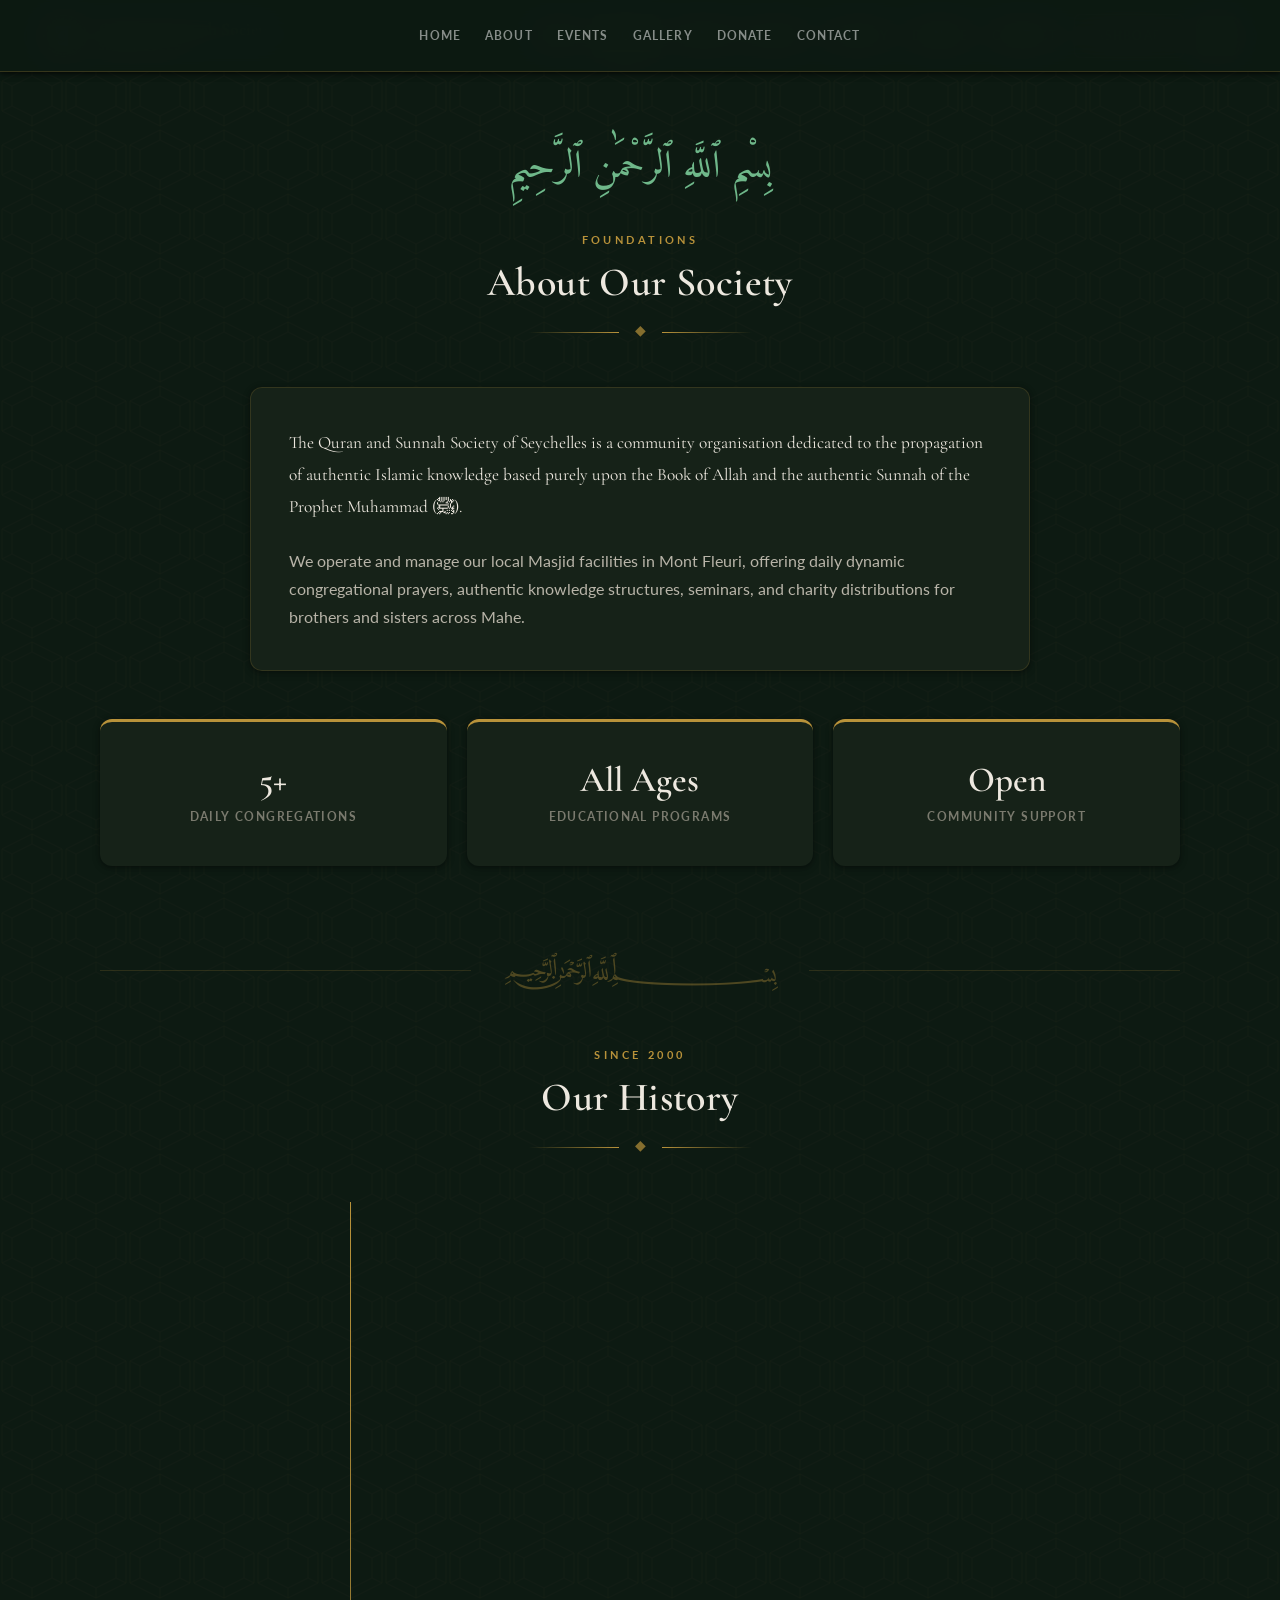
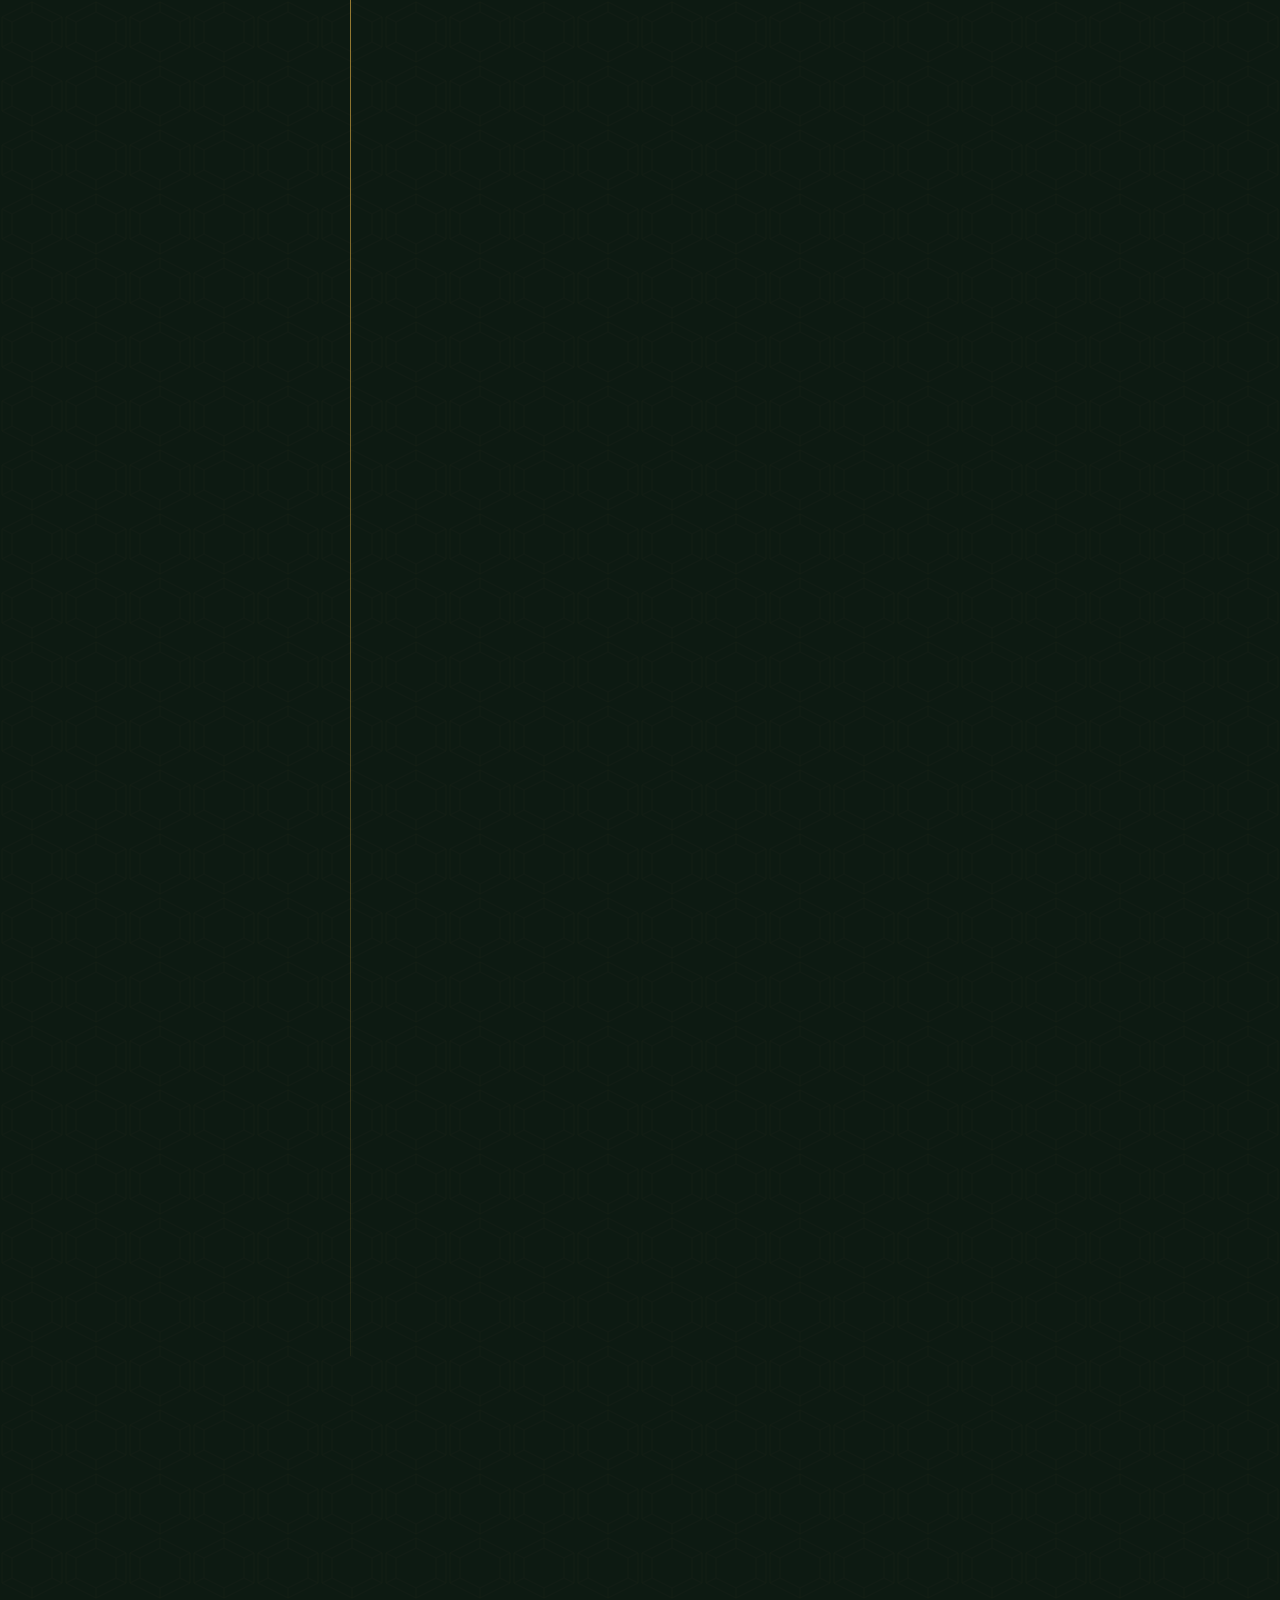
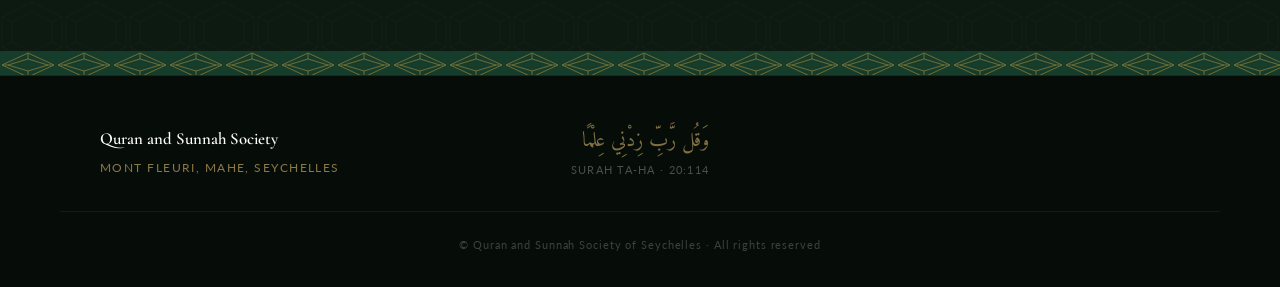
==== about.html @ fe9d2425 "Add files via upload" ====
<!doctype html>
<html lang="en" data-theme="dark">
  <head>
    <meta charset="UTF-8" />
    <link rel="icon" href="favicon.svg" type="image/svg+xml" />
    <meta name="viewport" content="width=device-width, initial-scale=1.0" />
    <title>About Us — QSS Seychelles</title>
    <link href="https://fonts.googleapis.com/css2?family=Cormorant+Garamond:ital,wght@0,300;0,400;0,600;0,700;1,300;1,400&family=Amiri:ital,wght@0,400;0,700;1,400&family=Lato:wght@300;400;700&display=swap" rel="stylesheet" />
    <link rel="stylesheet" href="style.css" />
    <script src="js/theme.js"></script>
    <script type="module" src="js/components/nav.js"></script>
  </head>
  <body class="geo-pattern">
    <a class="skip-link" href="#main-content">Skip to content</a>
    <nav aria-label="Main navigation">
      <a href="index.html" class="nav-logo" aria-label="QSS Seychelles – home">
        <img src="qss_logo.png" alt="" aria-hidden="true" width="42" height="42" />
        <div class="nav-logo-text">Quran &amp; Sunnah Society<span>Seychelles</span></div>
      </a>
      <ul class="nav-links" id="nav-links" role="list">
        <li><a href="index.html">Home</a></li>
        <li><a href="about.html" class="active" aria-current="page">About</a></li>
        <li><a href="events.html">Events &amp; Classes</a></li>
        <li><a href="gallery.html">Gallery</a></li>
        <li><a href="donate.html">Donate</a></li>
        <li><a href="contact.html">Contact</a></li>
        <li><a href="admin.html" class="nav-admin">Dashboard</a></li>
      </ul>
      <div class="nav-right">
        <button id="theme-toggle" class="theme-toggle" aria-label="Switch to light mode" title="Switch to light mode">☀️</button>
        <button class="nav-toggle" id="nav-toggle" aria-label="Open navigation menu" aria-expanded="false" aria-controls="nav-links"><span></span><span></span><span></span></button>
      </div>
    </nav>
    <main id="main-content" class="container page-wrapper">
      <div class="bismillah-header" lang="ar" aria-label="In the name of Allah, the Most Gracious, the Most Merciful">بِسْمِ ٱللَّهِ ٱلرَّحْمَٰنِ ٱلرَّحِيمِ</div>
      <span class="eyebrow" style="text-align:center;display:block">Foundations</span>
      <h1 class="section-title">About Our Society</h1>
      <div class="section-rule" aria-hidden="true"><span class="section-rule-line"></span><span class="section-rule-glyph">◆</span><span class="section-rule-line"></span></div>
      <div class="content-card" style="max-width:780px;margin:0 auto 3rem">
        <p style="line-height:1.85;color:var(--text-primary);font-size:1.08rem;margin-bottom:1.5rem;font-family:'Cormorant Garamond',serif">The Quran and Sunnah Society of Seychelles is a community organisation dedicated to the propagation of authentic Islamic knowledge based purely upon the Book of Allah and the authentic Sunnah of the Prophet Muhammad (ﷺ).</p>
        <p style="line-height:1.8;color:var(--text-secondary);font-size:0.98rem">We operate and manage our local Masjid facilities in Mont Fleuri, offering daily dynamic congregational prayers, authentic knowledge structures, seminars, and charity distributions for brothers and sisters across Mahe.</p>
      </div>
      <div style="display:grid;grid-template-columns:repeat(auto-fit,minmax(min(100%,220px),1fr));gap:1.25rem;margin-top:2rem" role="list" aria-label="Key statistics">
        <div style="background:var(--surface);padding:clamp(1.5rem,4vw,2.5rem) 1.5rem;border-radius:12px;text-align:center;border-top:3px solid var(--gilt);box-shadow:var(--shadow-sm)" role="listitem"><div style="font-family:'Cormorant Garamond',serif;font-size:2.2rem;color:var(--text-primary);font-weight:600;line-height:1">5+</div><div style="color:var(--text-muted);font-size:0.72rem;text-transform:uppercase;margin-top:0.6rem;font-weight:700;letter-spacing:0.12em">Daily Congregations</div></div>
        <div style="background:var(--surface);padding:clamp(1.5rem,4vw,2.5rem) 1.5rem;border-radius:12px;text-align:center;border-top:3px solid var(--gilt);box-shadow:var(--shadow-sm)" role="listitem"><div style="font-family:'Cormorant Garamond',serif;font-size:2.2rem;color:var(--text-primary);font-weight:600;line-height:1">All Ages</div><div style="color:var(--text-muted);font-size:0.72rem;text-transform:uppercase;margin-top:0.6rem;font-weight:700;letter-spacing:0.12em">Educational Programs</div></div>
        <div style="background:var(--surface);padding:clamp(1.5rem,4vw,2.5rem) 1.5rem;border-radius:12px;text-align:center;border-top:3px solid var(--gilt);box-shadow:var(--shadow-sm)" role="listitem"><div style="font-family:'Cormorant Garamond',serif;font-size:2.2rem;color:var(--text-primary);font-weight:600;line-height:1">Open</div><div style="color:var(--text-muted);font-size:0.72rem;text-transform:uppercase;margin-top:0.6rem;font-weight:700;letter-spacing:0.12em">Community Support</div></div>
      </div>
      <div class="history-section">
        <div class="section-divider" style="margin-bottom:3rem" aria-hidden="true"><span class="section-divider-line"></span><span class="section-divider-arabic">﷽</span><span class="section-divider-line"></span></div>
        <span class="eyebrow" style="text-align:center;display:block">Since 2000</span>
        <h2 class="section-title">Our History</h2>
        <div class="section-rule" aria-hidden="true"><span class="section-rule-line"></span><span class="section-rule-glyph">◆</span><span class="section-rule-line"></span></div>
        <div class="timeline">
          <div class="timeline-entry reveal"><div class="timeline-year"><span class="timeline-year-num">2000</span></div><div class="timeline-body"><div class="timeline-label">Registration</div><h3 class="timeline-heading">A Society Is Founded</h3><p class="timeline-text">The Qur'aan and Sunnah Society of Seychelles was officially registered on the 10th October 2000, with a common goal of establishing an Islamic Centre comprising a masjid, classrooms, an information centre, a library, and an office.</p><p class="timeline-text">Islam was expanding among the Seychellois in the mid-nineties, and there was a growing need to decentralise the Islamic activities then concentrated at the single masjid in Victoria — the only masjid in Seychelles at that time.</p></div></div>
          <div class="timeline-entry reveal"><div class="timeline-year"><span class="timeline-year-num" style="font-size:0.95rem;color:var(--text-muted)">Early Days</span></div><div class="timeline-body"><div class="timeline-label">La Louise</div><h3 class="timeline-heading">Humble Beginnings</h3><p class="timeline-text">Due to limited funds and facilities, the Society initially functioned from La Louise — the residence of Imam Idris Yusuf, the first Seychellois imam to graduate from the Islamic University of Madinah, Saudi Arabia.</p><p class="timeline-text">Daily activities included the five obligatory salah, Islamic knowledge sessions grounded in authentic 'aqeedah, propagation of Islam, and administrative work. Jumu'ah was performed under a large mango tree beneath a tent rented each week from SIDEC.</p><div class="timeline-highlight">"Each week the few Muslim brothers willingly contributed funds to cater for the rental of the tent."</div></div></div>
          <div class="timeline-entry reveal"><div class="timeline-year"><span class="timeline-year-num" style="font-size:0.95rem;color:var(--text-muted)">Growth</span></div><div class="timeline-body"><div class="timeline-label">Beaufond Lane · Mont Fleuri</div><h3 class="timeline-heading">A Permanent Home Takes Shape</h3><p class="timeline-text">As the local Muslim population grew, membership fees allowed the Society to rent a carpentry workshop from Mr Fernand Laporte at Beaufond Lane, Mont Fleuri. All activities were relocated to this new address — the very land the Masjid stands on today.</p><p class="timeline-text">Brothers contributed financially and physically to convert the workshop into a prayer hall, separated by curtains to accommodate male and female worshippers, with a small office and library alongside.</p></div></div>
          <div class="timeline-entry reveal"><div class="timeline-year"><span class="timeline-year-num" style="font-size:0.95rem;color:var(--text-muted)">Expansion</span></div><div class="timeline-body"><div class="timeline-label">Education &amp; Outreach</div><h3 class="timeline-heading">Knowledge Programmes Flourish</h3><p class="timeline-text">As the centre gained recognition, its programmes intensified. Islamic lessons in 'aqeedah, fiqh, and hadeeth were conducted for both men and women, alongside a madrassa for children. Weekend lectures and full-day educational programmes became regular features.</p><p class="timeline-text">During Ramadan, sponsored iftar and dinner programmes were organised. For da'wah, adverts were placed in the local newspaper twice monthly offering free distribution of books, and visitors were welcomed to the centre.</p></div></div>
          <div class="timeline-entry reveal"><div class="timeline-year"><span class="timeline-year-num">2007</span></div><div class="timeline-body"><div class="timeline-label">Land Acquisition</div><h3 class="timeline-heading">The Land Is Secured</h3><p class="timeline-text">The centre had begun attracting foreign Muslim visitors, and contacts were established to seek sponsors for the construction of a proper masjid. Alhamdulillah, in 2007 Mr Fernand Laporte agreed to sell the land housing the centre to the Society.</p><p class="timeline-text">An adjacent plot belonging to Mr Decise Hoarau was also purchased, made possible through the generous sponsorship of DAR AL BER Society — a charitable organisation based in Dubai.</p><div class="timeline-highlight">"Upon his visit to the centre, a member of the UAE royal family expressed his desire to sponsor the masjid project — alhamdulillah."</div></div></div>
          <div class="timeline-entry reveal"><div class="timeline-year"><span class="timeline-year-num">2013</span></div><div class="timeline-body"><div class="timeline-label">Completion</div><h3 class="timeline-heading">The Masjid Is Complete</h3><p class="timeline-text">The masjid project was completed in the year 2013, alhamdulillah. The Quran and Sunnah Society now operates from a fully equipped facility: a spacious masjid, four classrooms, an office, a janaza room, a library, and an information centre — His Highness Sheikh Dr. Sultan Bin Khalifa Bin Zayed Al Nahyan's Masjid at Beaufond Lane, Mont Fleuri, Mahé, Seychelles.</p></div></div>
        </div>
        <div class="history-close-card reveal"><span class="history-close-arabic" lang="ar">الْحَمْدُ لِلَّهِ</span><p class="history-close-text">From a mango tree and a rented tent, to a fully equipped masjid serving the Seychellois community — all praise and gratitude belong to Allah alone.</p></div>
      </div>
    </main>
    <div class="geo-band" aria-hidden="true"></div>
    <footer class="site-footer" aria-label="Site footer">
      <div class="container footer-inner">
        <div class="footer-brand"><div class="footer-logo-text">Quran and Sunnah Society</div><div class="footer-location">Mont Fleuri, Mahe, Seychelles</div></div>
        <nav class="footer-links" aria-label="Footer navigation"><a href="index.html">Home</a><a href="about.html">About</a><a href="events.html">Events</a><a href="gallery.html">Gallery</a><a href="donate.html">Donate</a><a href="contact.html">Contact</a></nav>
        <div class="footer-ayah"><span class="footer-arabic" lang="ar">وَقُل رَّبِّ زِدْنِي عِلْمًا</span><span class="footer-ref">Surah Ta-Ha · 20:114</span></div>
      </div>
      <div class="container footer-bottom"><p>© Quran and Sunnah Society of Seychelles · All rights reserved</p></div>
    </footer>
  </body>
</html>
---- style.css ----
/* ==========================================================================
   QSS SEYCHELLES — REMASTERED STYLESHEET v3
   Fixes: mobile nav, hero overflow, layout stacking, responsiveness
   ========================================================================== */

@import url("https://fonts.googleapis.com/css2?family=Cormorant+Garamond:ital,wght@0,300;0,400;0,600;0,700;1,300;1,400&family=Amiri:ital,wght@0,400;0,700;1,400&family=Lato:wght@300;400;700&display=swap");

/* ══════════════════════════════════════════════════════════════════════════
   DESIGN TOKENS — LIGHT MODE (default)
   ══════════════════════════════════════════════════════════════════════════ */
:root {
  --forest: #163d2b;
  --forest-mid: #1e5238;
  --moss: #2a6049;
  --gilt: #b8923a;
  --gilt-light: #d4b06a;
  --gilt-pale: #efe3c7;

  --bg: #f7f3ec;
  --bg-mid: #ede8df;
  --surface: #ffffff;
  --surface-raised: #fdfaf6;
  --ink: #0f1c15;

  --text-primary: #1a1a16;
  --text-secondary: #3d3d35;
  --text-muted: #6b6b60;

  --border: rgba(184, 146, 58, 0.3);
  --border-strong: rgba(184, 146, 58, 0.55);

  --shadow-sm:
    0 1px 4px rgba(15, 28, 21, 0.06), 0 2px 8px rgba(15, 28, 21, 0.04);
  --shadow-md:
    0 4px 16px rgba(15, 28, 21, 0.1), 0 2px 6px rgba(15, 28, 21, 0.06);
  --shadow-lg:
    0 8px 32px rgba(15, 28, 21, 0.14), 0 3px 10px rgba(15, 28, 21, 0.07);

  --nav-bg: rgba(255, 255, 255, 0.96);
  --nav-h: 72px;
  --nav-text: var(--ink);

  --focus-ring: 0 0 0 3px rgba(184, 146, 58, 0.45);
  --transition: all 0.25s cubic-bezier(0.4, 0, 0.2, 1);

  --geo-stroke: rgba(184, 146, 58, 0.13);
  --geo-bg: var(--bg);

  --toggle-bg: var(--forest);
  --toggle-icon: "🌙";
}

/* ══════════════════════════════════════════════════════════════════════════
   DARK MODE TOKENS
   ══════════════════════════════════════════════════════════════════════════ */
[data-theme="dark"] {
  --bg: #0d1a12;
  --bg-mid: #111f16;
  --surface: #162218;
  --surface-raised: #1c2d1f;
  --ink: #f0ebe0;

  --text-primary: #ede8df;
  --text-secondary: #b8b4a8;
  --text-muted: #7a7a6e;

  --border: rgba(184, 146, 58, 0.18);
  --border-strong: rgba(184, 146, 58, 0.36);

  --shadow-sm: 0 1px 4px rgba(0, 0, 0, 0.3), 0 2px 8px rgba(0, 0, 0, 0.2);
  --shadow-md: 0 4px 16px rgba(0, 0, 0, 0.4), 0 2px 6px rgba(0, 0, 0, 0.25);
  --shadow-lg: 0 8px 32px rgba(0, 0, 0, 0.5), 0 3px 10px rgba(0, 0, 0, 0.3);

  --nav-bg: rgba(13, 26, 18, 0.97);

  --geo-stroke: rgba(184, 146, 58, 0.08);
  --gilt-pale: rgba(184, 146, 58, 0.12);

  --toggle-bg: var(--gilt);
}

@media (prefers-color-scheme: dark) {
  :root:not([data-theme="light"]) {
    --bg: #0d1a12;
    --bg-mid: #111f16;
    --surface: #162218;
    --surface-raised: #1c2d1f;
    --ink: #f0ebe0;
    --text-primary: #ede8df;
    --text-secondary: #b8b4a8;
    --text-muted: #7a7a6e;
    --border: rgba(184, 146, 58, 0.18);
    --border-strong: rgba(184, 146, 58, 0.36);
    --shadow-sm: 0 1px 4px rgba(0, 0, 0, 0.3), 0 2px 8px rgba(0, 0, 0, 0.2);
    --shadow-md: 0 4px 16px rgba(0, 0, 0, 0.4), 0 2px 6px rgba(0, 0, 0, 0.25);
    --shadow-lg: 0 8px 32px rgba(0, 0, 0, 0.5), 0 3px 10px rgba(0, 0, 0, 0.3);
    --nav-bg: rgba(13, 26, 18, 0.97);
    --geo-stroke: rgba(184, 146, 58, 0.08);
    --gilt-pale: rgba(184, 146, 58, 0.12);
  }
}

/* ══════════════════════════════════════════════════════════════════════════
   RESET & BASE
   ══════════════════════════════════════════════════════════════════════════ */
*,
*::before,
*::after {
  box-sizing: border-box;
  margin: 0;
  padding: 0;
}

html {
  scroll-behavior: smooth;
  -webkit-text-size-adjust: 100%;
}

@media (prefers-reduced-motion: reduce) {
  html {
    scroll-behavior: auto;
  }
  *,
  *::before,
  *::after {
    animation-duration: 0.01ms !important;
    animation-iteration-count: 1 !important;
    transition-duration: 0.01ms !important;
  }
}

body {
  font-family: "Lato", sans-serif;
  background: var(--bg);
  color: var(--text-primary);
  overflow-x: hidden;
  padding-top: var(--nav-h);
  line-height: 1.65;
  transition:
    background 0.3s ease,
    color 0.3s ease;
}

img {
  max-width: 100%;
  height: auto;
  display: block;
}

a {
  color: inherit;
  text-decoration: none;
}

button {
  font-family: inherit;
  cursor: pointer;
}

/* ══════════════════════════════════════════════════════════════════════════
   LAYOUT
   ══════════════════════════════════════════════════════════════════════════ */
.container {
  width: 100%;
  max-width: 1160px;
  margin: 0 auto;
  padding: 0 clamp(1rem, 4vw, 2.5rem);
}

/* ══════════════════════════════════════════════════════════════════════════
   GEOMETRIC BACKGROUND PATTERN
   ══════════════════════════════════════════════════════════════════════════ */
.geo-pattern {
  background-color: var(--bg);
  background-image: url("data:image/svg+xml,%3Csvg xmlns='http://www.w3.org/2000/svg' width='64' height='64'%3E%3Cg fill='none' stroke='%23B8923A' stroke-width='0.45' opacity='0.12'%3E%3Cpolygon points='32,2 62,17 62,47 32,62 2,47 2,17'/%3E%3Cpolygon points='32,12 52,22 52,42 32,52 12,42 12,22'/%3E%3Cline x1='32' y1='2' x2='32' y2='12'/%3E%3Cline x1='62' y1='17' x2='52' y2='22'/%3E%3Cline x1='62' y1='47' x2='52' y2='42'/%3E%3Cline x1='32' y1='62' x2='32' y2='52'/%3E%3Cline x1='2' y1='47' x2='12' y2='42'/%3E%3Cline x1='2' y1='17' x2='12' y2='22'/%3E%3C/g%3E%3C/svg%3E");
}

[data-theme="dark"] .geo-pattern {
  background-image: url("data:image/svg+xml,%3Csvg xmlns='http://www.w3.org/2000/svg' width='64' height='64'%3E%3Cg fill='none' stroke='%23B8923A' stroke-width='0.45' opacity='0.06'%3E%3Cpolygon points='32,2 62,17 62,47 32,62 2,47 2,17'/%3E%3Cpolygon points='32,12 52,22 52,42 32,52 12,42 12,22'/%3E%3Cline x1='32' y1='2' x2='32' y2='12'/%3E%3Cline x1='62' y1='17' x2='52' y2='22'/%3E%3Cline x1='62' y1='47' x2='52' y2='42'/%3E%3Cline x1='32' y1='62' x2='32' y2='52'/%3E%3Cline x1='2' y1='47' x2='12' y2='42'/%3E%3Cline x1='2' y1='17' x2='12' y2='22'/%3E%3C/g%3E%3C/svg%3E");
}

/* ══════════════════════════════════════════════════════════════════════════
   GEO BAND DIVIDER
   ══════════════════════════════════════════════════════════════════════════ */
.geo-band {
  width: 100%;
  height: 24px;
  background-color: var(--forest);
  background-image: url("data:image/svg+xml,%3Csvg xmlns='http://www.w3.org/2000/svg' width='56' height='28'%3E%3Cg fill='none' stroke='%23B8923A' stroke-width='1' opacity='0.55'%3E%3Cpolygon points='28,2 54,14 28,26 2,14'/%3E%3Cpolygon points='28,8 48,14 28,20 8,14'/%3E%3Cline x1='28' y1='2' x2='28' y2='8'/%3E%3Cline x1='54' y1='14' x2='48' y2='14'/%3E%3Cline x1='28' y1='26' x2='28' y2='20'/%3E%3Cline x1='2' y1='14' x2='8' y2='14'/%3E%3C/g%3E%3C/svg%3E");
  flex-shrink: 0;
}

/* ══════════════════════════════════════════════════════════════════════════
   NAVIGATION — FIXED MOBILE HAMBURGER + LAYOUT
   ══════════════════════════════════════════════════════════════════════════ */
nav {
  position: fixed;
  top: 0;
  left: 0;
  right: 0;
  height: var(--nav-h);
  background: var(--nav-bg);
  backdrop-filter: blur(16px);
  -webkit-backdrop-filter: blur(16px);
  border-bottom: 1px solid var(--border);
  display: flex;
  justify-content: space-between;
  align-items: center;
  padding: 0 clamp(1rem, 4vw, 2.5rem);
  z-index: 1000;
  box-shadow: var(--shadow-sm);
  transition:
    background 0.3s ease,
    border-color 0.3s ease;
}

[data-theme="light"] nav {
  background: rgba(255, 255, 255, 0.95);
  border-bottom-color: rgba(15, 28, 21, 0.14);
}

[data-theme="dark"] nav {
  background: rgba(13, 26, 18, 0.95);
  border-bottom-color: rgba(184, 146, 58, 0.24);
}

/* Logo */
.nav-logo {
  display: flex;
  align-items: center;
  gap: 0.75rem;
  text-decoration: none;
  flex-shrink: 0;
  min-width: 0;
}

.nav-logo img {
  height: 42px;
  width: auto;
  flex-shrink: 0;
  transition: transform 0.25s ease;
}

.nav-logo:hover img {
  transform: scale(1.06);
}

.nav-logo-text {
  font-family: "Cormorant Garamond", serif;
  color: var(--forest);
  font-weight: 700;
  font-size: clamp(0.9rem, 2vw, 1.1rem);
  display: flex;
  flex-direction: column;
  line-height: 1.2;
  min-width: 0;
}

[data-theme="dark"] .nav-logo-text {
  color: #6fb88a;
}

.nav-logo-text span {
  font-size: 0.65rem;
  font-family: "Lato", sans-serif;
  color: var(--gilt);
  text-transform: uppercase;
  letter-spacing: 0.24em;
  font-weight: 700;
}

/* Nav right group — theme toggle + hamburger */
.nav-right {
  display: flex;
  align-items: center;
  gap: 0.5rem;
}

/* Links */
.nav-links {
  display: flex;
  list-style: none;
  gap: 0.15rem;
  align-items: center;
}

.nav-links a {
  display: flex;
  align-items: center;
  text-decoration: none;
  color: var(--nav-text);
  font-size: 0.73rem;
  font-family: "Lato", sans-serif;
  font-weight: 700;
  text-transform: uppercase;
  letter-spacing: 0.11em;
  padding: 0.5rem 0.65rem;
  border-radius: 6px;
  transition: var(--transition);
  white-space: nowrap;
  min-height: 44px;
}

.nav-links a:hover {
  color: var(--forest);
  background: rgba(22, 61, 43, 0.12);
}

[data-theme="dark"] .nav-links a:hover {
  color: #6fb88a;
  background: rgba(111, 184, 138, 0.1);
}

.nav-links a:focus-visible {
  outline: none;
  box-shadow: var(--focus-ring);
}

.nav-links a.active {
  color: var(--forest);
  background: rgba(22, 61, 43, 0.12);
  position: relative;
}

[data-theme="dark"] .nav-links a.active {
  color: #6fb88a;
  background: rgba(111, 184, 138, 0.1);
}

.nav-links a.active::after {
  content: "";
  position: absolute;
  bottom: 6px;
  left: 0.65rem;
  right: 0.65rem;
  height: 2px;
  background: var(--gilt);
  border-radius: 2px;
}

.nav-links .nav-admin {
  color: var(--gilt) !important;
  border: 1px solid var(--border-strong);
  border-radius: 6px;
  margin-left: 0.25rem;
}

.nav-links .nav-admin:hover {
  background: var(--forest);
  color: var(--gilt-light) !important;
  border-color: var(--forest);
}

/* Dark mode toggle */
.theme-toggle {
  background: var(--surface);
  border: 1px solid var(--border-strong);
  border-radius: 10px;
  width: 44px;
  height: 40px;
  display: flex;
  align-items: center;
  justify-content: center;
  font-size: 1rem;
  color: var(--text-primary);
  transition: var(--transition);
  flex-shrink: 0;
  cursor: pointer;
}

.theme-toggle:hover {
  background: var(--bg-mid);
  border-color: var(--forest);
  color: var(--forest);
}

[data-theme="dark"] .theme-toggle {
  background: var(--surface-raised);
  color: var(--text-primary);
}

[data-theme="dark"] .theme-toggle:hover {
  background: var(--surface);
}

.theme-toggle:focus-visible {
  outline: none;
  box-shadow: var(--focus-ring);
}

/* Hamburger — hidden on desktop */
.nav-toggle {
  display: none;
  flex-direction: column;
  gap: 5px;
  background: var(--surface);
  border: 1px solid var(--border);
  border-radius: 10px;
  cursor: pointer;
  padding: 8px;
  min-width: 44px;
  min-height: 44px;
  align-items: center;
  justify-content: center;
}

.nav-toggle span {
  display: block;
  width: 22px;
  height: 2px;
  background: var(--text-primary);
  transition: var(--transition);
  border-radius: 2px;
}

[data-theme="dark"] .nav-toggle {
  background: var(--surface-raised);
  border-color: var(--border-strong);
}

.nav-toggle[aria-expanded="true"] span:nth-child(1) {
  transform: translateY(7px) rotate(45deg);
}
.nav-toggle[aria-expanded="true"] span:nth-child(2) {
  opacity: 0;
}
.nav-toggle[aria-expanded="true"] span:nth-child(3) {
  transform: translateY(-7px) rotate(-45deg);
}

/* ══════════════════════════════════════════════════════════════════════════
   TYPOGRAPHY
   ══════════════════════════════════════════════════════════════════════════ */
.eyebrow {
  display: block;
  font-family: "Lato", sans-serif;
  font-size: 0.67rem;
  font-weight: 700;
  text-transform: uppercase;
  letter-spacing: 0.32em;
  color: var(--gilt);
  margin-bottom: 0.65rem;
}

.section-title {
  font-family: "Cormorant Garamond", serif;
  color: var(--text-primary);
  font-size: clamp(1.75rem, 3.5vw, 2.5rem);
  font-weight: 600;
  line-height: 1.18;
  letter-spacing: 0.01em;
  text-align: center;
}

.section-rule {
  display: flex;
  align-items: center;
  justify-content: center;
  gap: 1rem;
  margin: 0.9rem auto 2.75rem;
}

.section-rule-line {
  flex: 1;
  max-width: 90px;
  height: 1px;
  background: linear-gradient(90deg, transparent, var(--gilt));
}

.section-rule-line:last-child {
  background: linear-gradient(90deg, var(--gilt), transparent);
}

.section-rule-glyph {
  font-family: "Amiri", serif;
  color: var(--gilt);
  font-size: 0.85rem;
  opacity: 0.7;
}

.bismillah-header {
  text-align: center;
  font-family: "Amiri", serif;
  font-size: clamp(1.8rem, 4vw, 2.4rem);
  color: var(--forest);
  margin-bottom: 2rem;
  font-weight: 400;
}

[data-theme="dark"] .bismillah-header {
  color: #6fb88a;
}

/* ══════════════════════════════════════════════════════════════════════════
   HERO — FIXED OVERFLOW ON MOBILE
   ══════════════════════════════════════════════════════════════════════════ */
.hero-showcase {
  position: relative;
  min-height: 100svh; /* use svh to prevent mobile browser chrome issues */
  display: flex;
  flex-direction: column;
  align-items: center;
  justify-content: center;
  overflow: hidden;
  padding: clamp(5rem, 12vh, 8rem) clamp(1rem, 5vw, 3rem)
    clamp(4rem, 10vh, 6rem);
  background: linear-gradient(160deg, #0a1610 0%, #0f2318 45%, #163d2b 100%);
}

#hero-canvas {
  position: absolute;
  inset: 0;
  width: 100%;
  height: 100%;
  opacity: 0.18;
  pointer-events: none;
}

.hero-glow {
  position: absolute;
  top: 50%;
  left: 50%;
  transform: translate(-50%, -55%);
  width: min(700px, 90vw);
  height: min(700px, 90vw);
  background: radial-gradient(
    ellipse,
    rgba(184, 146, 58, 0.12) 0%,
    transparent 70%
  );
  pointer-events: none;
}

.hero-inner {
  position: relative;
  z-index: 2;
  text-align: center;
  max-width: min(820px, 100%);
  width: 100%;
  animation: heroFadeUp 1.1s cubic-bezier(0.22, 1, 0.36, 1) both;
}

@keyframes heroFadeUp {
  from {
    opacity: 0;
    transform: translateY(28px);
  }
  to {
    opacity: 1;
    transform: translateY(0);
  }
}

.hero-bismillah {
  font-family: "Amiri", serif;
  font-size: clamp(1.3rem, 4vw, 2.5rem);
  color: var(--gilt-light);
  margin-bottom: 1.25rem;
  opacity: 0;
  animation: heroFadeUp 1s 0.3s both;
  letter-spacing: 1.5px;
}

.hero-eyebrow {
  font-family: "Lato", sans-serif;
  font-size: clamp(0.6rem, 1.5vw, 0.67rem);
  font-weight: 700;
  letter-spacing: 0.42em;
  text-transform: uppercase;
  color: var(--gilt);
  opacity: 0;
  animation: heroFadeUp 1s 0.5s both;
  margin-bottom: 0.9rem;
}

.hero-showcase h1 {
  font-family: "Cormorant Garamond", serif;
  font-size: clamp(2rem, 7vw, 5rem);
  font-weight: 600;
  letter-spacing: 0.01em;
  line-height: 1.08;
  color: #fff;
  margin-bottom: 0;
  opacity: 0;
  animation: heroFadeUp 1s 0.6s both;
  text-shadow: 0 4px 40px rgba(0, 0, 0, 0.4);
  word-break: break-word;
}

.hero-rule {
  display: flex;
  align-items: center;
  justify-content: center;
  gap: 1.25rem;
  margin: 1.5rem auto;
  max-width: 300px;
  opacity: 0;
  animation: heroFadeUp 1s 0.75s both;
}

.hero-rule-line {
  flex: 1;
  height: 1px;
  background: rgba(184, 146, 58, 0.45);
}
.hero-rule-glyph {
  color: var(--gilt);
  font-size: 0.55rem;
}

.hero-location {
  font-family: "Lato", sans-serif;
  font-size: 0.7rem;
  color: var(--gilt-light);
  letter-spacing: 0.38em;
  text-transform: uppercase;
  opacity: 0;
  animation: heroFadeUp 1s 0.85s both;
  margin-bottom: 0.5rem;
}

.hero-tagline {
  font-family: "Cormorant Garamond", serif;
  font-size: clamp(0.9rem, 2vw, 1.1rem);
  font-style: italic;
  color: rgba(255, 255, 255, 0.55);
  font-weight: 300;
  letter-spacing: 0.03em;
  opacity: 0;
  animation: heroFadeUp 1s 0.95s both;
  margin-bottom: 2rem;
  padding: 0 0.5rem;
}

.hero-actions {
  display: flex;
  gap: 1rem;
  justify-content: center;
  flex-wrap: wrap;
  opacity: 0;
  animation: heroFadeUp 1s 1.05s both;
  padding: 0 0.5rem;
}

.hero-scroll {
  position: absolute;
  bottom: 2rem;
  left: 50%;
  transform: translateX(-50%);
  display: flex;
  flex-direction: column;
  align-items: center;
  gap: 0.5rem;
  opacity: 0;
  animation: heroFadeUp 1s 1.4s both;
  z-index: 2;
}

.hero-scroll span {
  font-size: 0.6rem;
  letter-spacing: 0.3em;
  text-transform: uppercase;
  color: rgba(255, 255, 255, 0.28);
  font-family: "Lato", sans-serif;
  font-weight: 700;
}

.hero-scroll-line {
  width: 1px;
  height: 36px;
  background: linear-gradient(to bottom, rgba(184, 146, 58, 0.55), transparent);
  animation: scrollPulse 2s ease-in-out infinite;
}

@keyframes scrollPulse {
  0%,
  100% {
    opacity: 0.4;
  }
  50% {
    opacity: 1;
  }
}

/* ══════════════════════════════════════════════════════════════════════════
   BUTTONS
   ══════════════════════════════════════════════════════════════════════════ */
.btn-primary {
  display: inline-flex;
  align-items: center;
  justify-content: center;
  background: var(--forest);
  color: #fff;
  border: 1.5px solid var(--forest);
  padding: 0.75rem 1.85rem;
  font-family: "Lato", sans-serif;
  font-size: 0.75rem;
  font-weight: 700;
  text-transform: uppercase;
  letter-spacing: 0.15em;
  border-radius: 8px;
  cursor: pointer;
  text-decoration: none;
  transition: var(--transition);
  min-height: 44px;
}

.btn-primary:hover {
  background: var(--gilt);
  border-color: var(--gilt);
  color: #0f1c15;
  transform: translateY(-2px);
  box-shadow: var(--shadow-md);
}

.btn-primary:focus-visible {
  outline: none;
  box-shadow: var(--focus-ring);
}

.btn-outline {
  display: inline-flex;
  align-items: center;
  justify-content: center;
  background: transparent;
  color: var(--text-primary);
  border: 1.5px solid var(--border-strong);
  padding: 0.75rem 1.85rem;
  font-family: "Lato", sans-serif;
  font-size: 0.75rem;
  font-weight: 700;
  text-transform: uppercase;
  letter-spacing: 0.15em;
  border-radius: 8px;
  cursor: pointer;
  text-decoration: none;
  transition: var(--transition);
  min-height: 44px;
}

.btn-outline:hover,
.btn-outline.active {
  background: var(--forest);
  color: #fff;
  border-color: var(--forest);
  transform: translateY(-2px);
}

.btn-outline:focus-visible {
  outline: none;
  box-shadow: var(--focus-ring);
}

.btn-hero-primary {
  display: inline-flex;
  align-items: center;
  justify-content: center;
  background: var(--gilt);
  color: #0f1c15;
  border: 1.5px solid var(--gilt);
  padding: 0.85rem 2.2rem;
  font-family: "Lato", sans-serif;
  font-size: 0.75rem;
  font-weight: 700;
  text-transform: uppercase;
  letter-spacing: 0.17em;
  border-radius: 8px;
  text-decoration: none;
  transition: var(--transition);
  min-height: 44px;
}

.btn-hero-primary:hover {
  background: var(--gilt-light);
  border-color: var(--gilt-light);
  transform: translateY(-2px);
  box-shadow: 0 8px 24px rgba(184, 146, 58, 0.25);
}

.btn-hero-outline {
  display: inline-flex;
  align-items: center;
  justify-content: center;
  background: transparent;
  color: rgba(255, 255, 255, 0.88);
  border: 1.5px solid rgba(255, 255, 255, 0.32);
  padding: 0.85rem 2.2rem;
  font-family: "Lato", sans-serif;
  font-size: 0.75rem;
  font-weight: 700;
  text-transform: uppercase;
  letter-spacing: 0.17em;
  border-radius: 8px;
  text-decoration: none;
  transition: var(--transition);
  min-height: 44px;
}

.btn-hero-outline:hover {
  border-color: var(--gilt);
  color: var(--gilt-light);
  transform: translateY(-2px);
}

/* ══════════════════════════════════════════════════════════════════════════
   QUICKLINKS STRIP
   ══════════════════════════════════════════════════════════════════════════ */
.quicklinks-strip {
  background: rgba(22, 61, 43, 0.04);
  border-top: 1px solid var(--border);
  border-bottom: 1px solid var(--border);
}

[data-theme="dark"] .quicklinks-strip {
  background: rgba(111, 184, 138, 0.04);
}

.quicklinks-inner {
  display: grid;
  grid-template-columns: repeat(4, 1fr);
}

.quicklink-item {
  display: flex;
  flex-direction: column;
  align-items: center;
  gap: 0.45rem;
  padding: clamp(0.9rem, 2vw, 1.4rem) 1rem;
  text-decoration: none;
  color: var(--text-secondary);
  font-size: 0.7rem;
  font-weight: 700;
  text-transform: uppercase;
  letter-spacing: 0.1em;
  transition: var(--transition);
  font-family: "Lato", sans-serif;
  border-right: 1px solid var(--border);
  text-align: center;
  min-height: 44px;
  justify-content: center;
}

.quicklink-item:last-child {
  border-right: none;
}

.quicklink-item:hover {
  background: var(--forest);
  color: var(--gilt-light);
}

.quicklink-item:focus-visible {
  outline: none;
  box-shadow: inset var(--focus-ring);
}

.quicklink-icon {
  font-size: 1.4rem;
  line-height: 1;
  display: block;
}

/* ══════════════════════════════════════════════════════════════════════════
   CONTENT CARDS
   ══════════════════════════════════════════════════════════════════════════ */
.content-card {
  background: var(--surface);
  border: 1px solid var(--border);
  border-radius: 12px;
  box-shadow: var(--shadow-sm);
  padding: clamp(1.5rem, 3vw, 2.5rem);
  transition:
    background 0.3s ease,
    border-color 0.3s ease,
    box-shadow 0.25s ease;
}

.content-card:hover {
  box-shadow: var(--shadow-md);
  border-color: var(--border-strong);
}

/* ══════════════════════════════════════════════════════════════════════════
   PRAYER TIMES
   ══════════════════════════════════════════════════════════════════════════ */
.prayer-showcase {
  padding: clamp(3rem, 6vw, 5rem) 0 clamp(2.5rem, 5vw, 4rem);
}

.prayer-date-label {
  text-align: center;
  color: var(--text-muted);
  font-size: 0.8rem;
  font-weight: 700;
  letter-spacing: 0.09em;
  text-transform: uppercase;
  margin-bottom: 0.3rem;
}

.hijri-date-label {
  text-align: center;
  font-family: "Amiri", serif;
  font-size: 1.2rem;
  color: var(--gilt);
  margin-bottom: 2rem;
  display: block;
}

.countdown-wrap {
  background: var(--forest);
  border-radius: 16px;
  padding: clamp(1.5rem, 4vw, 2.25rem) clamp(1.5rem, 5vw, 3rem);
  max-width: min(520px, 100%);
  margin: 0 auto 3rem;
  text-align: center;
  position: relative;
  overflow: hidden;
  border: 1px solid rgba(184, 146, 58, 0.25);
  box-shadow:
    0 16px 48px rgba(15, 28, 21, 0.18),
    0 4px 12px rgba(15, 28, 21, 0.1);
}

.countdown-wrap::before {
  content: "";
  position: absolute;
  top: 0;
  left: 10%;
  right: 10%;
  height: 1px;
  background: linear-gradient(90deg, transparent, var(--gilt), transparent);
}

.countdown-wrap::after {
  content: "";
  position: absolute;
  inset: 0;
  background-image: url("data:image/svg+xml,%3Csvg xmlns='http://www.w3.org/2000/svg' width='48' height='48'%3E%3Cg fill='none' stroke='%23B8923A' stroke-width='0.3' opacity='0.08'%3E%3Cpolygon points='24,2 46,13 46,35 24,46 2,35 2,13'/%3E%3C/g%3E%3C/svg%3E");
  pointer-events: none;
}

.countdown-next-prayer {
  font-family: "Lato", sans-serif;
  font-size: 0.63rem;
  font-weight: 700;
  letter-spacing: 0.3em;
  text-transform: uppercase;
  color: rgba(255, 255, 255, 0.4);
  margin-bottom: 0.35rem;
  position: relative;
  z-index: 1;
}

.countdown-prayer-name {
  font-family: "Cormorant Garamond", serif;
  font-size: 1.8rem;
  font-weight: 600;
  color: var(--gilt-light);
  margin-bottom: 0.15rem;
  position: relative;
  z-index: 1;
}

#next-prayer-countdown {
  font-family: "Cormorant Garamond", serif;
  font-size: clamp(2.2rem, 7vw, 3.6rem);
  font-weight: 600;
  color: #fff;
  letter-spacing: 0.06em;
  line-height: 1;
  margin-bottom: 0.4rem;
  position: relative;
  z-index: 1;
}

#next-prayer-label {
  font-size: 0.68rem;
  text-transform: uppercase;
  letter-spacing: 0.2em;
  opacity: 0.45;
  font-weight: 700;
  font-family: "Lato", sans-serif;
  position: relative;
  z-index: 1;
}

.prayer-grid {
  display: grid;
  grid-template-columns: repeat(6, 1fr);
  gap: clamp(0.6rem, 2vw, 1rem);
  margin-bottom: 1.75rem;
}

.prayer-card {
  background: var(--surface);
  border: 1px solid var(--border);
  border-radius: 12px;
  padding: clamp(1rem, 2.5vw, 1.6rem) clamp(0.5rem, 1.5vw, 0.75rem);
  text-align: center;
  box-shadow: var(--shadow-sm);
  transition: var(--transition);
  position: relative;
  overflow: hidden;
}

.prayer-card::before {
  content: "";
  position: absolute;
  bottom: 0;
  left: 0;
  right: 0;
  height: 2px;
  background: linear-gradient(90deg, transparent, var(--border), transparent);
  transition: var(--transition);
}

.prayer-card:hover {
  transform: translateY(-4px);
  box-shadow: var(--shadow-md);
}

.prayer-card.active-prayer {
  background: var(--forest);
  border-color: var(--gilt);
  transform: translateY(-6px) scale(1.04);
  box-shadow: 0 16px 40px rgba(22, 61, 43, 0.25);
  z-index: 2;
}

.prayer-card.active-prayer::before {
  background: linear-gradient(90deg, transparent, var(--gilt), transparent);
}

.prayer-card.active-prayer .prayer-ar {
  color: var(--gilt-light);
}
.prayer-card.active-prayer .prayer-en {
  color: rgba(255, 255, 255, 0.75);
}
.prayer-card.active-prayer .prayer-time {
  color: #fff;
}

.prayer-card.active-prayer::after {
  content: "▲ NEXT";
  position: absolute;
  top: 7px;
  right: 7px;
  font-size: 0.52rem;
  font-weight: 700;
  font-family: "Lato", sans-serif;
  color: var(--gilt);
  letter-spacing: 0.1em;
}

.prayer-ar {
  font-family: "Amiri", serif;
  font-size: clamp(1.3rem, 3vw, 1.7rem);
  color: var(--gilt);
  margin-bottom: 0.3rem;
  line-height: 1;
}

.prayer-en {
  font-family: "Cormorant Garamond", serif;
  font-weight: 600;
  color: var(--forest);
  font-size: clamp(0.8rem, 1.5vw, 0.9rem);
  margin-bottom: 0.5rem;
  letter-spacing: 0.02em;
}

[data-theme="dark"] .prayer-en {
  color: #6fb88a;
}

.prayer-time {
  font-size: clamp(0.95rem, 2vw, 1.1rem);
  font-weight: 700;
  color: var(--text-primary);
  font-family: "Lato", sans-serif;
}

.prayer-note {
  text-align: center;
  color: var(--text-muted);
  font-size: 0.83rem;
  font-style: italic;
  margin-bottom: 3rem;
  opacity: 0.8;
}

/* Jumuah */
.jumuah-grid {
  max-width: 640px;
  margin: 0 auto;
}

.jumuah-card {
  background: var(--surface);
  border: 1px solid var(--border-strong);
  border-radius: 12px;
  padding: clamp(1.5rem, 3vw, 2rem) clamp(1.5rem, 4vw, 2.5rem);
  display: flex;
  align-items: center;
  gap: clamp(1rem, 3vw, 2rem);
  box-shadow: var(--shadow-sm);
  position: relative;
  overflow: hidden;
}

.jumuah-card::before {
  content: "";
  position: absolute;
  left: 0;
  top: 0;
  bottom: 0;
  width: 4px;
  background: linear-gradient(to bottom, var(--gilt), var(--gilt-light));
}

.jumuah-badge {
  font-size: 2rem;
  flex-shrink: 0;
  width: 60px;
  height: 60px;
  display: flex;
  align-items: center;
  justify-content: center;
  background: rgba(184, 146, 58, 0.1);
  border-radius: 50%;
  border: 1px solid var(--border);
}

.jumuah-title {
  font-family: "Cormorant Garamond", serif;
  color: var(--text-primary);
  font-size: 1.2rem;
  font-weight: 600;
  margin-bottom: 0.15rem;
}

.jumuah-time-val {
  font-size: 1.45rem;
  font-weight: 700;
  color: var(--gilt);
  font-family: "Lato", sans-serif;
  margin-bottom: 0.35rem;
}

.jumuah-desc {
  color: var(--text-secondary);
  font-size: 0.9rem;
  line-height: 1.65;
}

/* ══════════════════════════════════════════════════════════════════════════
   SECTION DIVIDERS
   ══════════════════════════════════════════════════════════════════════════ */
.section-divider {
  display: flex;
  align-items: center;
  gap: 2rem;
  padding: 1rem 0;
  margin: 1rem 0;
}

.section-divider-line {
  flex: 1;
  height: 1px;
  background: var(--border);
}

.section-divider-arabic {
  font-family: "Amiri", serif;
  font-size: 1.5rem;
  color: var(--gilt);
  opacity: 0.38;
  line-height: 1;
}

/* ══════════════════════════════════════════════════════════════════════════
   DAILY REMINDER
   ══════════════════════════════════════════════════════════════════════════ */
.reminders-section {
  padding: clamp(3rem, 6vw, 5rem) 0;
}

.reminder-box {
  background: var(--surface);
  max-width: 860px;
  margin: 0 auto;
  padding: clamp(2rem, 5vw, 3.5rem) clamp(1.5rem, 5vw, 4rem);
  border-radius: 16px;
  border: 1px solid var(--border);
  box-shadow: var(--shadow-sm);
  position: relative;
  overflow: hidden;
  text-align: center;
  transition:
    opacity 0.25s ease,
    transform 0.25s ease,
    background 0.3s ease;
}

.reminder-box::before {
  content: "";
  position: absolute;
  top: 0;
  left: 0;
  right: 0;
  height: 3px;
  background: linear-gradient(90deg, var(--forest), var(--gilt), var(--forest));
}

.reminder-box::after {
  content: "❝";
  position: absolute;
  top: 1.25rem;
  left: 1.75rem;
  font-size: 5rem;
  font-family: "Cormorant Garamond", serif;
  color: rgba(184, 146, 58, 0.06);
  line-height: 1;
  pointer-events: none;
}

.reminder-ar-text {
  font-family: "Amiri", serif;
  font-size: clamp(1.4rem, 4vw, 2.1rem);
  color: var(--text-primary);
  direction: rtl;
  line-height: 2;
  margin-bottom: 1.5rem;
  position: relative;
}

.reminder-en-text {
  font-family: "Cormorant Garamond", serif;
  font-size: clamp(1rem, 2.5vw, 1.2rem);
  color: var(--text-secondary);
  line-height: 1.75;
  font-style: italic;
  margin-bottom: 1.1rem;
  font-weight: 400;
}

.reminder-reference {
  font-family: "Lato", sans-serif;
  color: var(--gilt);
  font-size: 0.7rem;
  font-weight: 700;
  text-transform: uppercase;
  letter-spacing: 0.22em;
}

.reminder-nav {
  display: flex;
  justify-content: center;
  gap: 0.6rem;
  margin-top: 2rem;
}

.reminder-dot {
  width: 7px;
  height: 7px;
  border-radius: 50%;
  background: var(--border-strong);
  cursor: pointer;
  transition: var(--transition);
  border: none;
  padding: 0;
  min-width: 7px;
}

.reminder-dot.active {
  background: var(--gilt);
  transform: scale(1.35);
}

/* ══════════════════════════════════════════════════════════════════════════
   ABOUT STRIP
   ══════════════════════════════════════════════════════════════════════════ */
.about-strip {
  background: var(--forest);
  border-radius: 16px;
  overflow: hidden;
  margin: 0 0 clamp(3rem, 6vw, 5rem);
  box-shadow: 0 12px 40px rgba(15, 28, 21, 0.18);
  position: relative;
}

.about-strip::before {
  content: "";
  position: absolute;
  inset: 0;
  background-image: url("data:image/svg+xml,%3Csvg xmlns='http://www.w3.org/2000/svg' width='72' height='72'%3E%3Cg fill='none' stroke='%23B8923A' stroke-width='0.5' opacity='0.06'%3E%3Cpolygon points='36,2 70,19 70,53 36,70 2,53 2,19'/%3E%3C/g%3E%3C/svg%3E");
  pointer-events: none;
}

.about-strip-inner {
  display: grid;
  grid-template-columns: 1fr 250px;
  position: relative;
  z-index: 1;
}

.about-strip-text {
  padding: clamp(2rem, 5vw, 3.5rem);
  border-right: 1px solid rgba(184, 146, 58, 0.15);
}

.about-strip-text .eyebrow {
  color: var(--gilt);
}

.about-strip-title {
  font-family: "Cormorant Garamond", serif;
  color: #fff;
  font-size: clamp(1.6rem, 3.5vw, 2rem);
  font-weight: 600;
  margin-bottom: 1rem;
  line-height: 1.2;
}

.about-strip-desc {
  color: rgba(255, 255, 255, 0.65);
  line-height: 1.85;
  font-size: 0.97rem;
  max-width: 55ch;
  margin-bottom: 2rem;
}

.about-strip .btn-primary {
  background: var(--gilt);
  border-color: var(--gilt);
  color: #0f1c15;
}

.about-strip .btn-primary:hover {
  background: var(--gilt-light);
  border-color: var(--gilt-light);
}

.about-strip-stats {
  display: flex;
  flex-direction: column;
}

.stat-block {
  flex: 1;
  display: flex;
  flex-direction: column;
  align-items: center;
  justify-content: center;
  padding: clamp(1.25rem, 3vw, 1.75rem);
  text-align: center;
  border-bottom: 1px solid rgba(184, 146, 58, 0.12);
  background: rgba(255, 255, 255, 0.03);
}

.stat-block:last-child {
  border-bottom: none;
}

.stat-num {
  font-family: "Cormorant Garamond", serif;
  font-size: clamp(1.6rem, 3vw, 2rem);
  font-weight: 600;
  color: var(--gilt-light);
  line-height: 1;
}

.stat-label {
  font-size: 0.65rem;
  text-transform: uppercase;
  letter-spacing: 0.15em;
  color: rgba(255, 255, 255, 0.4);
  font-weight: 700;
  margin-top: 0.5rem;
}

/* ══════════════════════════════════════════════════════════════════════════
   PAGE WRAPPER
   ══════════════════════════════════════════════════════════════════════════ */
.page-wrapper {
  padding-top: clamp(2.5rem, 5vw, 4rem);
  padding-bottom: clamp(3rem, 6vw, 5rem);
}

.page-wrapper-home {
  padding-top: clamp(2.5rem, 5vw, 4rem);
  padding-bottom: 2rem;
}

/* ══════════════════════════════════════════════════════════════════════════
   ANNOUNCEMENT BANNER
   ══════════════════════════════════════════════════════════════════════════ */
.announcement-banner {
  background: linear-gradient(
    135deg,
    rgba(22, 61, 43, 0.06),
    rgba(184, 146, 58, 0.07)
  );
  border: 1px solid var(--border);
  border-left: 4px solid var(--gilt);
  border-radius: 0 12px 12px 0;
  padding: 1rem 1.5rem;
  display: none;
  align-items: flex-start;
  gap: 1rem;
  margin-bottom: 2rem;
}

.announcement-banner.has-content {
  display: flex;
}
.announcement-icon {
  font-size: 1.3rem;
  flex-shrink: 0;
  margin-top: 0.1rem;
}

.announcement-label {
  font-family: "Lato", sans-serif;
  font-size: 0.63rem;
  font-weight: 700;
  text-transform: uppercase;
  letter-spacing: 0.2em;
  color: var(--gilt);
  margin-bottom: 0.25rem;
}

.announcement-body {
  font-family: "Cormorant Garamond", serif;
  color: var(--forest);
  font-size: 1.05rem;
  line-height: 1.5;
}

[data-theme="dark"] .announcement-body {
  color: #6fb88a;
}

/* ══════════════════════════════════════════════════════════════════════════
   EVENTS & CLASSES
   ══════════════════════════════════════════════════════════════════════════ */
.events-grid,
.classes-grid {
  display: grid;
  grid-template-columns: repeat(auto-fit, minmax(min(100%, 300px), 1fr));
  gap: clamp(1rem, 3vw, 1.75rem);
  margin-top: 2rem;
}

.event-card,
.class-card {
  background: var(--surface);
  border-radius: 12px;
  border: 1px solid var(--border);
  overflow: hidden;
  box-shadow: var(--shadow-sm);
  transition: var(--transition);
  display: flex;
  flex-direction: column;
}

.event-card:hover,
.class-card:hover {
  transform: translateY(-4px);
  box-shadow: var(--shadow-md);
  border-color: var(--border-strong);
}

.event-header-date {
  background: var(--forest);
  color: #fff;
  padding: 1.25rem 1.5rem;
  display: flex;
  align-items: center;
  gap: 1rem;
  position: relative;
  overflow: hidden;
}

.event-header-date::after {
  content: "";
  position: absolute;
  bottom: 0;
  left: 0;
  right: 0;
  height: 2px;
  background: linear-gradient(90deg, var(--gilt), transparent);
}

.event-day {
  font-family: "Cormorant Garamond", serif;
  font-size: 2.2rem;
  font-weight: 600;
  color: var(--gilt-light);
  line-height: 1;
}

.event-month {
  font-size: 0.73rem;
  text-transform: uppercase;
  letter-spacing: 0.14em;
  font-weight: 700;
  opacity: 0.85;
}

.event-body,
.class-body {
  padding: clamp(1.25rem, 3vw, 1.75rem);
  flex-grow: 1;
  display: flex;
  flex-direction: column;
}

.event-title,
.class-title {
  font-family: "Cormorant Garamond", serif;
  color: var(--text-primary);
  font-size: 1.2rem;
  font-weight: 600;
  margin-bottom: 0.45rem;
  line-height: 1.3;
}

.event-meta,
.class-meta {
  color: var(--gilt);
  font-size: 0.8rem;
  font-weight: 700;
  margin-bottom: 0.7rem;
  text-transform: uppercase;
  letter-spacing: 0.06em;
}

.event-desc,
.class-desc {
  color: var(--text-secondary);
  font-size: 0.93rem;
  line-height: 1.65;
}

/* ══════════════════════════════════════════════════════════════════════════
   GALLERY
   ══════════════════════════════════════════════════════════════════════════ */
.gallery-filters {
  display: flex;
  justify-content: center;
  gap: 0.75rem;
  margin-bottom: 2.5rem;
  flex-wrap: wrap;
}

.gallery-grid {
  display: grid;
  grid-template-columns: repeat(auto-fill, minmax(min(100%, 260px), 1fr));
  gap: clamp(0.75rem, 2vw, 1.25rem);
}

.gallery-item {
  background: var(--surface);
  border-radius: 12px;
  overflow: hidden;
  border: 1px solid var(--border);
  box-shadow: var(--shadow-sm);
  transition: var(--transition);
}

.gallery-item:hover {
  transform: scale(1.015);
  box-shadow: var(--shadow-md);
  border-color: var(--border-strong);
}

.gallery-image-render {
  width: 100%;
  height: 220px;
  object-fit: cover;
  display: block;
}

.gallery-placeholder {
  height: 220px;
  background: var(--bg-mid);
  display: flex;
  flex-direction: column;
  align-items: center;
  justify-content: center;
  gap: 0.75rem;
}

.gallery-item-icon {
  font-size: 2rem;
  opacity: 0.5;
}

.gallery-item-text {
  font-family: "Cormorant Garamond", serif;
  color: var(--text-muted);
  font-size: 0.9rem;
  font-style: italic;
}

.gallery-caption {
  padding: 0.6rem 1rem;
  font-size: 0.82rem;
  color: var(--text-secondary);
  font-style: italic;
  border-top: 1px solid var(--border);
}

/* ══════════════════════════════════════════════════════════════════════════
   CONTACT PAGE
   ══════════════════════════════════════════════════════════════════════════ */
.contact-grid {
  display: grid;
  grid-template-columns: 1fr 1fr;
  gap: clamp(1.5rem, 4vw, 2.5rem);
  margin-top: 2rem;
}

.contact-info-stack {
  display: flex;
  flex-direction: column;
  gap: 1.25rem;
}

.contact-block h3,
.contact-block h2 {
  font-family: "Cormorant Garamond", serif;
  color: var(--text-primary);
  margin-bottom: 0.75rem;
  font-size: 1.15rem;
  font-weight: 600;
}

.contact-block p {
  color: var(--text-secondary);
  line-height: 1.75;
  font-size: 0.95rem;
}

.contact-link-row {
  display: flex;
  flex-direction: column;
  gap: 0.5rem;
  margin-top: 0.75rem;
}

.contact-link-item {
  display: flex;
  align-items: center;
  gap: 0.75rem;
  text-decoration: none;
  color: var(--text-secondary);
  font-size: 0.88rem;
  padding: 0.75rem 1rem;
  border-radius: 8px;
  border: 1px solid var(--border);
  background: var(--bg-mid);
  transition: var(--transition);
  font-weight: 600;
  min-height: 44px;
}

.contact-link-item:hover {
  background: var(--forest);
  color: #fff;
  border-color: var(--forest);
}

.contact-link-item.whatsapp:hover {
  background: #25d366;
  border-color: #25d366;
}

.contact-link-item:focus-visible {
  outline: none;
  box-shadow: var(--focus-ring);
}

.social-row {
  display: flex;
  gap: 0.75rem;
  margin-top: 0.5rem;
  flex-wrap: wrap;
}

.social-btn {
  display: inline-flex;
  align-items: center;
  gap: 0.5rem;
  text-decoration: none;
  padding: 0.65rem 1.2rem;
  border-radius: 8px;
  font-size: 0.75rem;
  font-weight: 700;
  font-family: "Lato", sans-serif;
  text-transform: uppercase;
  letter-spacing: 0.08em;
  transition: var(--transition);
  border: 1px solid transparent;
  min-height: 44px;
}

.social-btn.wa {
  background: #25d366;
  color: #fff;
}
.social-btn.wa:hover {
  background: #1ebe5d;
}

.hours-table {
  width: 100%;
  border-collapse: collapse;
  font-size: 0.87rem;
}

.hours-table td {
  padding: 0.55rem 0.5rem;
  border-bottom: 1px solid var(--border);
  color: var(--text-secondary);
}

.hours-table td:first-child {
  font-weight: 700;
  color: var(--text-primary);
  width: 50%;
}
.hours-table tr:last-child td {
  border-bottom: none;
}

.map-wrap {
  border-radius: 12px;
  overflow: hidden;
  border: 1px solid var(--border);
  box-shadow: var(--shadow-sm);
}

.map-wrap iframe {
  display: block;
  width: 100%;
  height: 280px;
  border: 0;
}

.right-col {
  display: flex;
  flex-direction: column;
  gap: 1.5rem;
}

.masjid-name-note {
  font-size: 0.75rem;
  color: var(--gilt);
  font-weight: 700;
  margin-top: 0.6rem;
  font-family: "Lato", sans-serif;
  text-transform: uppercase;
  letter-spacing: 0.08em;
}

.contact-form {
  display: flex;
  flex-direction: column;
  gap: 1rem;
  margin-top: 0.5rem;
}

.form-row {
  display: grid;
  grid-template-columns: 1fr 1fr;
  gap: 1rem;
}

.form-group {
  display: flex;
  flex-direction: column;
  gap: 0.35rem;
}

.form-group label {
  font-size: 0.72rem;
  font-weight: 700;
  color: var(--text-muted);
  text-transform: uppercase;
  letter-spacing: 0.1em;
}

.form-success {
  display: none;
  background: rgba(22, 61, 43, 0.07);
  border: 1px solid rgba(22, 61, 43, 0.2);
  border-radius: 10px;
  padding: 1.25rem;
  text-align: center;
  color: var(--forest);
  font-weight: 700;
  font-family: "Cormorant Garamond", serif;
  font-size: 1.05rem;
}

[data-theme="dark"] .form-success {
  background: rgba(111, 184, 138, 0.1);
  border-color: rgba(111, 184, 138, 0.25);
  color: #6fb88a;
}

/* ══════════════════════════════════════════════════════════════════════════
   FORM INPUTS (global)
   ══════════════════════════════════════════════════════════════════════════ */
input[type="text"],
input[type="password"],
input[type="email"],
input[type="tel"],
textarea,
select {
  width: 100%;
  padding: 0.75rem 1rem;
  border: 1.5px solid var(--border-strong);
  border-radius: 8px;
  background: var(--surface);
  color: var(--text-primary);
  font-family: "Lato", sans-serif;
  font-size: 0.95rem;
  transition: var(--transition);
  min-height: 44px;
}

input:focus,
textarea:focus,
select:focus {
  outline: none;
  border-color: var(--forest);
  box-shadow: var(--focus-ring);
}

input::placeholder,
textarea::placeholder {
  color: var(--text-muted);
}

textarea {
  min-height: 100px;
  resize: vertical;
}

/* ══════════════════════════════════════════════════════════════════════════
   DONATE PAGE
   ══════════════════════════════════════════════════════════════════════════ */
.donate-ways-grid {
  display: grid;
  grid-template-columns: repeat(auto-fit, minmax(min(100%, 240px), 1fr));
  gap: clamp(1rem, 3vw, 1.75rem);
  margin-bottom: 2.5rem;
}

.donate-way-card {
  background: var(--surface);
  border-radius: 12px;
  border: 1px solid var(--border);
  box-shadow: var(--shadow-sm);
  padding: clamp(1.5rem, 3vw, 2rem) clamp(1.25rem, 3vw, 1.75rem);
  display: flex;
  flex-direction: column;
  gap: 0.9rem;
  transition: var(--transition);
}

.donate-way-card:hover {
  box-shadow: var(--shadow-md);
  border-color: var(--border-strong);
  transform: translateY(-3px);
}

.donate-way-icon {
  font-size: 1.75rem;
  line-height: 1;
  width: 52px;
  height: 52px;
  display: flex;
  align-items: center;
  justify-content: center;
  background: rgba(184, 146, 58, 0.1);
  border-radius: 50%;
  border: 1px solid var(--border);
}

.donate-way-title {
  font-family: "Cormorant Garamond", serif;
  color: var(--text-primary);
  font-size: 1.18rem;
  font-weight: 600;
}

.donate-way-desc {
  color: var(--text-secondary);
  font-size: 0.91rem;
  line-height: 1.7;
  flex: 1;
}

.donate-contact-row {
  display: flex;
  flex-direction: column;
  gap: 0.5rem;
}

.donate-link-item {
  display: flex;
  align-items: center;
  gap: 0.75rem;
  text-decoration: none;
  color: var(--text-secondary);
  font-size: 0.87rem;
  padding: 0.7rem 1rem;
  border-radius: 8px;
  border: 1px solid var(--border);
  background: var(--bg-mid);
  transition: var(--transition);
  font-weight: 600;
  font-family: "Lato", sans-serif;
  min-height: 44px;
}

.donate-link-item:hover {
  background: var(--forest);
  color: #fff;
  border-color: var(--forest);
}
.donate-link-item.whatsapp:hover {
  background: #25d366;
  border-color: #25d366;
}

.quran-quote-block {
  text-align: center;
  margin-top: 3rem;
  padding: clamp(2rem, 5vw, 3rem) clamp(1.25rem, 4vw, 2.5rem);
  background: var(--surface);
  border: 1px solid var(--border);
  border-top: 3px solid var(--gilt);
  border-radius: 12px;
  box-shadow: var(--shadow-sm);
}

.quran-quote-arabic {
  font-family: "Amiri", serif;
  font-size: clamp(1.4rem, 3.5vw, 1.8rem);
  color: var(--text-primary);
  line-height: 1.9;
  margin-bottom: 1.25rem;
  direction: rtl;
}

.quran-quote-english {
  font-family: "Cormorant Garamond", serif;
  font-size: clamp(1rem, 2.5vw, 1.1rem);
  color: var(--text-secondary);
  font-style: italic;
  line-height: 1.75;
  max-width: 560px;
  margin: 0 auto 1rem;
  font-weight: 400;
}

.quran-quote-ref {
  font-family: "Lato", sans-serif;
  font-size: 0.7rem;
  color: var(--gilt);
  font-weight: 700;
  text-transform: uppercase;
  letter-spacing: 0.2em;
}

/* ══════════════════════════════════════════════════════════════════════════
   ABOUT / HISTORY TIMELINE
   ══════════════════════════════════════════════════════════════════════════ */
.history-section {
  margin-top: clamp(3rem, 6vw, 5rem);
}

.timeline {
  position: relative;
  max-width: 820px;
  margin: 0 auto;
  padding: 0.5rem 0 2rem;
}

.timeline::before {
  content: "";
  position: absolute;
  left: 120px;
  top: 0;
  bottom: 0;
  width: 1px;
  background: linear-gradient(to bottom, var(--gilt), rgba(184, 146, 58, 0.1));
}

.timeline-entry {
  display: grid;
  grid-template-columns: 120px 1fr;
  margin-bottom: 2.75rem;
  position: relative;
  opacity: 0;
  transform: translateX(-14px);
  transition:
    opacity 0.6s ease-out,
    transform 0.6s ease-out;
}

.timeline-entry.visible {
  opacity: 1;
  transform: translateX(0);
}

.timeline-year {
  display: flex;
  flex-direction: column;
  align-items: flex-end;
  padding-right: 2rem;
  padding-top: 0.15rem;
  position: relative;
  flex-shrink: 0;
}

.timeline-year-num {
  font-family: "Cormorant Garamond", serif;
  font-size: 1.4rem;
  font-weight: 600;
  color: var(--gilt);
  line-height: 1;
  letter-spacing: 0.02em;
}

.timeline-year::after {
  content: "◆";
  position: absolute;
  right: -0.42rem;
  top: 0.1rem;
  font-size: 0.52rem;
  color: var(--gilt);
  line-height: 1;
}

.timeline-body {
  padding-left: 2rem;
}

.timeline-label {
  font-family: "Lato", sans-serif;
  font-size: 0.63rem;
  font-weight: 700;
  text-transform: uppercase;
  letter-spacing: 0.22em;
  color: var(--gilt);
  margin-bottom: 0.4rem;
}

.timeline-heading {
  font-family: "Cormorant Garamond", serif;
  font-size: 1.2rem;
  font-weight: 600;
  color: var(--text-primary);
  margin-bottom: 0.65rem;
  line-height: 1.25;
}

.timeline-text {
  color: var(--text-secondary);
  font-size: 0.95rem;
  line-height: 1.8;
}

.timeline-text + .timeline-text {
  margin-top: 0.75rem;
}

.timeline-highlight {
  margin-top: 1rem;
  padding: 0.85rem 1.25rem;
  border-left: 3px solid var(--gilt);
  background: rgba(184, 146, 58, 0.07);
  border-radius: 0 8px 8px 0;
  font-family: "Cormorant Garamond", serif;
  font-size: 1.05rem;
  font-style: italic;
  color: var(--text-primary);
  line-height: 1.65;
}

.history-close-card {
  max-width: 820px;
  margin: 1rem auto 0;
  background: var(--forest);
  border-radius: 14px;
  padding: clamp(2rem, 5vw, 2.5rem) clamp(1.5rem, 5vw, 3rem);
  text-align: center;
  position: relative;
  overflow: hidden;
  box-shadow: 0 12px 40px rgba(15, 28, 21, 0.15);
}

.history-close-card::before {
  content: "";
  position: absolute;
  top: 0;
  left: 10%;
  right: 10%;
  height: 1px;
  background: linear-gradient(90deg, transparent, var(--gilt), transparent);
}

.history-close-arabic {
  font-family: "Amiri", serif;
  font-size: clamp(1.6rem, 4vw, 2rem);
  color: var(--gilt-light);
  display: block;
  margin-bottom: 0.75rem;
  opacity: 0.85;
}

.history-close-text {
  font-family: "Cormorant Garamond", serif;
  font-size: 1.05rem;
  font-style: italic;
  color: rgba(255, 255, 255, 0.65);
  line-height: 1.7;
  max-width: 560px;
  margin: 0 auto;
}

/* ══════════════════════════════════════════════════════════════════════════
   FOOTER
   ══════════════════════════════════════════════════════════════════════════ */
.site-footer {
  background: var(--ink);
  padding: clamp(2rem, 5vw, 3rem) 0 clamp(1.25rem, 3vw, 2rem);
}

[data-theme="dark"] .site-footer {
  background: #060d08;
  border-top: 1px solid var(--border);
}

.footer-inner {
  display: grid;
  grid-template-columns: 1fr auto 1fr;
  gap: 2rem;
  align-items: center;
}

.footer-logo-text {
  font-family: "Cormorant Garamond", serif;
  color: #fff;
  font-size: 1.05rem;
  font-weight: 600;
  margin-bottom: 0.35rem;
}

.footer-location {
  color: var(--gilt-light);
  font-size: 0.75rem;
  opacity: 0.65;
  text-transform: uppercase;
  letter-spacing: 0.12em;
}

.footer-links {
  display: flex;
  gap: 0.2rem;
  flex-wrap: wrap;
  justify-content: center;
}

.footer-links a {
  color: rgba(255, 255, 255, 0.5);
  text-decoration: none;
  font-size: 0.72rem;
  font-family: "Lato", sans-serif;
  font-weight: 700;
  text-transform: uppercase;
  letter-spacing: 0.1em;
  padding: 0.45rem 0.65rem;
  border-radius: 6px;
  transition: var(--transition);
  min-height: 44px;
  display: flex;
  align-items: center;
}

.footer-links a:hover {
  color: var(--gilt-light);
}

.footer-links a:focus-visible {
  outline: none;
  box-shadow: 0 0 0 2px var(--gilt);
}

.footer-ayah {
  text-align: right;
}

.footer-arabic {
  display: block;
  font-family: "Amiri", serif;
  font-size: 1.3rem;
  color: var(--gilt-light);
  direction: rtl;
  opacity: 0.6;
}

.footer-ref {
  display: block;
  font-size: 0.66rem;
  color: rgba(255, 255, 255, 0.28);
  font-family: "Lato", sans-serif;
  letter-spacing: 0.12em;
  text-transform: uppercase;
  margin-top: 0.25rem;
}

.footer-bottom {
  border-top: 1px solid rgba(255, 255, 255, 0.06);
  margin-top: 2rem;
  padding-top: 1.5rem;
  text-align: center;
}

.footer-bottom p {
  font-size: 0.7rem;
  color: rgba(255, 255, 255, 0.22);
  letter-spacing: 0.08em;
  font-family: "Lato", sans-serif;
}

/* ══════════════════════════════════════════════════════════════════════════
   ADMIN DASHBOARD
   ══════════════════════════════════════════════════════════════════════════ */
.admin-auth-container {
  max-width: 440px;
  margin: 4rem auto;
}

.admin-grid-layout {
  display: grid;
  grid-template-columns: 240px 1fr;
  gap: clamp(1rem, 3vw, 2rem);
  margin-top: 2rem;
  align-items: start;
}

.admin-sidebar-menu {
  background: var(--surface);
  border: 1px solid var(--border);
  border-radius: 12px;
  padding: 1rem;
  display: flex;
  flex-direction: column;
  gap: 0.2rem;
  box-shadow: var(--shadow-sm);
  position: sticky;
  top: calc(var(--nav-h) + 1rem);
}

.admin-sidebar-btn {
  width: 100%;
  text-align: left;
  background: transparent;
  border: none;
  padding: 0.8rem 1rem;
  font-family: "Lato", sans-serif;
  font-size: 0.8rem;
  font-weight: 700;
  text-transform: uppercase;
  letter-spacing: 0.08em;
  color: var(--text-secondary);
  border-radius: 8px;
  cursor: pointer;
  transition: var(--transition);
  min-height: 44px;
}

.admin-sidebar-btn:hover {
  background: var(--bg-mid);
  color: var(--text-primary);
}

.admin-sidebar-btn.active {
  background: rgba(22, 61, 43, 0.08);
  color: var(--forest);
  border-left: 3px solid var(--gilt);
  padding-left: calc(1rem + 3px);
}

[data-theme="dark"] .admin-sidebar-btn.active {
  background: rgba(111, 184, 138, 0.1);
  color: #6fb88a;
}

.admin-panel-section {
  display: none;
}
.admin-panel-section.active {
  display: block;
}

.admin-list-item {
  display: flex;
  justify-content: space-between;
  align-items: center;
  padding: 0.85rem 1rem;
  background: var(--bg-mid);
  border: 1px solid var(--border);
  margin-bottom: 0.5rem;
  border-radius: 8px;
  font-size: 0.9rem;
  gap: 1rem;
}

.admin-remove-btn {
  background: none;
  border: 1px solid rgba(185, 28, 28, 0.3);
  cursor: pointer;
  font-weight: 700;
  color: #b91c1c;
  font-family: "Lato", sans-serif;
  font-size: 0.72rem;
  text-transform: uppercase;
  letter-spacing: 0.08em;
  padding: 0.4rem 0.75rem;
  border-radius: 6px;
  transition: var(--transition);
  flex-shrink: 0;
  min-height: 36px;
}

.admin-remove-btn:hover {
  background: #b91c1c;
  color: #fff;
  border-color: #b91c1c;
}

.admin-empty {
  color: var(--text-muted);
  font-style: italic;
  font-size: 0.9rem;
  padding: 1.25rem 0;
}

/* Upload area */
.upload-drop-area {
  border: 1.5px dashed var(--border-strong);
  border-radius: 12px;
  padding: clamp(2rem, 5vw, 2.5rem) 1.5rem;
  text-align: center;
  background: var(--bg-mid);
  cursor: pointer;
  transition: var(--transition);
  position: relative;
}

.upload-drop-area:hover,
.upload-drop-area.dragover {
  background: rgba(184, 146, 58, 0.06);
  border-color: var(--gilt);
}

.upload-drop-area input[type="file"] {
  position: absolute;
  inset: 0;
  opacity: 0;
  cursor: pointer;
  width: 100%;
  height: 100%;
}

.upload-icon {
  font-size: 2.2rem;
  margin-bottom: 0.5rem;
}
.upload-label {
  font-family: "Lato", sans-serif;
  color: var(--text-primary);
  font-weight: 700;
  font-size: 0.9rem;
  display: block;
  margin-bottom: 0.3rem;
}
.upload-hint {
  font-size: 0.78rem;
  color: var(--text-muted);
}

.upload-preview {
  display: none;
  align-items: center;
  gap: 1rem;
  padding: 0.75rem 1rem;
  background: rgba(22, 61, 43, 0.06);
  border: 1px solid rgba(22, 61, 43, 0.15);
  border-radius: 10px;
  margin-top: 0.5rem;
}

.upload-preview img {
  width: 52px;
  height: 52px;
  object-fit: cover;
  border-radius: 6px;
  border: 1px solid var(--border);
  flex-shrink: 0;
}

.upload-preview-name {
  font-size: 0.85rem;
  font-weight: 700;
  color: var(--text-primary);
  word-break: break-all;
}

.upload-progress-wrap {
  display: none;
  margin-top: 0.75rem;
}

.upload-progress-bar-track {
  background: rgba(184, 146, 58, 0.18);
  border-radius: 99px;
  height: 6px;
  overflow: hidden;
  margin-bottom: 0.4rem;
}

.upload-progress-bar-fill {
  height: 100%;
  background: linear-gradient(90deg, var(--forest-mid), var(--gilt));
  border-radius: 99px;
  width: 0%;
  transition: width 0.3s ease;
}

.upload-progress-label {
  font-size: 0.78rem;
  color: var(--text-muted);
  text-align: center;
}

/* ══════════════════════════════════════════════════════════════════════════
   SCROLL REVEAL
   ══════════════════════════════════════════════════════════════════════════ */
.reveal {
  opacity: 0;
  transform: translateY(18px);
  transition:
    opacity 0.6s ease-out,
    transform 0.6s ease-out;
}

.reveal.visible {
  opacity: 1;
  transform: translateY(0);
}

/* ══════════════════════════════════════════════════════════════════════════
   SKIP LINK (accessibility)
   ══════════════════════════════════════════════════════════════════════════ */
.skip-link {
  position: absolute;
  top: -100%;
  left: 1rem;
  background: var(--gilt);
  color: #0f1c15;
  padding: 0.6rem 1.2rem;
  border-radius: 0 0 8px 8px;
  font-family: "Lato", sans-serif;
  font-weight: 700;
  font-size: 0.85rem;
  z-index: 9999;
  text-decoration: none;
}

.skip-link:focus {
  top: 0;
}

/* ══════════════════════════════════════════════════════════════════════════
   RESPONSIVE — TABLET (max 1024px)
   ══════════════════════════════════════════════════════════════════════════ */
@media (max-width: 1024px) {
  .footer-inner {
    grid-template-columns: 1fr 1fr;
  }
  .footer-ayah {
    grid-column: 1 / -1;
    text-align: center;
  }
  .footer-arabic {
    direction: ltr;
  }

  .admin-grid-layout {
    grid-template-columns: 1fr;
  }
  .admin-sidebar-menu {
    position: static;
    flex-direction: row;
    flex-wrap: wrap;
  }
  .admin-sidebar-btn.active {
    border-left: none;
    border-bottom: 3px solid var(--gilt);
    padding-left: 1rem;
    padding-bottom: calc(0.8rem - 3px);
  }

  .about-strip-inner {
    grid-template-columns: 1fr 220px;
  }
}

/* ══════════════════════════════════════════════════════════════════════════
   RESPONSIVE — MOBILE (max 768px)
   — Fixed: hamburger visibility, nav menu open/close, hero overflow,
     grid stacking, prayer cards, quicklinks
   ══════════════════════════════════════════════════════════════════════════ */
@media (max-width: 768px) {
  :root {
    --nav-h: 62px;
  }

  /* --- NAV: show hamburger, hide desktop links by default --- */
  nav {
    padding: 0 1rem;
    /* Ensure logo doesn't overflow */
    gap: 0.5rem;
  }

  /* Hide logo text on very small screens to give room */
  .nav-logo-text {
    display: none;
  }

  /* Show hamburger button */
  .nav-toggle {
    display: flex;
  }

  /* Hide nav links until .open is toggled */
  .nav-links {
    display: none;
    position: fixed;
    top: 62px;
    left: 0;
    right: 0;
    background: var(--nav-bg);
    backdrop-filter: blur(16px);
    -webkit-backdrop-filter: blur(16px);
    flex-direction: column;
    padding: 0.75rem 1rem 1.25rem;
    border-bottom: 1px solid var(--border);
    box-shadow: var(--shadow-md);
    gap: 0.15rem;
    z-index: 999;
    max-height: calc(100vh - 62px);
    overflow-y: auto;
  }

  /* When open class is added, show the menu */
  .nav-links.open {
    display: flex;
  }

  .nav-links li {
    width: 100%;
  }

  .nav-links a {
    padding: 0.75rem 1rem;
    border-radius: 8px;
    font-size: 0.8rem;
    width: 100%;
    min-height: 44px;
  }

  .nav-links a.active::after {
    display: none;
  }

  /* --- HERO: prevent overflow, fix min-height --- */
  .hero-showcase {
    min-height: 100svh;
    padding: 5rem 1.25rem 4rem;
  }

  .hero-inner {
    padding: 0;
  }

  .hero-bismillah {
    font-size: clamp(1.2rem, 5vw, 1.6rem);
    margin-bottom: 1rem;
  }

  .hero-showcase h1 {
    font-size: clamp(1.8rem, 8vw, 3rem);
  }

  .hero-tagline {
    font-size: 0.9rem;
    margin-bottom: 1.5rem;
  }

  .hero-actions {
    flex-direction: column;
    align-items: stretch;
    gap: 0.75rem;
    width: 100%;
    max-width: 320px;
    margin: 0 auto;
  }

  .btn-hero-primary,
  .btn-hero-outline {
    justify-content: center;
    width: 100%;
  }

  /* --- ABOUT STRIP --- */
  .about-strip-inner {
    grid-template-columns: 1fr;
  }

  .about-strip-stats {
    flex-direction: row;
  }

  .stat-block {
    border-bottom: none;
    border-right: 1px solid rgba(184, 146, 58, 0.12);
  }

  .stat-block:last-child {
    border-right: none;
  }

  .about-strip-text {
    border-right: none;
    border-bottom: 1px solid rgba(184, 146, 58, 0.15);
  }

  /* --- FOOTER --- */
  .footer-inner {
    grid-template-columns: 1fr;
    text-align: center;
  }

  .footer-links {
    justify-content: center;
  }
  .footer-ayah {
    text-align: center;
  }
  .footer-arabic {
    direction: ltr;
  }

  /* --- JUMUAH CARD --- */
  .jumuah-card {
    flex-direction: column;
    text-align: center;
  }

  /* --- CONTACT --- */
  .contact-grid {
    grid-template-columns: 1fr;
  }
  .form-row {
    grid-template-columns: 1fr;
  }

  /* --- PRAYER GRID: 3 columns on mobile --- */
  .prayer-grid {
    grid-template-columns: repeat(3, 1fr);
    gap: 0.5rem;
  }

  .prayer-card {
    padding: 0.85rem 0.4rem;
  }

  /* --- QUICKLINKS: 2x2 grid --- */
  .quicklinks-inner {
    grid-template-columns: repeat(2, 1fr);
  }

  .quicklink-item:nth-child(2) {
    border-right: none;
  }
  .quicklink-item:nth-child(3) {
    border-right: 1px solid var(--border);
    border-top: 1px solid var(--border);
  }
  .quicklink-item:nth-child(4) {
    border-top: 1px solid var(--border);
  }

  /* --- TIMELINE --- */
  .timeline::before {
    left: 72px;
  }
  .timeline-entry {
    grid-template-columns: 72px 1fr;
  }
  .timeline-year {
    padding-right: 1.25rem;
  }
  .timeline-year-num {
    font-size: 1.05rem;
  }
  .timeline-body {
    padding-left: 1.5rem;
  }

  /* --- REMINDER BOX --- */
  .reminder-box {
    padding: 1.75rem 1.25rem;
  }

  /* --- COUNTDOWN --- */
  .countdown-wrap {
    padding: 1.5rem 1rem;
  }
}

/* ══════════════════════════════════════════════════════════════════════════
   RESPONSIVE — SMALL MOBILE (max 480px)
   ══════════════════════════════════════════════════════════════════════════ */
@media (max-width: 480px) {
  /* Prayer grid: 2 columns on very small screens */
  .prayer-grid {
    grid-template-columns: repeat(2, 1fr);
  }

  .about-strip-stats {
    flex-direction: column;
  }
  .stat-block {
    border-right: none;
    border-bottom: 1px solid rgba(184, 146, 58, 0.12);
  }

  /* Timeline */
  .timeline::before {
    left: 56px;
  }
  .timeline-entry {
    grid-template-columns: 56px 1fr;
  }
  .timeline-year-num {
    font-size: 0.85rem;
  }

  /* Gallery filters wrap nicely */
  .gallery-filters {
    gap: 0.5rem;
  }
  .gallery-filters .btn-outline {
    padding: 0.6rem 1rem;
    font-size: 0.7rem;
  }

  /* Admin sidebar wraps into a scroll */
  .admin-sidebar-menu {
    overflow-x: auto;
    flex-wrap: nowrap;
  }

  .admin-sidebar-btn {
    white-space: nowrap;
    flex-shrink: 0;
  }
}
/* ══════════════════════════════════════════════════════
   NAV FIX — theme toggle always visible on far right
   Add this to the bottom of style.css
   ══════════════════════════════════════════════════════ */
 
/* New nav order: logo | nav-links (flex:1) | nav-right */
nav {
  /* Keep existing styles, just ensure correct child ordering */
}
 
.nav-logo {
  flex-shrink: 0;
  margin-right: auto; /* pushes everything else right */
}
 
.nav-links {
  /* sits in the middle, can shrink if needed */
  flex-shrink: 1;
}
 
.nav-right {
  flex-shrink: 0;
  margin-left: 0.75rem; /* small gap from nav-links */
}
 
/* Theme toggle always visible on all screen sizes */
.theme-toggle {
  display: flex !important;
  flex-shrink: 0;
}
 
/* On mobile: hamburger shows, links hide — toggle still visible */
@media (max-width: 768px) {
  .nav-logo {
    margin-right: 0;
  }
 
  .nav-links {
    /* hidden until .open — unchanged */
    margin-left: 0;
  }
 
  .nav-right {
    margin-left: auto; /* push to far right on mobile */
  }
}
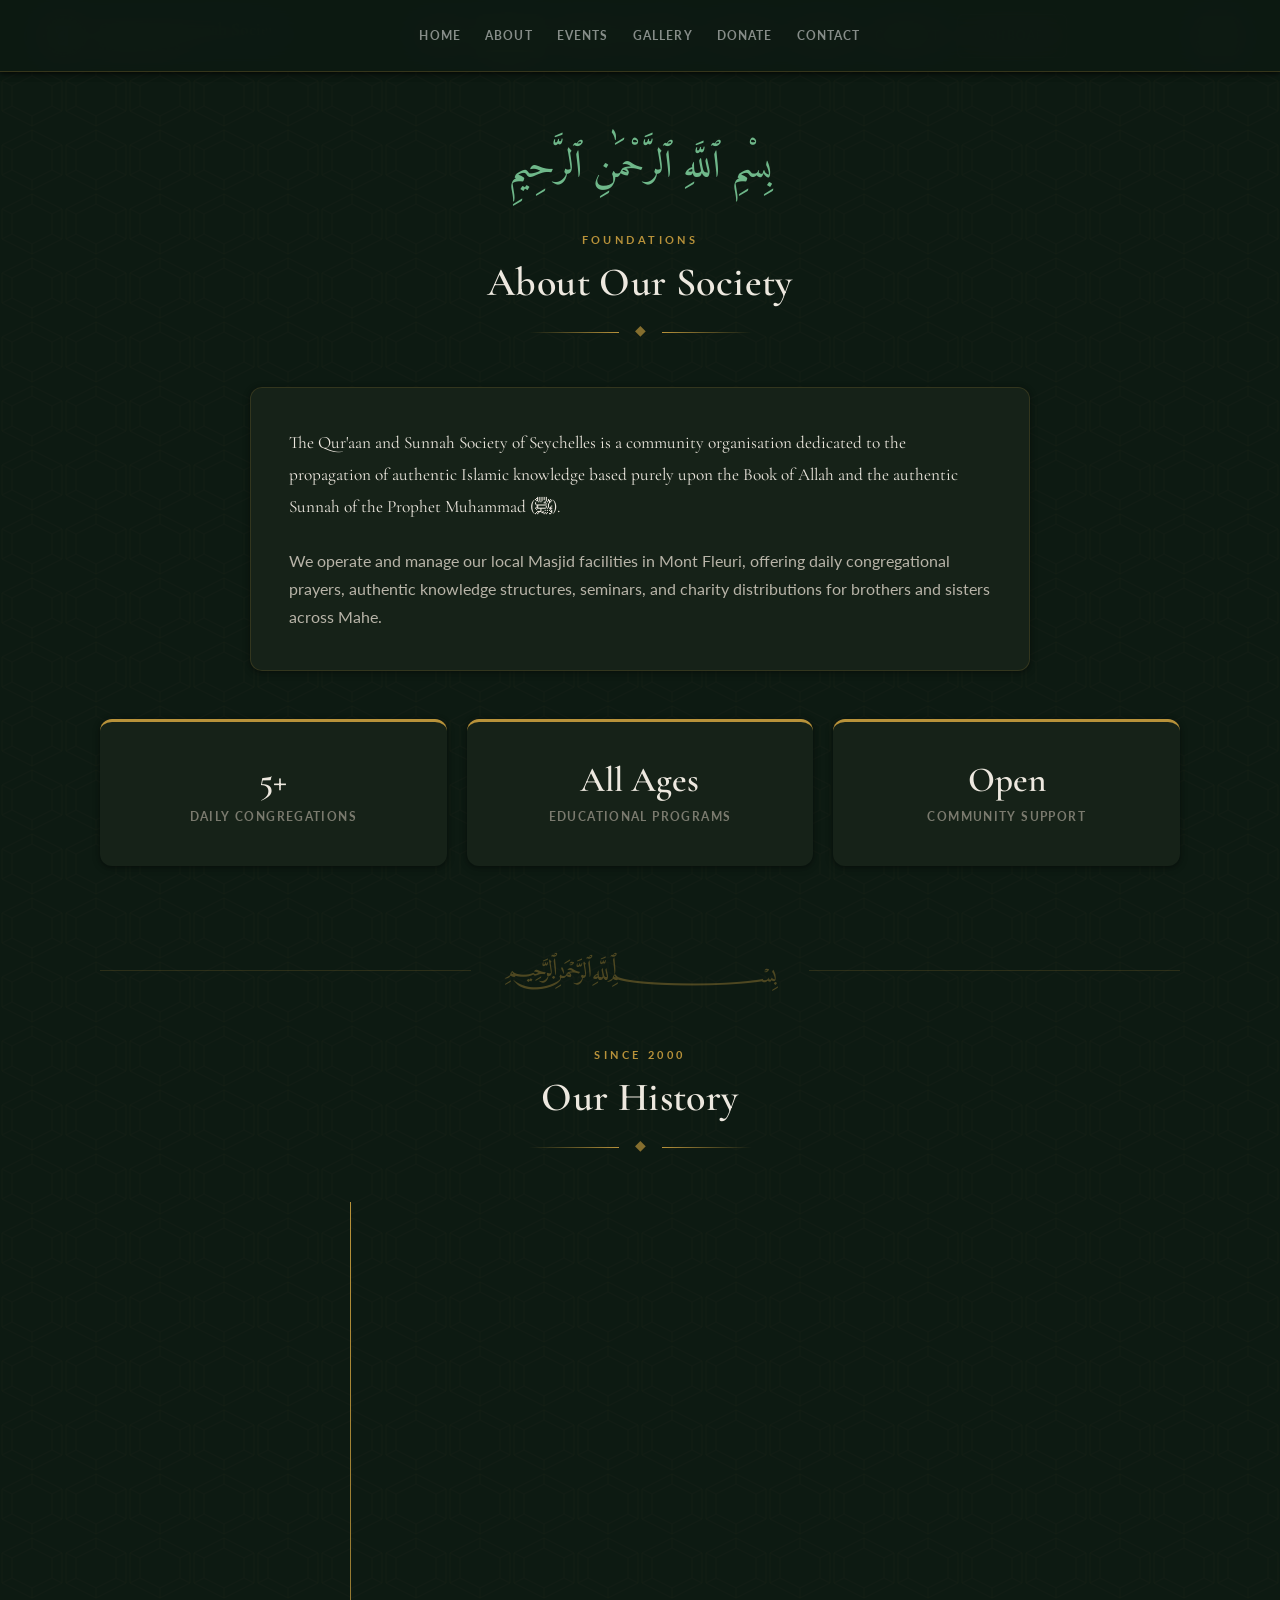
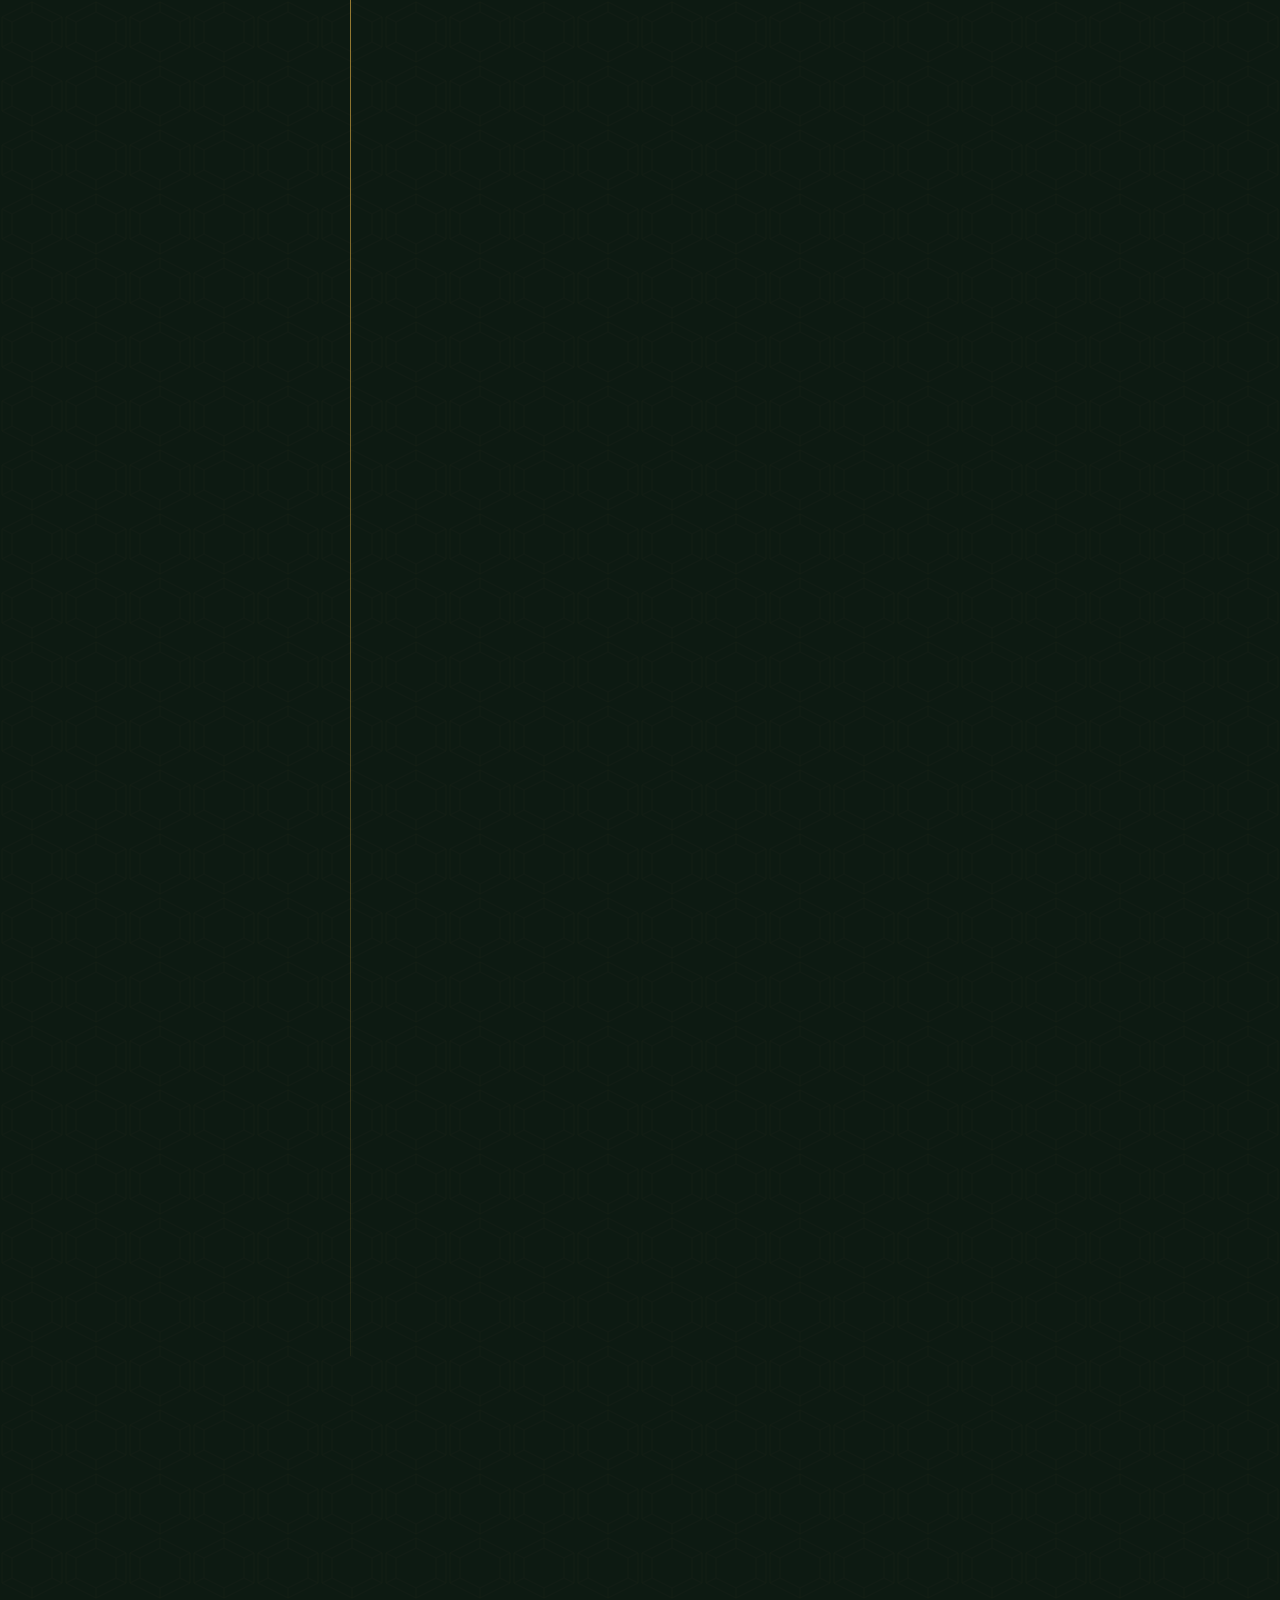
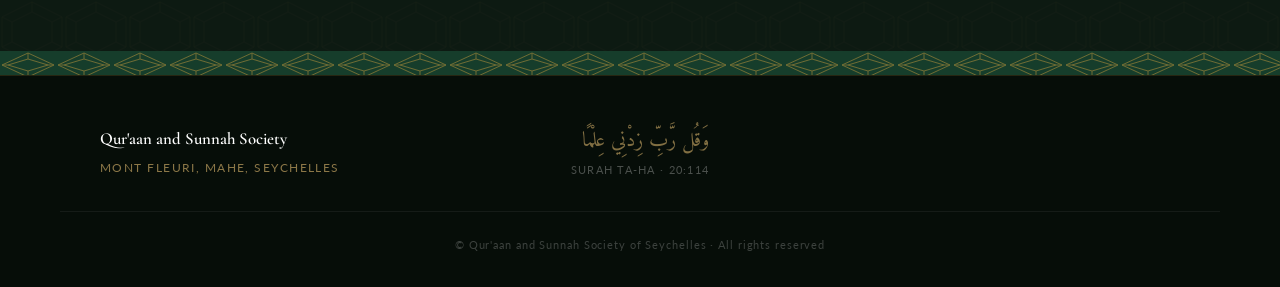
==== commit d7bd37b4: "Update about.html" ====
--- a/about.html
+++ b/about.html
@@ -15,7 +15,7 @@
     <nav aria-label="Main navigation">
       <a href="index.html" class="nav-logo" aria-label="QSS Seychelles – home">
         <img src="qss_logo.png" alt="" aria-hidden="true" width="42" height="42" />
-        <div class="nav-logo-text">Quran &amp; Sunnah Society<span>Seychelles</span></div>
+        <div class="nav-logo-text">Qur'aan &amp; Sunnah Society<span>Seychelles</span></div>
       </a>
       <ul class="nav-links" id="nav-links" role="list">
         <li><a href="index.html">Home</a></li>
@@ -37,8 +37,8 @@
       <h1 class="section-title">About Our Society</h1>
       <div class="section-rule" aria-hidden="true"><span class="section-rule-line"></span><span class="section-rule-glyph">◆</span><span class="section-rule-line"></span></div>
       <div class="content-card" style="max-width:780px;margin:0 auto 3rem">
-        <p style="line-height:1.85;color:var(--text-primary);font-size:1.08rem;margin-bottom:1.5rem;font-family:'Cormorant Garamond',serif">The Quran and Sunnah Society of Seychelles is a community organisation dedicated to the propagation of authentic Islamic knowledge based purely upon the Book of Allah and the authentic Sunnah of the Prophet Muhammad (ﷺ).</p>
-        <p style="line-height:1.8;color:var(--text-secondary);font-size:0.98rem">We operate and manage our local Masjid facilities in Mont Fleuri, offering daily dynamic congregational prayers, authentic knowledge structures, seminars, and charity distributions for brothers and sisters across Mahe.</p>
+        <p style="line-height:1.85;color:var(--text-primary);font-size:1.08rem;margin-bottom:1.5rem;font-family:'Cormorant Garamond',serif">The Qur'aan and Sunnah Society of Seychelles is a community organisation dedicated to the propagation of authentic Islamic knowledge based purely upon the Book of Allah and the authentic Sunnah of the Prophet Muhammad (ﷺ).</p>
+        <p style="line-height:1.8;color:var(--text-secondary);font-size:0.98rem">We operate and manage our local Masjid facilities in Mont Fleuri, offering daily congregational prayers, authentic knowledge structures, seminars, and charity distributions for brothers and sisters across Mahe.</p>
       </div>
       <div style="display:grid;grid-template-columns:repeat(auto-fit,minmax(min(100%,220px),1fr));gap:1.25rem;margin-top:2rem" role="list" aria-label="Key statistics">
         <div style="background:var(--surface);padding:clamp(1.5rem,4vw,2.5rem) 1.5rem;border-radius:12px;text-align:center;border-top:3px solid var(--gilt);box-shadow:var(--shadow-sm)" role="listitem"><div style="font-family:'Cormorant Garamond',serif;font-size:2.2rem;color:var(--text-primary);font-weight:600;line-height:1">5+</div><div style="color:var(--text-muted);font-size:0.72rem;text-transform:uppercase;margin-top:0.6rem;font-weight:700;letter-spacing:0.12em">Daily Congregations</div></div>
@@ -56,7 +56,7 @@
           <div class="timeline-entry reveal"><div class="timeline-year"><span class="timeline-year-num" style="font-size:0.95rem;color:var(--text-muted)">Growth</span></div><div class="timeline-body"><div class="timeline-label">Beaufond Lane · Mont Fleuri</div><h3 class="timeline-heading">A Permanent Home Takes Shape</h3><p class="timeline-text">As the local Muslim population grew, membership fees allowed the Society to rent a carpentry workshop from Mr Fernand Laporte at Beaufond Lane, Mont Fleuri. All activities were relocated to this new address — the very land the Masjid stands on today.</p><p class="timeline-text">Brothers contributed financially and physically to convert the workshop into a prayer hall, separated by curtains to accommodate male and female worshippers, with a small office and library alongside.</p></div></div>
           <div class="timeline-entry reveal"><div class="timeline-year"><span class="timeline-year-num" style="font-size:0.95rem;color:var(--text-muted)">Expansion</span></div><div class="timeline-body"><div class="timeline-label">Education &amp; Outreach</div><h3 class="timeline-heading">Knowledge Programmes Flourish</h3><p class="timeline-text">As the centre gained recognition, its programmes intensified. Islamic lessons in 'aqeedah, fiqh, and hadeeth were conducted for both men and women, alongside a madrassa for children. Weekend lectures and full-day educational programmes became regular features.</p><p class="timeline-text">During Ramadan, sponsored iftar and dinner programmes were organised. For da'wah, adverts were placed in the local newspaper twice monthly offering free distribution of books, and visitors were welcomed to the centre.</p></div></div>
           <div class="timeline-entry reveal"><div class="timeline-year"><span class="timeline-year-num">2007</span></div><div class="timeline-body"><div class="timeline-label">Land Acquisition</div><h3 class="timeline-heading">The Land Is Secured</h3><p class="timeline-text">The centre had begun attracting foreign Muslim visitors, and contacts were established to seek sponsors for the construction of a proper masjid. Alhamdulillah, in 2007 Mr Fernand Laporte agreed to sell the land housing the centre to the Society.</p><p class="timeline-text">An adjacent plot belonging to Mr Decise Hoarau was also purchased, made possible through the generous sponsorship of DAR AL BER Society — a charitable organisation based in Dubai.</p><div class="timeline-highlight">"Upon his visit to the centre, a member of the UAE royal family expressed his desire to sponsor the masjid project — alhamdulillah."</div></div></div>
-          <div class="timeline-entry reveal"><div class="timeline-year"><span class="timeline-year-num">2013</span></div><div class="timeline-body"><div class="timeline-label">Completion</div><h3 class="timeline-heading">The Masjid Is Complete</h3><p class="timeline-text">The masjid project was completed in the year 2013, alhamdulillah. The Quran and Sunnah Society now operates from a fully equipped facility: a spacious masjid, four classrooms, an office, a janaza room, a library, and an information centre — His Highness Sheikh Dr. Sultan Bin Khalifa Bin Zayed Al Nahyan's Masjid at Beaufond Lane, Mont Fleuri, Mahé, Seychelles.</p></div></div>
+          <div class="timeline-entry reveal"><div class="timeline-year"><span class="timeline-year-num">2013</span></div><div class="timeline-body"><div class="timeline-label">Completion</div><h3 class="timeline-heading">The Masjid Is Complete</h3><p class="timeline-text">The masjid project was completed in the year 2013, alhamdulillah. The Qur'aan and Sunnah Society now operates from a fully equipped facility: a spacious masjid, four classrooms, an office, a janaza room, a library, and an information centre — His Highness Sheikh Dr. Sultan Bin Khalifa Bin Zayed Al Nahyan's Masjid at Beaufond Lane, Mont Fleuri, Mahé, Seychelles.</p></div></div>
         </div>
         <div class="history-close-card reveal"><span class="history-close-arabic" lang="ar">الْحَمْدُ لِلَّهِ</span><p class="history-close-text">From a mango tree and a rented tent, to a fully equipped masjid serving the Seychellois community — all praise and gratitude belong to Allah alone.</p></div>
       </div>
@@ -64,11 +64,11 @@
     <div class="geo-band" aria-hidden="true"></div>
     <footer class="site-footer" aria-label="Site footer">
       <div class="container footer-inner">
-        <div class="footer-brand"><div class="footer-logo-text">Quran and Sunnah Society</div><div class="footer-location">Mont Fleuri, Mahe, Seychelles</div></div>
+        <div class="footer-brand"><div class="footer-logo-text">Qur'aan and Sunnah Society</div><div class="footer-location">Mont Fleuri, Mahe, Seychelles</div></div>
         <nav class="footer-links" aria-label="Footer navigation"><a href="index.html">Home</a><a href="about.html">About</a><a href="events.html">Events</a><a href="gallery.html">Gallery</a><a href="donate.html">Donate</a><a href="contact.html">Contact</a></nav>
         <div class="footer-ayah"><span class="footer-arabic" lang="ar">وَقُل رَّبِّ زِدْنِي عِلْمًا</span><span class="footer-ref">Surah Ta-Ha · 20:114</span></div>
       </div>
-      <div class="container footer-bottom"><p>© Quran and Sunnah Society of Seychelles · All rights reserved</p></div>
+      <div class="container footer-bottom"><p>© Qur'aan and Sunnah Society of Seychelles · All rights reserved</p></div>
     </footer>
   </body>
 </html>
--- a/style.css
+++ b/style.css
@@ -1,12 +1,11 @@
 /* ==========================================================================
-   QSS SEYCHELLES — REMASTERED STYLESHEET v3
-   Fixes: mobile nav, hero overflow, layout stacking, responsiveness
+   QSS SEYCHELLES — STYLESHEET v4 (mobile redesign)
    ========================================================================== */
 
 @import url("https://fonts.googleapis.com/css2?family=Cormorant+Garamond:ital,wght@0,300;0,400;0,600;0,700;1,300;1,400&family=Amiri:ital,wght@0,400;0,700;1,400&family=Lato:wght@300;400;700&display=swap");
 
 /* ══════════════════════════════════════════════════════════════════════════
-   DESIGN TOKENS — LIGHT MODE (default)
+   DESIGN TOKENS — LIGHT MODE
    ══════════════════════════════════════════════════════════════════════════ */
 :root {
   --forest: #163d2b;
@@ -29,12 +28,9 @@
   --border: rgba(184, 146, 58, 0.3);
   --border-strong: rgba(184, 146, 58, 0.55);
 
-  --shadow-sm:
-    0 1px 4px rgba(15, 28, 21, 0.06), 0 2px 8px rgba(15, 28, 21, 0.04);
-  --shadow-md:
-    0 4px 16px rgba(15, 28, 21, 0.1), 0 2px 6px rgba(15, 28, 21, 0.06);
-  --shadow-lg:
-    0 8px 32px rgba(15, 28, 21, 0.14), 0 3px 10px rgba(15, 28, 21, 0.07);
+  --shadow-sm: 0 1px 4px rgba(15, 28, 21, 0.06), 0 2px 8px rgba(15, 28, 21, 0.04);
+  --shadow-md: 0 4px 16px rgba(15, 28, 21, 0.1), 0 2px 6px rgba(15, 28, 21, 0.06);
+  --shadow-lg: 0 8px 32px rgba(15, 28, 21, 0.14), 0 3px 10px rgba(15, 28, 21, 0.07);
 
   --nav-bg: rgba(255, 255, 255, 0.96);
   --nav-h: 72px;
@@ -45,9 +41,6 @@
 
   --geo-stroke: rgba(184, 146, 58, 0.13);
   --geo-bg: var(--bg);
-
-  --toggle-bg: var(--forest);
-  --toggle-icon: "🌙";
 }
 
 /* ══════════════════════════════════════════════════════════════════════════
@@ -75,8 +68,6 @@
 
   --geo-stroke: rgba(184, 146, 58, 0.08);
   --gilt-pale: rgba(184, 146, 58, 0.12);
-
-  --toggle-bg: var(--gilt);
 }
 
 @media (prefers-color-scheme: dark) {
@@ -103,9 +94,7 @@
 /* ══════════════════════════════════════════════════════════════════════════
    RESET & BASE
    ══════════════════════════════════════════════════════════════════════════ */
-*,
-*::before,
-*::after {
+*, *::before, *::after {
   box-sizing: border-box;
   margin: 0;
   padding: 0;
@@ -117,12 +106,8 @@
 }
 
 @media (prefers-reduced-motion: reduce) {
-  html {
-    scroll-behavior: auto;
-  }
-  *,
-  *::before,
-  *::after {
+  html { scroll-behavior: auto; }
+  *, *::before, *::after {
     animation-duration: 0.01ms !important;
     animation-iteration-count: 1 !important;
     transition-duration: 0.01ms !important;
@@ -135,10 +120,9 @@
   color: var(--text-primary);
   overflow-x: hidden;
   padding-top: var(--nav-h);
+  padding-bottom: env(safe-area-inset-bottom, 0px);
   line-height: 1.65;
-  transition:
-    background 0.3s ease,
-    color 0.3s ease;
+  transition: background 0.3s ease, color 0.3s ease;
 }
 
 img {
@@ -147,15 +131,10 @@
   display: block;
 }
 
-a {
-  color: inherit;
-  text-decoration: none;
-}
-
-button {
-  font-family: inherit;
-  cursor: pointer;
-}
+a { color: inherit; text-decoration: none; }
+button { font-family: inherit; cursor: pointer; }
+
+a, button { -webkit-tap-highlight-color: transparent; }
 
 /* ══════════════════════════════════════════════════════════════════════════
    LAYOUT
@@ -191,7 +170,7 @@
 }
 
 /* ══════════════════════════════════════════════════════════════════════════
-   NAVIGATION — FIXED MOBILE HAMBURGER + LAYOUT
+   NAVIGATION
    ══════════════════════════════════════════════════════════════════════════ */
 nav {
   position: fixed;
@@ -203,15 +182,16 @@
   backdrop-filter: blur(16px);
   -webkit-backdrop-filter: blur(16px);
   border-bottom: 1px solid var(--border);
-  display: flex;
-  justify-content: space-between;
+  display: grid;
+  grid-template-columns: auto 1fr auto;
+  grid-template-areas: "logo links right";
   align-items: center;
   padding: 0 clamp(1rem, 4vw, 2.5rem);
+  padding-left: max(clamp(1rem, 4vw, 2.5rem), env(safe-area-inset-left));
+  padding-right: max(clamp(1rem, 4vw, 2.5rem), env(safe-area-inset-right));
   z-index: 1000;
   box-shadow: var(--shadow-sm);
-  transition:
-    background 0.3s ease,
-    border-color 0.3s ease;
+  transition: background 0.3s ease, border-color 0.3s ease;
 }
 
 [data-theme="light"] nav {
@@ -224,8 +204,8 @@
   border-bottom-color: rgba(184, 146, 58, 0.24);
 }
 
-/* Logo */
 .nav-logo {
+  grid-area: logo;
   display: flex;
   align-items: center;
   gap: 0.75rem;
@@ -241,9 +221,7 @@
   transition: transform 0.25s ease;
 }
 
-.nav-logo:hover img {
-  transform: scale(1.06);
-}
+.nav-logo:hover img { transform: scale(1.06); }
 
 .nav-logo-text {
   font-family: "Cormorant Garamond", serif;
@@ -256,9 +234,7 @@
   min-width: 0;
 }
 
-[data-theme="dark"] .nav-logo-text {
-  color: #6fb88a;
-}
+[data-theme="dark"] .nav-logo-text { color: #6fb88a; }
 
 .nav-logo-text span {
   font-size: 0.65rem;
@@ -269,19 +245,47 @@
   font-weight: 700;
 }
 
-/* Nav right group — theme toggle + hamburger */
-.nav-right {
-  display: flex;
-  align-items: center;
-  gap: 0.5rem;
-}
-
-/* Links */
 .nav-links {
+  grid-area: links;
   display: flex;
   list-style: none;
   gap: 0.15rem;
   align-items: center;
+  justify-content: center;
+}
+
+/* Mobile: hidden by default, full-screen overlay when .open */
+@media (max-width: 768px) {
+  .nav-links {
+    display: none;
+    position: fixed;
+    top: var(--nav-h);
+    left: 0;
+    right: 0;
+    bottom: 0;
+    flex-direction: column;
+    background: var(--nav-bg);
+    backdrop-filter: blur(20px);
+    -webkit-backdrop-filter: blur(20px);
+    -webkit-overflow-scrolling: touch;
+    padding: 1.5rem 1.25rem 2rem;
+    padding-bottom: max(2rem, env(safe-area-inset-bottom));
+    gap: 0.25rem;
+    z-index: 998;
+    overflow-y: auto;
+    list-style: none;
+  }
+  .nav-links.open {
+    display: flex;
+  }
+}
+
+.nav-right {
+  grid-area: right;
+  display: flex;
+  align-items: center;
+  gap: 0.5rem;
+  flex-shrink: 0;
 }
 
 .nav-links a {
@@ -351,14 +355,13 @@
   border-color: var(--forest);
 }
 
-/* Dark mode toggle */
 .theme-toggle {
+  display: flex;
   background: var(--surface);
   border: 1px solid var(--border-strong);
   border-radius: 10px;
   width: 44px;
   height: 40px;
-  display: flex;
   align-items: center;
   justify-content: center;
   font-size: 1rem;
@@ -371,24 +374,12 @@
 .theme-toggle:hover {
   background: var(--bg-mid);
   border-color: var(--forest);
-  color: var(--forest);
-}
-
-[data-theme="dark"] .theme-toggle {
-  background: var(--surface-raised);
-  color: var(--text-primary);
-}
-
-[data-theme="dark"] .theme-toggle:hover {
-  background: var(--surface);
-}
-
-.theme-toggle:focus-visible {
-  outline: none;
-  box-shadow: var(--focus-ring);
-}
-
-/* Hamburger — hidden on desktop */
+}
+
+[data-theme="dark"] .theme-toggle { background: var(--surface-raised); }
+[data-theme="dark"] .theme-toggle:hover { background: var(--surface); }
+.theme-toggle:focus-visible { outline: none; box-shadow: var(--focus-ring); }
+
 .nav-toggle {
   display: none;
   flex-direction: column;
@@ -418,15 +409,9 @@
   border-color: var(--border-strong);
 }
 
-.nav-toggle[aria-expanded="true"] span:nth-child(1) {
-  transform: translateY(7px) rotate(45deg);
-}
-.nav-toggle[aria-expanded="true"] span:nth-child(2) {
-  opacity: 0;
-}
-.nav-toggle[aria-expanded="true"] span:nth-child(3) {
-  transform: translateY(-7px) rotate(-45deg);
-}
+.nav-toggle[aria-expanded="true"] span:nth-child(1) { transform: translateY(7px) rotate(45deg); }
+.nav-toggle[aria-expanded="true"] span:nth-child(2) { opacity: 0; }
+.nav-toggle[aria-expanded="true"] span:nth-child(3) { transform: translateY(-7px) rotate(-45deg); }
 
 /* ══════════════════════════════════════════════════════════════════════════
    TYPOGRAPHY
@@ -487,23 +472,22 @@
   font-weight: 400;
 }
 
-[data-theme="dark"] .bismillah-header {
-  color: #6fb88a;
-}
-
-/* ══════════════════════════════════════════════════════════════════════════
-   HERO — FIXED OVERFLOW ON MOBILE
+[data-theme="dark"] .bismillah-header { color: #6fb88a; }
+
+/* ══════════════════════════════════════════════════════════════════════════
+   HERO
    ══════════════════════════════════════════════════════════════════════════ */
 .hero-showcase {
   position: relative;
-  min-height: 100svh; /* use svh to prevent mobile browser chrome issues */
+  min-height: 100vh;
+  min-height: -webkit-fill-available;
+  min-height: 100svh;
   display: flex;
   flex-direction: column;
   align-items: center;
   justify-content: center;
   overflow: hidden;
-  padding: clamp(5rem, 12vh, 8rem) clamp(1rem, 5vw, 3rem)
-    clamp(4rem, 10vh, 6rem);
+  padding: clamp(5rem, 12vh, 8rem) clamp(1rem, 5vw, 3rem) clamp(4rem, 10vh, 6rem);
   background: linear-gradient(160deg, #0a1610 0%, #0f2318 45%, #163d2b 100%);
 }
 
@@ -523,11 +507,7 @@
   transform: translate(-50%, -55%);
   width: min(700px, 90vw);
   height: min(700px, 90vw);
-  background: radial-gradient(
-    ellipse,
-    rgba(184, 146, 58, 0.12) 0%,
-    transparent 70%
-  );
+  background: radial-gradient(ellipse, rgba(184, 146, 58, 0.12) 0%, transparent 70%);
   pointer-events: none;
 }
 
@@ -541,14 +521,8 @@
 }
 
 @keyframes heroFadeUp {
-  from {
-    opacity: 0;
-    transform: translateY(28px);
-  }
-  to {
-    opacity: 1;
-    transform: translateY(0);
-  }
+  from { opacity: 0; transform: translateY(28px); }
+  to   { opacity: 1; transform: translateY(0); }
 }
 
 .hero-bismillah {
@@ -603,6 +577,7 @@
   height: 1px;
   background: rgba(184, 146, 58, 0.45);
 }
+
 .hero-rule-glyph {
   color: var(--gilt);
   font-size: 0.55rem;
@@ -673,13 +648,8 @@
 }
 
 @keyframes scrollPulse {
-  0%,
-  100% {
-    opacity: 0.4;
-  }
-  50% {
-    opacity: 1;
-  }
+  0%, 100% { opacity: 0.4; }
+  50%       { opacity: 1; }
 }
 
 /* ══════════════════════════════════════════════════════════════════════════
@@ -713,10 +683,7 @@
   box-shadow: var(--shadow-md);
 }
 
-.btn-primary:focus-visible {
-  outline: none;
-  box-shadow: var(--focus-ring);
-}
+.btn-primary:focus-visible { outline: none; box-shadow: var(--focus-ring); }
 
 .btn-outline {
   display: inline-flex;
@@ -746,10 +713,7 @@
   transform: translateY(-2px);
 }
 
-.btn-outline:focus-visible {
-  outline: none;
-  box-shadow: var(--focus-ring);
-}
+.btn-outline:focus-visible { outline: none; box-shadow: var(--focus-ring); }
 
 .btn-hero-primary {
   display: inline-flex;
@@ -811,9 +775,7 @@
   border-bottom: 1px solid var(--border);
 }
 
-[data-theme="dark"] .quicklinks-strip {
-  background: rgba(111, 184, 138, 0.04);
-}
+[data-theme="dark"] .quicklinks-strip { background: rgba(111, 184, 138, 0.04); }
 
 .quicklinks-inner {
   display: grid;
@@ -840,19 +802,14 @@
   justify-content: center;
 }
 
-.quicklink-item:last-child {
-  border-right: none;
-}
+.quicklink-item:last-child { border-right: none; }
 
 .quicklink-item:hover {
   background: var(--forest);
   color: var(--gilt-light);
 }
 
-.quicklink-item:focus-visible {
-  outline: none;
-  box-shadow: inset var(--focus-ring);
-}
+.quicklink-item:focus-visible { outline: none; box-shadow: inset var(--focus-ring); }
 
 .quicklink-icon {
   font-size: 1.4rem;
@@ -869,10 +826,7 @@
   border-radius: 12px;
   box-shadow: var(--shadow-sm);
   padding: clamp(1.5rem, 3vw, 2.5rem);
-  transition:
-    background 0.3s ease,
-    border-color 0.3s ease,
-    box-shadow 0.25s ease;
+  transition: background 0.3s ease, border-color 0.3s ease, box-shadow 0.25s ease;
 }
 
 .content-card:hover {
@@ -916,9 +870,7 @@
   position: relative;
   overflow: hidden;
   border: 1px solid rgba(184, 146, 58, 0.25);
-  box-shadow:
-    0 16px 48px rgba(15, 28, 21, 0.18),
-    0 4px 12px rgba(15, 28, 21, 0.1);
+  box-shadow: 0 16px 48px rgba(15, 28, 21, 0.18), 0 4px 12px rgba(15, 28, 21, 0.1);
 }
 
 .countdown-wrap::before {
@@ -1031,15 +983,9 @@
   background: linear-gradient(90deg, transparent, var(--gilt), transparent);
 }
 
-.prayer-card.active-prayer .prayer-ar {
-  color: var(--gilt-light);
-}
-.prayer-card.active-prayer .prayer-en {
-  color: rgba(255, 255, 255, 0.75);
-}
-.prayer-card.active-prayer .prayer-time {
-  color: #fff;
-}
+.prayer-card.active-prayer .prayer-ar  { color: var(--gilt-light); }
+.prayer-card.active-prayer .prayer-en  { color: rgba(255, 255, 255, 0.75); }
+.prayer-card.active-prayer .prayer-time { color: #fff; }
 
 .prayer-card.active-prayer::after {
   content: "▲ NEXT";
@@ -1070,9 +1016,7 @@
   letter-spacing: 0.02em;
 }
 
-[data-theme="dark"] .prayer-en {
-  color: #6fb88a;
-}
+[data-theme="dark"] .prayer-en { color: #6fb88a; }
 
 .prayer-time {
   font-size: clamp(0.95rem, 2vw, 1.1rem);
@@ -1090,7 +1034,6 @@
   opacity: 0.8;
 }
 
-/* Jumuah */
 .jumuah-grid {
   max-width: 640px;
   margin: 0 auto;
@@ -1182,9 +1125,7 @@
 /* ══════════════════════════════════════════════════════════════════════════
    DAILY REMINDER
    ══════════════════════════════════════════════════════════════════════════ */
-.reminders-section {
-  padding: clamp(3rem, 6vw, 5rem) 0;
-}
+.reminders-section { padding: clamp(3rem, 6vw, 5rem) 0; }
 
 .reminder-box {
   background: var(--surface);
@@ -1197,10 +1138,7 @@
   position: relative;
   overflow: hidden;
   text-align: center;
-  transition:
-    opacity 0.25s ease,
-    transform 0.25s ease,
-    background 0.3s ease;
+  transition: opacity 0.25s ease, transform 0.25s ease, background 0.3s ease;
 }
 
 .reminder-box::before {
@@ -1310,9 +1248,7 @@
   border-right: 1px solid rgba(184, 146, 58, 0.15);
 }
 
-.about-strip-text .eyebrow {
-  color: var(--gilt);
-}
+.about-strip-text .eyebrow { color: var(--gilt); }
 
 .about-strip-title {
   font-family: "Cormorant Garamond", serif;
@@ -1359,9 +1295,7 @@
   background: rgba(255, 255, 255, 0.03);
 }
 
-.stat-block:last-child {
-  border-bottom: none;
-}
+.stat-block:last-child { border-bottom: none; }
 
 .stat-num {
   font-family: "Cormorant Garamond", serif;
@@ -1397,11 +1331,7 @@
    ANNOUNCEMENT BANNER
    ══════════════════════════════════════════════════════════════════════════ */
 .announcement-banner {
-  background: linear-gradient(
-    135deg,
-    rgba(22, 61, 43, 0.06),
-    rgba(184, 146, 58, 0.07)
-  );
+  background: linear-gradient(135deg, rgba(22, 61, 43, 0.06), rgba(184, 146, 58, 0.07));
   border: 1px solid var(--border);
   border-left: 4px solid var(--gilt);
   border-radius: 0 12px 12px 0;
@@ -1412,14 +1342,8 @@
   margin-bottom: 2rem;
 }
 
-.announcement-banner.has-content {
-  display: flex;
-}
-.announcement-icon {
-  font-size: 1.3rem;
-  flex-shrink: 0;
-  margin-top: 0.1rem;
-}
+.announcement-banner.has-content { display: flex; }
+.announcement-icon { font-size: 1.3rem; flex-shrink: 0; margin-top: 0.1rem; }
 
 .announcement-label {
   font-family: "Lato", sans-serif;
@@ -1438,9 +1362,7 @@
   line-height: 1.5;
 }
 
-[data-theme="dark"] .announcement-body {
-  color: #6fb88a;
-}
+[data-theme="dark"] .announcement-body { color: #6fb88a; }
 
 /* ══════════════════════════════════════════════════════════════════════════
    EVENTS & CLASSES
@@ -1593,10 +1515,7 @@
   gap: 0.75rem;
 }
 
-.gallery-item-icon {
-  font-size: 2rem;
-  opacity: 0.5;
-}
+.gallery-item-icon { font-size: 2rem; opacity: 0.5; }
 
 .gallery-item-text {
   font-family: "Cormorant Garamond", serif;
@@ -1667,21 +1586,9 @@
   min-height: 44px;
 }
 
-.contact-link-item:hover {
-  background: var(--forest);
-  color: #fff;
-  border-color: var(--forest);
-}
-
-.contact-link-item.whatsapp:hover {
-  background: #25d366;
-  border-color: #25d366;
-}
-
-.contact-link-item:focus-visible {
-  outline: none;
-  box-shadow: var(--focus-ring);
-}
+.contact-link-item:hover { background: var(--forest); color: #fff; border-color: var(--forest); }
+.contact-link-item.whatsapp:hover { background: #25d366; border-color: #25d366; }
+.contact-link-item:focus-visible { outline: none; box-shadow: var(--focus-ring); }
 
 .social-row {
   display: flex;
@@ -1707,13 +1614,8 @@
   min-height: 44px;
 }
 
-.social-btn.wa {
-  background: #25d366;
-  color: #fff;
-}
-.social-btn.wa:hover {
-  background: #1ebe5d;
-}
+.social-btn.wa { background: #25d366; color: #fff; }
+.social-btn.wa:hover { background: #1ebe5d; }
 
 .hours-table {
   width: 100%;
@@ -1727,14 +1629,8 @@
   color: var(--text-secondary);
 }
 
-.hours-table td:first-child {
-  font-weight: 700;
-  color: var(--text-primary);
-  width: 50%;
-}
-.hours-table tr:last-child td {
-  border-bottom: none;
-}
+.hours-table td:first-child { font-weight: 700; color: var(--text-primary); width: 50%; }
+.hours-table tr:last-child td { border-bottom: none; }
 
 .map-wrap {
   border-radius: 12px;
@@ -1813,7 +1709,7 @@
 }
 
 /* ══════════════════════════════════════════════════════════════════════════
-   FORM INPUTS (global)
+   FORM INPUTS
    ══════════════════════════════════════════════════════════════════════════ */
 input[type="text"],
 input[type="password"],
@@ -1833,23 +1729,14 @@
   min-height: 44px;
 }
 
-input:focus,
-textarea:focus,
-select:focus {
+input:focus, textarea:focus, select:focus {
   outline: none;
   border-color: var(--forest);
   box-shadow: var(--focus-ring);
 }
 
-input::placeholder,
-textarea::placeholder {
-  color: var(--text-muted);
-}
-
-textarea {
-  min-height: 100px;
-  resize: vertical;
-}
+input::placeholder, textarea::placeholder { color: var(--text-muted); }
+textarea { min-height: 100px; resize: vertical; }
 
 /* ══════════════════════════════════════════════════════════════════════════
    DONATE PAGE
@@ -1929,15 +1816,8 @@
   min-height: 44px;
 }
 
-.donate-link-item:hover {
-  background: var(--forest);
-  color: #fff;
-  border-color: var(--forest);
-}
-.donate-link-item.whatsapp:hover {
-  background: #25d366;
-  border-color: #25d366;
-}
+.donate-link-item:hover { background: var(--forest); color: #fff; border-color: var(--forest); }
+.donate-link-item.whatsapp:hover { background: #25d366; border-color: #25d366; }
 
 .quran-quote-block {
   text-align: center;
@@ -1982,9 +1862,7 @@
 /* ══════════════════════════════════════════════════════════════════════════
    ABOUT / HISTORY TIMELINE
    ══════════════════════════════════════════════════════════════════════════ */
-.history-section {
-  margin-top: clamp(3rem, 6vw, 5rem);
-}
+.history-section { margin-top: clamp(3rem, 6vw, 5rem); }
 
 .timeline {
   position: relative;
@@ -2010,15 +1888,10 @@
   position: relative;
   opacity: 0;
   transform: translateX(-14px);
-  transition:
-    opacity 0.6s ease-out,
-    transform 0.6s ease-out;
-}
-
-.timeline-entry.visible {
-  opacity: 1;
-  transform: translateX(0);
-}
+  transition: opacity 0.6s ease-out, transform 0.6s ease-out;
+}
+
+.timeline-entry.visible { opacity: 1; transform: translateX(0); }
 
 .timeline-year {
   display: flex;
@@ -2049,9 +1922,7 @@
   line-height: 1;
 }
 
-.timeline-body {
-  padding-left: 2rem;
-}
+.timeline-body { padding-left: 2rem; }
 
 .timeline-label {
   font-family: "Lato", sans-serif;
@@ -2078,9 +1949,7 @@
   line-height: 1.8;
 }
 
-.timeline-text + .timeline-text {
-  margin-top: 0.75rem;
-}
+.timeline-text + .timeline-text { margin-top: 0.75rem; }
 
 .timeline-highlight {
   margin-top: 1rem;
@@ -2195,18 +2064,10 @@
   align-items: center;
 }
 
-.footer-links a:hover {
-  color: var(--gilt-light);
-}
-
-.footer-links a:focus-visible {
-  outline: none;
-  box-shadow: 0 0 0 2px var(--gilt);
-}
-
-.footer-ayah {
-  text-align: right;
-}
+.footer-links a:hover { color: var(--gilt-light); }
+.footer-links a:focus-visible { outline: none; box-shadow: 0 0 0 2px var(--gilt); }
+
+.footer-ayah { text-align: right; }
 
 .footer-arabic {
   display: block;
@@ -2244,10 +2105,7 @@
 /* ══════════════════════════════════════════════════════════════════════════
    ADMIN DASHBOARD
    ══════════════════════════════════════════════════════════════════════════ */
-.admin-auth-container {
-  max-width: 440px;
-  margin: 4rem auto;
-}
+.admin-auth-container { max-width: 440px; margin: 4rem auto; }
 
 .admin-grid-layout {
   display: grid;
@@ -2288,10 +2146,7 @@
   min-height: 44px;
 }
 
-.admin-sidebar-btn:hover {
-  background: var(--bg-mid);
-  color: var(--text-primary);
-}
+.admin-sidebar-btn:hover { background: var(--bg-mid); color: var(--text-primary); }
 
 .admin-sidebar-btn.active {
   background: rgba(22, 61, 43, 0.08);
@@ -2305,12 +2160,8 @@
   color: #6fb88a;
 }
 
-.admin-panel-section {
-  display: none;
-}
-.admin-panel-section.active {
-  display: block;
-}
+.admin-panel-section { display: none; }
+.admin-panel-section.active { display: block; }
 
 .admin-list-item {
   display: flex;
@@ -2342,20 +2193,9 @@
   min-height: 36px;
 }
 
-.admin-remove-btn:hover {
-  background: #b91c1c;
-  color: #fff;
-  border-color: #b91c1c;
-}
-
-.admin-empty {
-  color: var(--text-muted);
-  font-style: italic;
-  font-size: 0.9rem;
-  padding: 1.25rem 0;
-}
-
-/* Upload area */
+.admin-remove-btn:hover { background: #b91c1c; color: #fff; border-color: #b91c1c; }
+.admin-empty { color: var(--text-muted); font-style: italic; font-size: 0.9rem; padding: 1.25rem 0; }
+
 .upload-drop-area {
   border: 1.5px dashed var(--border-strong);
   border-radius: 12px;
@@ -2368,10 +2208,7 @@
 }
 
 .upload-drop-area:hover,
-.upload-drop-area.dragover {
-  background: rgba(184, 146, 58, 0.06);
-  border-color: var(--gilt);
-}
+.upload-drop-area.dragover { background: rgba(184, 146, 58, 0.06); border-color: var(--gilt); }
 
 .upload-drop-area input[type="file"] {
   position: absolute;
@@ -2382,22 +2219,9 @@
   height: 100%;
 }
 
-.upload-icon {
-  font-size: 2.2rem;
-  margin-bottom: 0.5rem;
-}
-.upload-label {
-  font-family: "Lato", sans-serif;
-  color: var(--text-primary);
-  font-weight: 700;
-  font-size: 0.9rem;
-  display: block;
-  margin-bottom: 0.3rem;
-}
-.upload-hint {
-  font-size: 0.78rem;
-  color: var(--text-muted);
-}
+.upload-icon { font-size: 2.2rem; margin-bottom: 0.5rem; }
+.upload-label { font-family: "Lato", sans-serif; color: var(--text-primary); font-weight: 700; font-size: 0.9rem; display: block; margin-bottom: 0.3rem; }
+.upload-hint { font-size: 0.78rem; color: var(--text-muted); }
 
 .upload-preview {
   display: none;
@@ -2410,26 +2234,10 @@
   margin-top: 0.5rem;
 }
 
-.upload-preview img {
-  width: 52px;
-  height: 52px;
-  object-fit: cover;
-  border-radius: 6px;
-  border: 1px solid var(--border);
-  flex-shrink: 0;
-}
-
-.upload-preview-name {
-  font-size: 0.85rem;
-  font-weight: 700;
-  color: var(--text-primary);
-  word-break: break-all;
-}
-
-.upload-progress-wrap {
-  display: none;
-  margin-top: 0.75rem;
-}
+.upload-preview img { width: 52px; height: 52px; object-fit: cover; border-radius: 6px; border: 1px solid var(--border); flex-shrink: 0; }
+.upload-preview-name { font-size: 0.85rem; font-weight: 700; color: var(--text-primary); word-break: break-all; }
+
+.upload-progress-wrap { display: none; margin-top: 0.75rem; }
 
 .upload-progress-bar-track {
   background: rgba(184, 146, 58, 0.18);
@@ -2447,11 +2255,7 @@
   transition: width 0.3s ease;
 }
 
-.upload-progress-label {
-  font-size: 0.78rem;
-  color: var(--text-muted);
-  text-align: center;
-}
+.upload-progress-label { font-size: 0.78rem; color: var(--text-muted); text-align: center; }
 
 /* ══════════════════════════════════════════════════════════════════════════
    SCROLL REVEAL
@@ -2459,18 +2263,13 @@
 .reveal {
   opacity: 0;
   transform: translateY(18px);
-  transition:
-    opacity 0.6s ease-out,
-    transform 0.6s ease-out;
-}
-
-.reveal.visible {
-  opacity: 1;
-  transform: translateY(0);
-}
-
-/* ══════════════════════════════════════════════════════════════════════════
-   SKIP LINK (accessibility)
+  transition: opacity 0.6s ease-out, transform 0.6s ease-out;
+}
+
+.reveal.visible { opacity: 1; transform: translateY(0); }
+
+/* ══════════════════════════════════════════════════════════════════════════
+   SKIP LINK
    ══════════════════════════════════════════════════════════════════════════ */
 .skip-link {
   position: absolute;
@@ -2487,135 +2286,144 @@
   text-decoration: none;
 }
 
-.skip-link:focus {
-  top: 0;
-}
+.skip-link:focus { top: 0; }
 
 /* ══════════════════════════════════════════════════════════════════════════
    RESPONSIVE — TABLET (max 1024px)
    ══════════════════════════════════════════════════════════════════════════ */
 @media (max-width: 1024px) {
-  .footer-inner {
-    grid-template-columns: 1fr 1fr;
-  }
-  .footer-ayah {
-    grid-column: 1 / -1;
-    text-align: center;
-  }
-  .footer-arabic {
-    direction: ltr;
-  }
-
-  .admin-grid-layout {
-    grid-template-columns: 1fr;
-  }
-  .admin-sidebar-menu {
-    position: static;
-    flex-direction: row;
-    flex-wrap: wrap;
-  }
-  .admin-sidebar-btn.active {
-    border-left: none;
-    border-bottom: 3px solid var(--gilt);
-    padding-left: 1rem;
-    padding-bottom: calc(0.8rem - 3px);
-  }
-
-  .about-strip-inner {
-    grid-template-columns: 1fr 220px;
-  }
+  .footer-inner { grid-template-columns: 1fr 1fr; }
+  .footer-ayah { grid-column: 1 / -1; text-align: center; }
+  .footer-arabic { direction: ltr; }
+
+  .about-strip-inner { grid-template-columns: 1fr 220px; }
 }
 
 /* ══════════════════════════════════════════════════════════════════════════
    RESPONSIVE — MOBILE (max 768px)
-   — Fixed: hamburger visibility, nav menu open/close, hero overflow,
-     grid stacking, prayer cards, quicklinks
    ══════════════════════════════════════════════════════════════════════════ */
 @media (max-width: 768px) {
-  :root {
-    --nav-h: 62px;
-  }
-
-  /* --- NAV: show hamburger, hide desktop links by default --- */
+  :root { --nav-h: 64px; }
+
+  /* NAV */
   nav {
     padding: 0 1rem;
-    /* Ensure logo doesn't overflow */
-    gap: 0.5rem;
+    padding-left:  max(1rem, env(safe-area-inset-left));
+    padding-right: max(1rem, env(safe-area-inset-right));
   }
 
-  /* Hide logo text on very small screens to give room */
   .nav-logo-text {
-    display: none;
+    display: flex;
+    font-size: 0.82rem;
   }
 
-  /* Show hamburger button */
+  .nav-logo-text span {
+    font-size: 0.57rem;
+    letter-spacing: 0.18em;
+  }
+
+  .nav-right {
+    display: flex;
+    align-items: center;
+    gap: 0.4rem;
+    margin-left: auto;
+  }
+
+  .theme-toggle {
+    width: 40px;
+    height: 40px;
+    font-size: 0.9rem;
+    border-radius: 8px;
+  }
+
   .nav-toggle {
     display: flex;
+    width: 44px;
+    height: 44px;
+    border-radius: 10px;
+    padding: 0;
+    align-items: center;
+    justify-content: center;
   }
 
-  /* Hide nav links until .open is toggled */
-  .nav-links {
-    display: none;
-    position: fixed;
-    top: 62px;
-    left: 0;
-    right: 0;
-    background: var(--nav-bg);
-    backdrop-filter: blur(16px);
-    -webkit-backdrop-filter: blur(16px);
-    flex-direction: column;
-    padding: 0.75rem 1rem 1.25rem;
-    border-bottom: 1px solid var(--border);
-    box-shadow: var(--shadow-md);
-    gap: 0.15rem;
-    z-index: 999;
-    max-height: calc(100vh - 62px);
-    overflow-y: auto;
+  /* Full-screen overlay — display controlled by the earlier block */
+
+  .nav-links li { width: 100%; }
+
+  .nav-links a {
+    display: flex;
+    align-items: center;
+    width: 100%;
+    padding: 0.9rem 1.1rem;
+    font-size: 0.85rem;
+    min-height: 52px;
+    border-radius: 10px;
+    letter-spacing: 0.1em;
+    border: 1px solid transparent;
   }
 
-  /* When open class is added, show the menu */
-  .nav-links.open {
-    display: flex;
+  .nav-links a:hover,
+  .nav-links a.active {
+    background: rgba(22, 61, 43, 0.1);
+    border-color: var(--border);
   }
 
-  .nav-links li {
-    width: 100%;
+  [data-theme="dark"] .nav-links a:hover,
+  [data-theme="dark"] .nav-links a.active {
+    background: rgba(111, 184, 138, 0.08);
+    border-color: var(--border);
   }
 
-  .nav-links a {
-    padding: 0.75rem 1rem;
-    border-radius: 8px;
-    font-size: 0.8rem;
-    width: 100%;
-    min-height: 44px;
+  .nav-links a.active::after { display: none; }
+
+  .nav-links .nav-admin {
+    margin-left: 0;
+    margin-top: 0.5rem;
+    border-color: var(--border-strong);
+    color: var(--gilt) !important;
   }
 
-  .nav-links a.active::after {
-    display: none;
+  .nav-links li:last-child {
+    border-top: 1px solid var(--border);
+    padding-top: 0.5rem;
+    margin-top: 0.25rem;
   }
 
-  /* --- HERO: prevent overflow, fix min-height --- */
+  /* HERO */
   .hero-showcase {
-    min-height: 100svh;
-    padding: 5rem 1.25rem 4rem;
+    padding: calc(var(--nav-h) + 3rem) 1.5rem 5rem;
+    justify-content: flex-start;
   }
 
   .hero-inner {
+    text-align: left;
+    max-width: 100%;
     padding: 0;
   }
 
   .hero-bismillah {
-    font-size: clamp(1.2rem, 5vw, 1.6rem);
-    margin-bottom: 1rem;
+    text-align: center;
+    font-size: clamp(1.5rem, 6vw, 2rem);
+    margin-bottom: 2rem;
   }
 
+  .hero-eyebrow { text-align: left; font-size: 0.62rem; letter-spacing: 0.3em; }
+
   .hero-showcase h1 {
-    font-size: clamp(1.8rem, 8vw, 3rem);
+    font-size: clamp(2.2rem, 9vw, 3.2rem);
+    text-align: left;
+    line-height: 1.05;
   }
 
+  .hero-rule { justify-content: flex-start; max-width: 200px; margin: 1.25rem 0; }
+  .hero-location { text-align: left; }
+
   .hero-tagline {
-    font-size: 0.9rem;
-    margin-bottom: 1.5rem;
+    text-align: left;
+    font-size: 1rem;
+    margin-bottom: 2rem;
+    max-width: 32ch;
+    padding: 0;
   }
 
   .hero-actions {
@@ -2623,214 +2431,127 @@
     align-items: stretch;
     gap: 0.75rem;
     width: 100%;
-    max-width: 320px;
-    margin: 0 auto;
+    max-width: 100%;
+    padding: 0;
+    margin: 0;
   }
 
   .btn-hero-primary,
   .btn-hero-outline {
+    width: 100%;
     justify-content: center;
-    width: 100%;
+    padding: 1rem 1.5rem;
+    font-size: 0.78rem;
+    min-height: 52px;
   }
 
-  /* --- ABOUT STRIP --- */
-  .about-strip-inner {
-    grid-template-columns: 1fr;
+  .hero-scroll { display: none; }
+
+  /* ABOUT STRIP */
+  .about-strip-inner { grid-template-columns: 1fr; }
+  .about-strip-text { border-right: none; border-bottom: 1px solid rgba(184, 146, 58, 0.15); }
+  .about-strip-stats { flex-direction: row; }
+  .stat-block { border-bottom: none; border-right: 1px solid rgba(184, 146, 58, 0.12); flex: 1; }
+  .stat-block:last-child { border-right: none; }
+
+  /* QUICKLINKS — always 2x2 */
+  .quicklinks-inner { grid-template-columns: repeat(2, 1fr); }
+  .quicklink-item { min-height: 72px; font-size: 0.68rem; padding: 1rem 0.5rem; gap: 0.35rem; }
+  .quicklink-icon { font-size: 1.2rem; }
+  .quicklink-item:nth-child(odd)  { border-right: 1px solid var(--border); }
+  .quicklink-item:nth-child(even) { border-right: none; }
+  .quicklink-item:nth-child(n+3)  { border-top: 1px solid var(--border); }
+
+  /* PRAYER GRID — 3 col */
+  .prayer-grid { grid-template-columns: repeat(3, 1fr); gap: 0.5rem; }
+  .prayer-card { padding: 0.85rem 0.4rem; }
+
+  /* JUMUAH */
+  .jumuah-card { flex-direction: column; text-align: center; gap: 1rem; padding: 1.5rem 1.25rem; }
+  .jumuah-badge { margin: 0 auto; }
+
+  /* COUNTDOWN */
+  .countdown-wrap { border-radius: 12px; padding: 1.5rem 1.25rem; }
+  #next-prayer-countdown { font-size: clamp(2.4rem, 12vw, 3rem); }
+
+  /* REMINDER */
+  .reminder-box { padding: 2rem 1.25rem 1.5rem; }
+  .reminder-box::after { font-size: 3.5rem; top: 0.75rem; left: 1rem; }
+  .reminder-ar-text { font-size: clamp(1.2rem, 5vw, 1.6rem); line-height: 1.9; }
+  .reminder-en-text { font-size: 0.95rem; }
+
+  /* CONTACT */
+  .contact-grid { grid-template-columns: 1fr; }
+  .form-row { grid-template-columns: 1fr; }
+  .map-wrap iframe { height: 220px; }
+
+  /* FOOTER */
+  .footer-inner { grid-template-columns: 1fr; gap: 1.5rem; text-align: center; }
+  .footer-links { justify-content: center; gap: 0; }
+  .footer-links a { padding: 0.4rem 0.55rem; font-size: 0.68rem; }
+  .footer-ayah { text-align: center; }
+  .footer-arabic { direction: ltr; }
+
+  /* ADMIN */
+  .admin-grid-layout { grid-template-columns: 1fr; gap: 1rem; }
+  .admin-sidebar-menu {
+    position: static;
+    flex-direction: row;
+    flex-wrap: nowrap;
+    overflow-x: auto;
+    padding: 0.6rem;
+    gap: 0.3rem;
+    -webkit-overflow-scrolling: touch;
+    scrollbar-width: none;
   }
-
-  .about-strip-stats {
-    flex-direction: row;
-  }
-
-  .stat-block {
-    border-bottom: none;
-    border-right: 1px solid rgba(184, 146, 58, 0.12);
-  }
-
-  .stat-block:last-child {
-    border-right: none;
-  }
-
-  .about-strip-text {
-    border-right: none;
-    border-bottom: 1px solid rgba(184, 146, 58, 0.15);
-  }
-
-  /* --- FOOTER --- */
-  .footer-inner {
-    grid-template-columns: 1fr;
-    text-align: center;
-  }
-
-  .footer-links {
-    justify-content: center;
-  }
-  .footer-ayah {
-    text-align: center;
-  }
-  .footer-arabic {
-    direction: ltr;
-  }
-
-  /* --- JUMUAH CARD --- */
-  .jumuah-card {
-    flex-direction: column;
-    text-align: center;
-  }
-
-  /* --- CONTACT --- */
-  .contact-grid {
-    grid-template-columns: 1fr;
-  }
-  .form-row {
-    grid-template-columns: 1fr;
-  }
-
-  /* --- PRAYER GRID: 3 columns on mobile --- */
-  .prayer-grid {
-    grid-template-columns: repeat(3, 1fr);
-    gap: 0.5rem;
-  }
-
-  .prayer-card {
-    padding: 0.85rem 0.4rem;
-  }
-
-  /* --- QUICKLINKS: 2x2 grid --- */
-  .quicklinks-inner {
-    grid-template-columns: repeat(2, 1fr);
-  }
-
-  .quicklink-item:nth-child(2) {
-    border-right: none;
-  }
-  .quicklink-item:nth-child(3) {
-    border-right: 1px solid var(--border);
-    border-top: 1px solid var(--border);
-  }
-  .quicklink-item:nth-child(4) {
-    border-top: 1px solid var(--border);
-  }
-
-  /* --- TIMELINE --- */
-  .timeline::before {
-    left: 72px;
-  }
-  .timeline-entry {
-    grid-template-columns: 72px 1fr;
-  }
-  .timeline-year {
-    padding-right: 1.25rem;
-  }
-  .timeline-year-num {
-    font-size: 1.05rem;
-  }
-  .timeline-body {
-    padding-left: 1.5rem;
-  }
-
-  /* --- REMINDER BOX --- */
-  .reminder-box {
-    padding: 1.75rem 1.25rem;
-  }
-
-  /* --- COUNTDOWN --- */
-  .countdown-wrap {
-    padding: 1.5rem 1rem;
-  }
+  .admin-sidebar-menu::-webkit-scrollbar { display: none; }
+  .admin-sidebar-btn { white-space: nowrap; flex-shrink: 0; font-size: 0.75rem; padding: 0.6rem 0.9rem; min-height: 40px; border-radius: 8px; border: 1px solid var(--border); }
+  .admin-sidebar-btn.active { border-left: 1px solid var(--border-strong); border-bottom: 2px solid var(--gilt); padding-left: 0.9rem; background: rgba(22, 61, 43, 0.1); }
+
+  /* TIMELINE */
+  .timeline::before { left: 72px; }
+  .timeline-entry { grid-template-columns: 72px 1fr; }
+  .timeline-year { padding-right: 1.25rem; }
+  .timeline-year-num { font-size: 1.05rem; }
+  .timeline-body { padding-left: 1.5rem; }
+  .timeline-highlight { padding: 0.7rem 1rem; font-size: 0.95rem; }
+
+  /* DONATE */
+  .donate-ways-grid { grid-template-columns: 1fr; }
+
+  /* GALLERY FILTERS */
+  .gallery-filters { gap: 0.5rem; justify-content: flex-start; }
+  .gallery-filters .btn-outline { padding: 0.6rem 1rem; font-size: 0.7rem; min-height: 40px; }
 }
 
 /* ══════════════════════════════════════════════════════════════════════════
    RESPONSIVE — SMALL MOBILE (max 480px)
    ══════════════════════════════════════════════════════════════════════════ */
 @media (max-width: 480px) {
-  /* Prayer grid: 2 columns on very small screens */
-  .prayer-grid {
-    grid-template-columns: repeat(2, 1fr);
-  }
-
-  .about-strip-stats {
-    flex-direction: column;
-  }
-  .stat-block {
-    border-right: none;
-    border-bottom: 1px solid rgba(184, 146, 58, 0.12);
-  }
-
-  /* Timeline */
-  .timeline::before {
-    left: 56px;
-  }
-  .timeline-entry {
-    grid-template-columns: 56px 1fr;
-  }
-  .timeline-year-num {
-    font-size: 0.85rem;
-  }
-
-  /* Gallery filters wrap nicely */
-  .gallery-filters {
-    gap: 0.5rem;
-  }
-  .gallery-filters .btn-outline {
-    padding: 0.6rem 1rem;
-    font-size: 0.7rem;
-  }
-
-  /* Admin sidebar wraps into a scroll */
-  .admin-sidebar-menu {
-    overflow-x: auto;
-    flex-wrap: nowrap;
-  }
-
-  .admin-sidebar-btn {
-    white-space: nowrap;
-    flex-shrink: 0;
-  }
-}
-/* ══════════════════════════════════════════════════════
-   NAV FIX — theme toggle always visible on far right
-   Add this to the bottom of style.css
-   ══════════════════════════════════════════════════════ */
- 
-/* New nav order: logo | nav-links (flex:1) | nav-right */
-nav {
-  /* Keep existing styles, just ensure correct child ordering */
-}
- 
-.nav-logo {
-  flex-shrink: 0;
-  margin-right: auto; /* pushes everything else right */
-}
- 
-.nav-links {
-  /* sits in the middle, can shrink if needed */
-  flex-shrink: 1;
-}
- 
-.nav-right {
-  flex-shrink: 0;
-  margin-left: 0.75rem; /* small gap from nav-links */
-}
- 
-/* Theme toggle always visible on all screen sizes */
-.theme-toggle {
-  display: flex !important;
-  flex-shrink: 0;
-}
- 
-/* On mobile: hamburger shows, links hide — toggle still visible */
-@media (max-width: 768px) {
-  .nav-logo {
-    margin-right: 0;
-  }
- 
-  .nav-links {
-    /* hidden until .open — unchanged */
-    margin-left: 0;
-  }
- 
-  .nav-right {
-    margin-left: auto; /* push to far right on mobile */
-  }
-}
+  /* Prayer grid stays 3-col all the way down */
+  .prayer-grid { grid-template-columns: repeat(3, 1fr); gap: 0.45rem; }
+  .prayer-card { padding: 0.9rem 0.3rem 0.75rem; }
+  .prayer-ar { font-size: 1.15rem; }
+  .prayer-en { font-size: 0.7rem; margin-bottom: 0.35rem; }
+  .prayer-time { font-size: 0.82rem; }
+  .prayer-card.active-prayer::after { font-size: 0.44rem; top: 5px; right: 4px; }
+
+  .about-strip-stats { flex-direction: column; }
+  .stat-block { border-right: none; border-bottom: 1px solid rgba(184, 146, 58, 0.12); }
+
+  .admin-sidebar-menu { flex-wrap: nowrap; }
+  .admin-sidebar-btn { white-space: nowrap; flex-shrink: 0; }
+}
+
+/* ══════════════════════════════════════════════════════════════════════════
+   RESPONSIVE — VERY SMALL (max 400px)
+   ══════════════════════════════════════════════════════════════════════════ */
+@media (max-width: 400px) {
+  .gallery-grid { grid-template-columns: 1fr; }
+
+  .timeline::before { display: none; }
+  .timeline-entry { grid-template-columns: 1fr; }
+  .timeline-year { flex-direction: row; align-items: center; gap: 0.5rem; padding-right: 0; padding-bottom: 0.35rem; }
+  .timeline-year::after { display: none; }
+  .timeline-body { padding-left: 0; }
+}
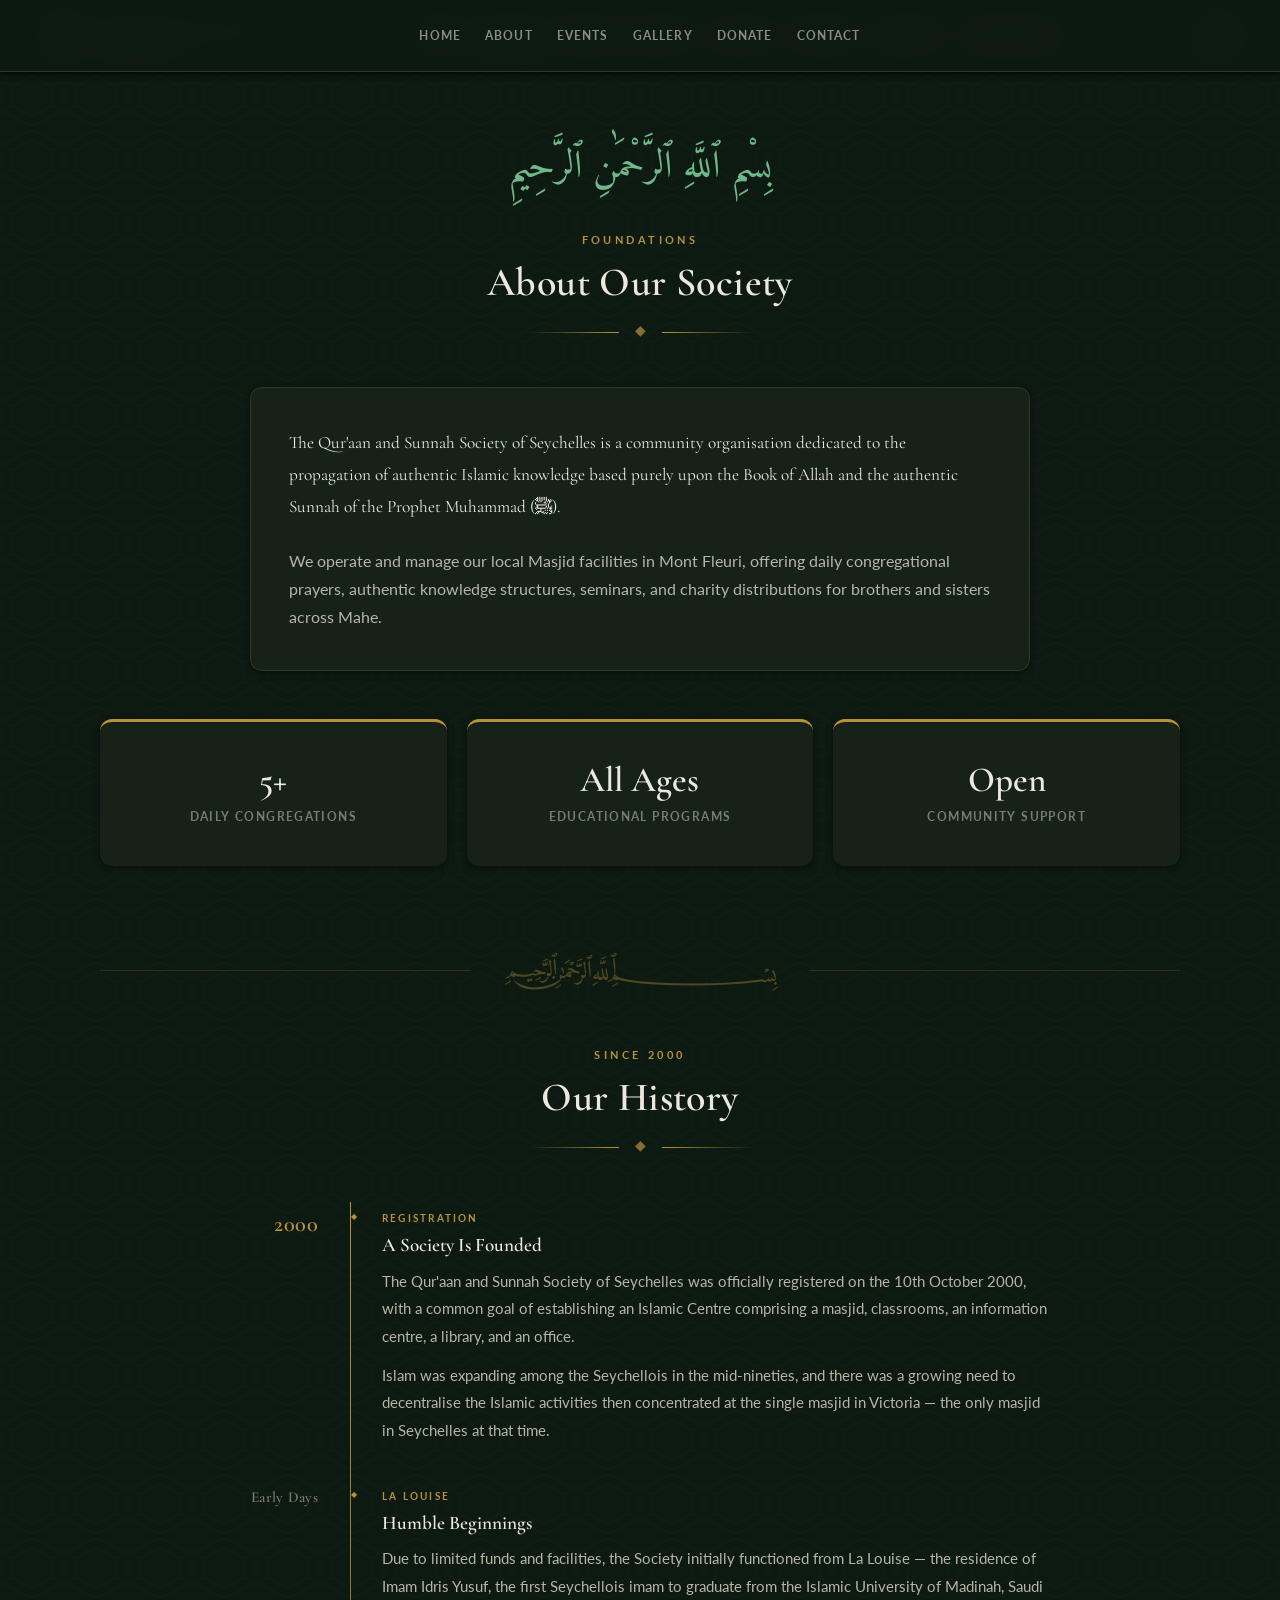
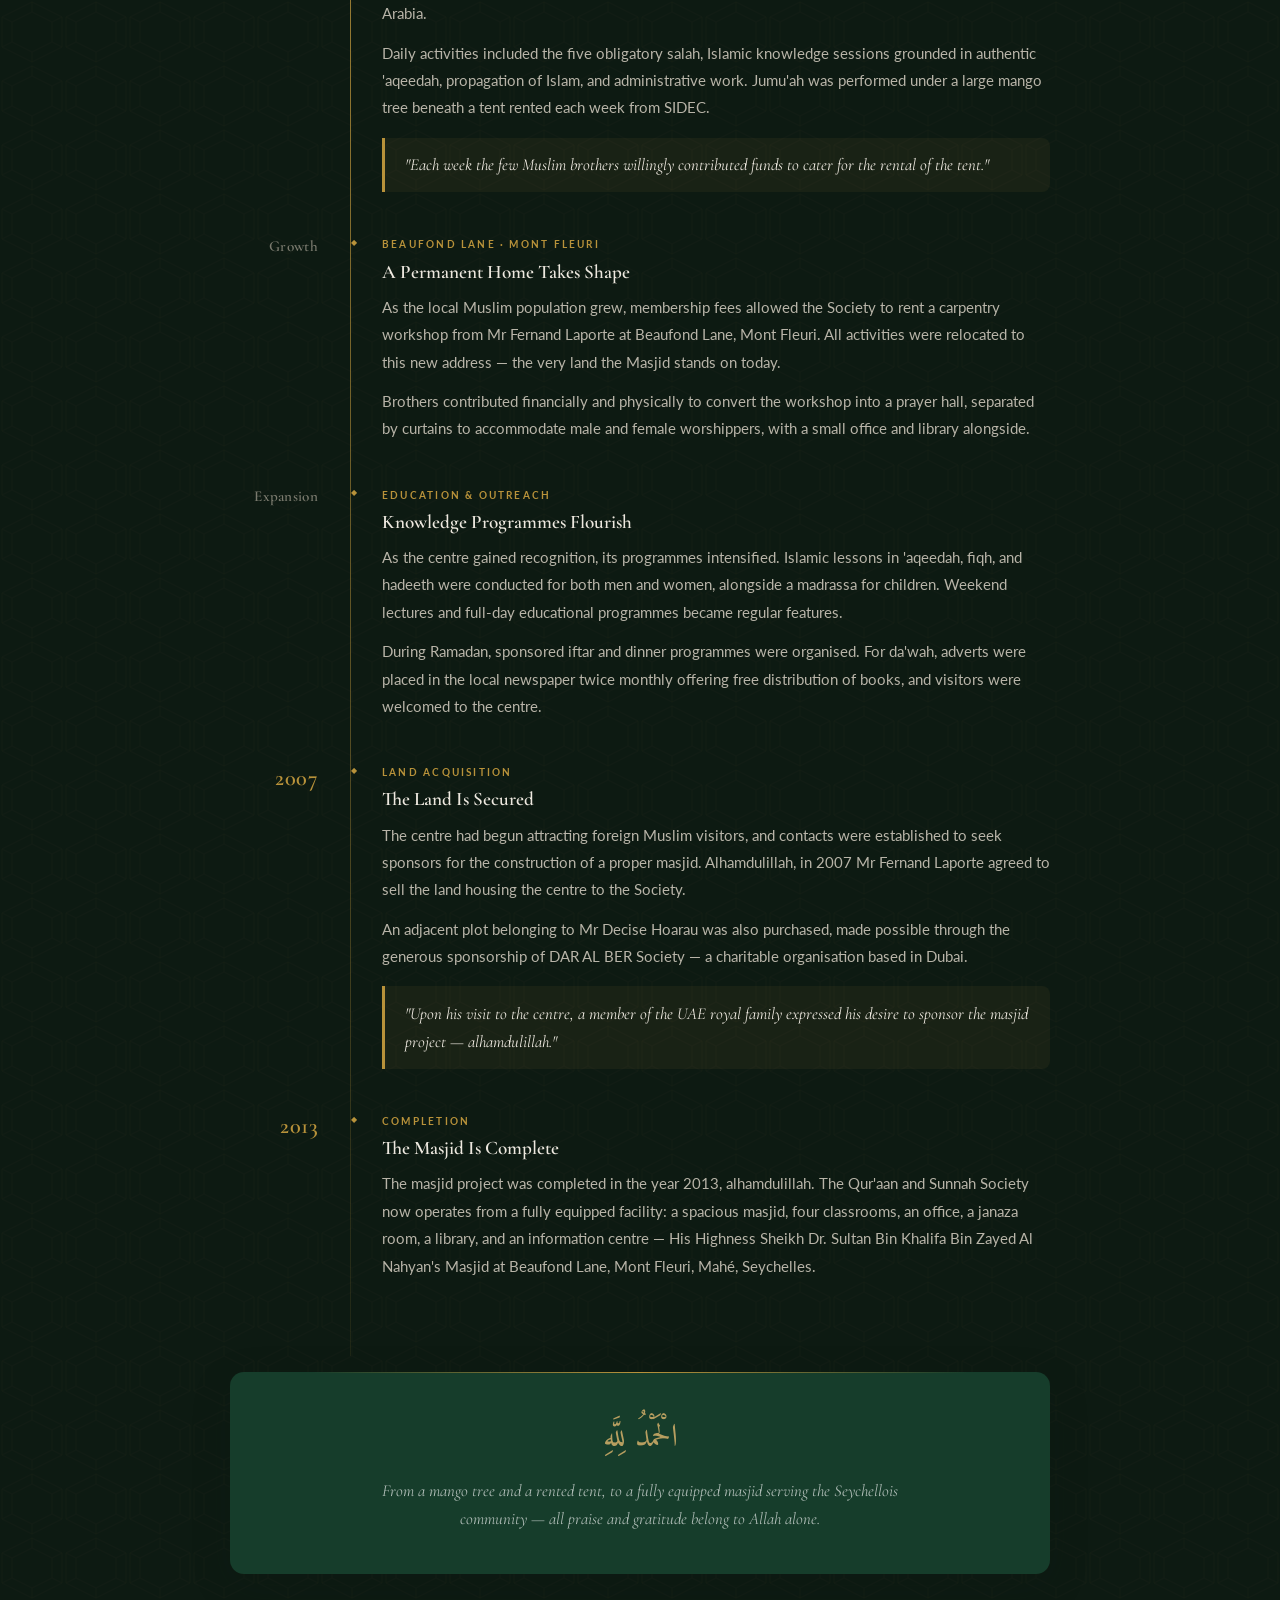
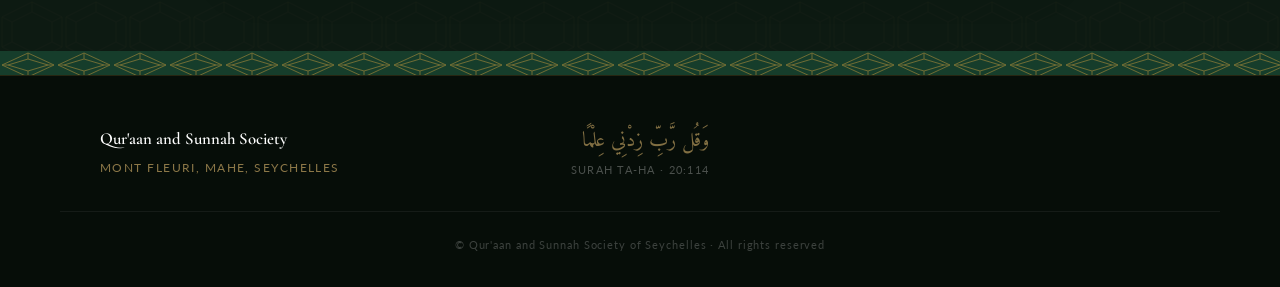
==== commit 14fe5956: "Add files via upload" ====
--- a/about.html
+++ b/about.html
@@ -6,8 +6,8 @@
     <meta name="viewport" content="width=device-width, initial-scale=1.0" />
     <title>About Us — QSS Seychelles</title>
     <link href="https://fonts.googleapis.com/css2?family=Cormorant+Garamond:ital,wght@0,300;0,400;0,600;0,700;1,300;1,400&family=Amiri:ital,wght@0,400;0,700;1,400&family=Lato:wght@300;400;700&display=swap" rel="stylesheet" />
-    <link rel="stylesheet" href="style.css" />
-    <script src="js/theme.js"></script>
+    <link rel="stylesheet" href="style.css?v=3" />
+    <script src="js/components/theme.js"></script>
     <script type="module" src="js/components/nav.js"></script>
   </head>
   <body class="geo-pattern">
@@ -70,5 +70,13 @@
       </div>
       <div class="container footer-bottom"><p>© Qur'aan and Sunnah Society of Seychelles · All rights reserved</p></div>
     </footer>
+    <script>
+      document.addEventListener("DOMContentLoaded", () => {
+        const io = new IntersectionObserver(entries => {
+          entries.forEach(e => { if (e.isIntersecting) { e.target.classList.add("visible"); io.unobserve(e.target) } });
+        }, { threshold: 0.06 });
+        document.querySelectorAll(".reveal").forEach(el => io.observe(el));
+      });
+    </script>
   </body>
 </html>
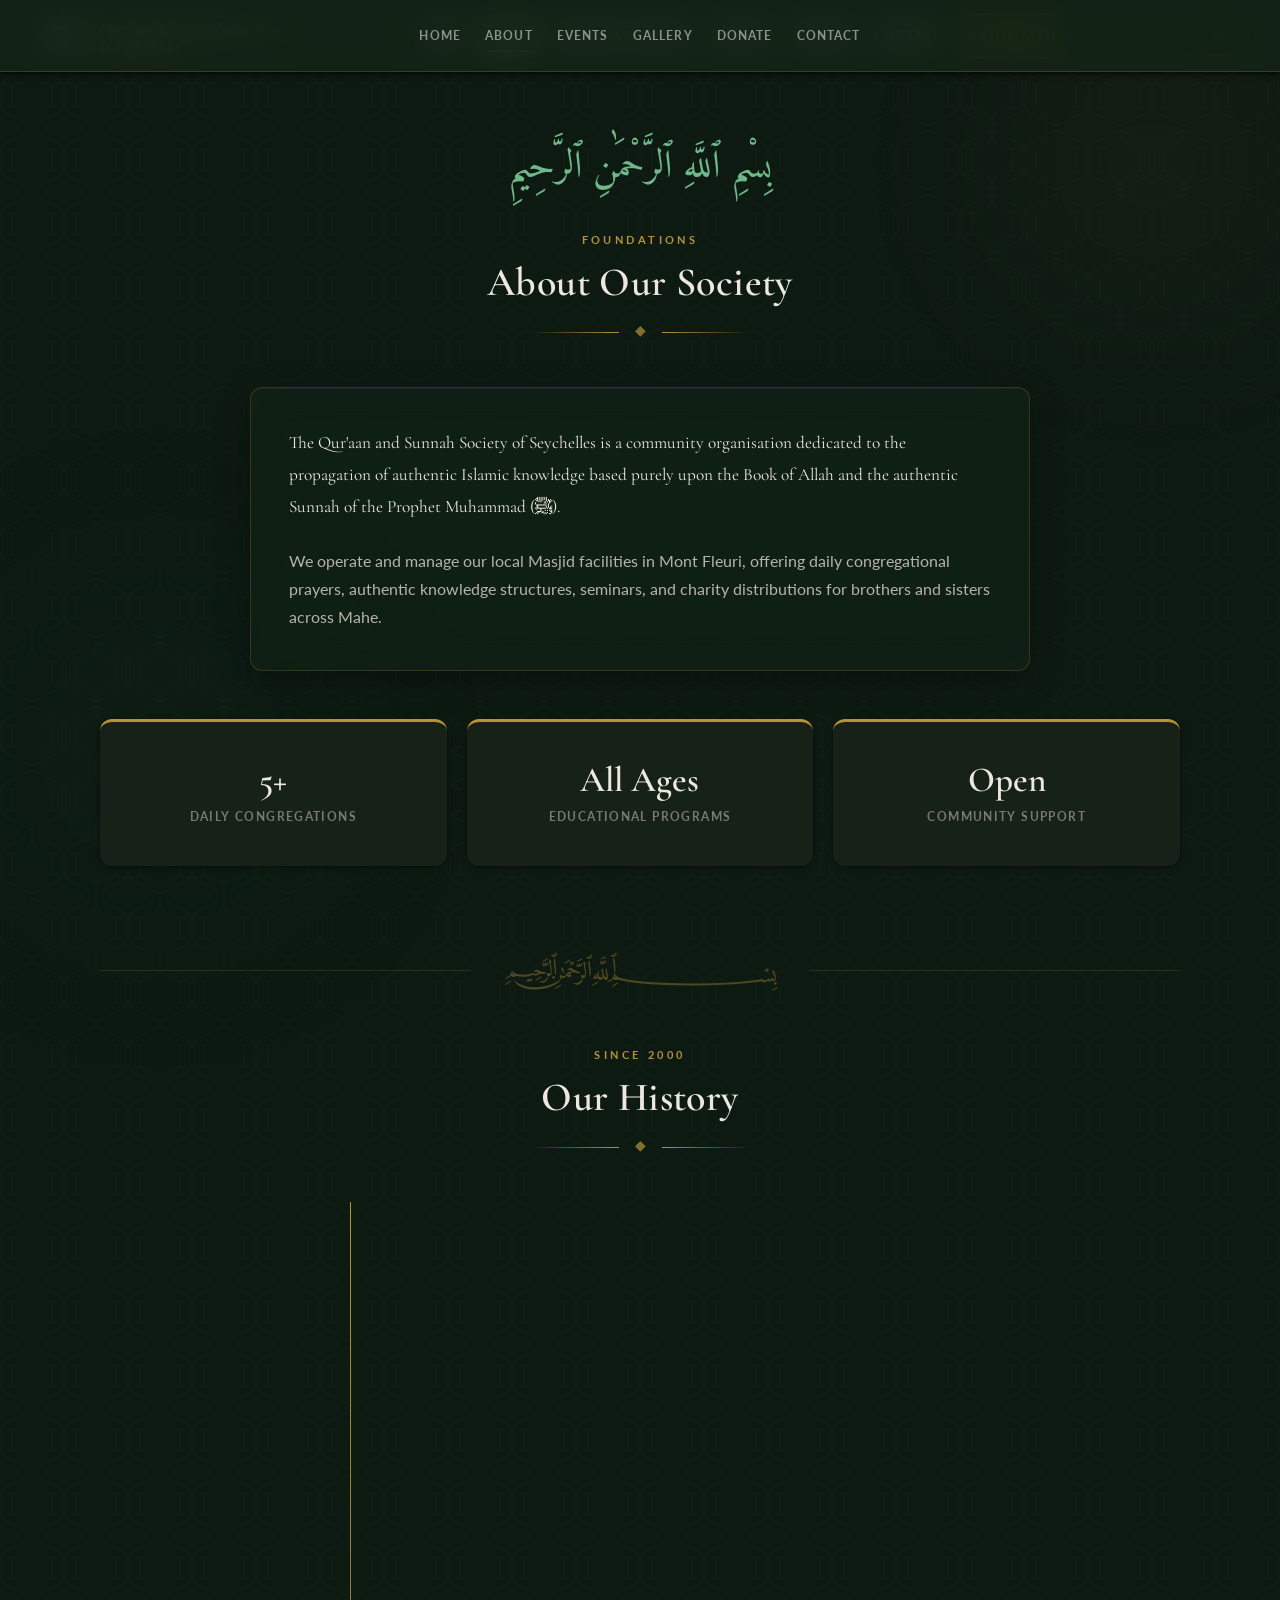
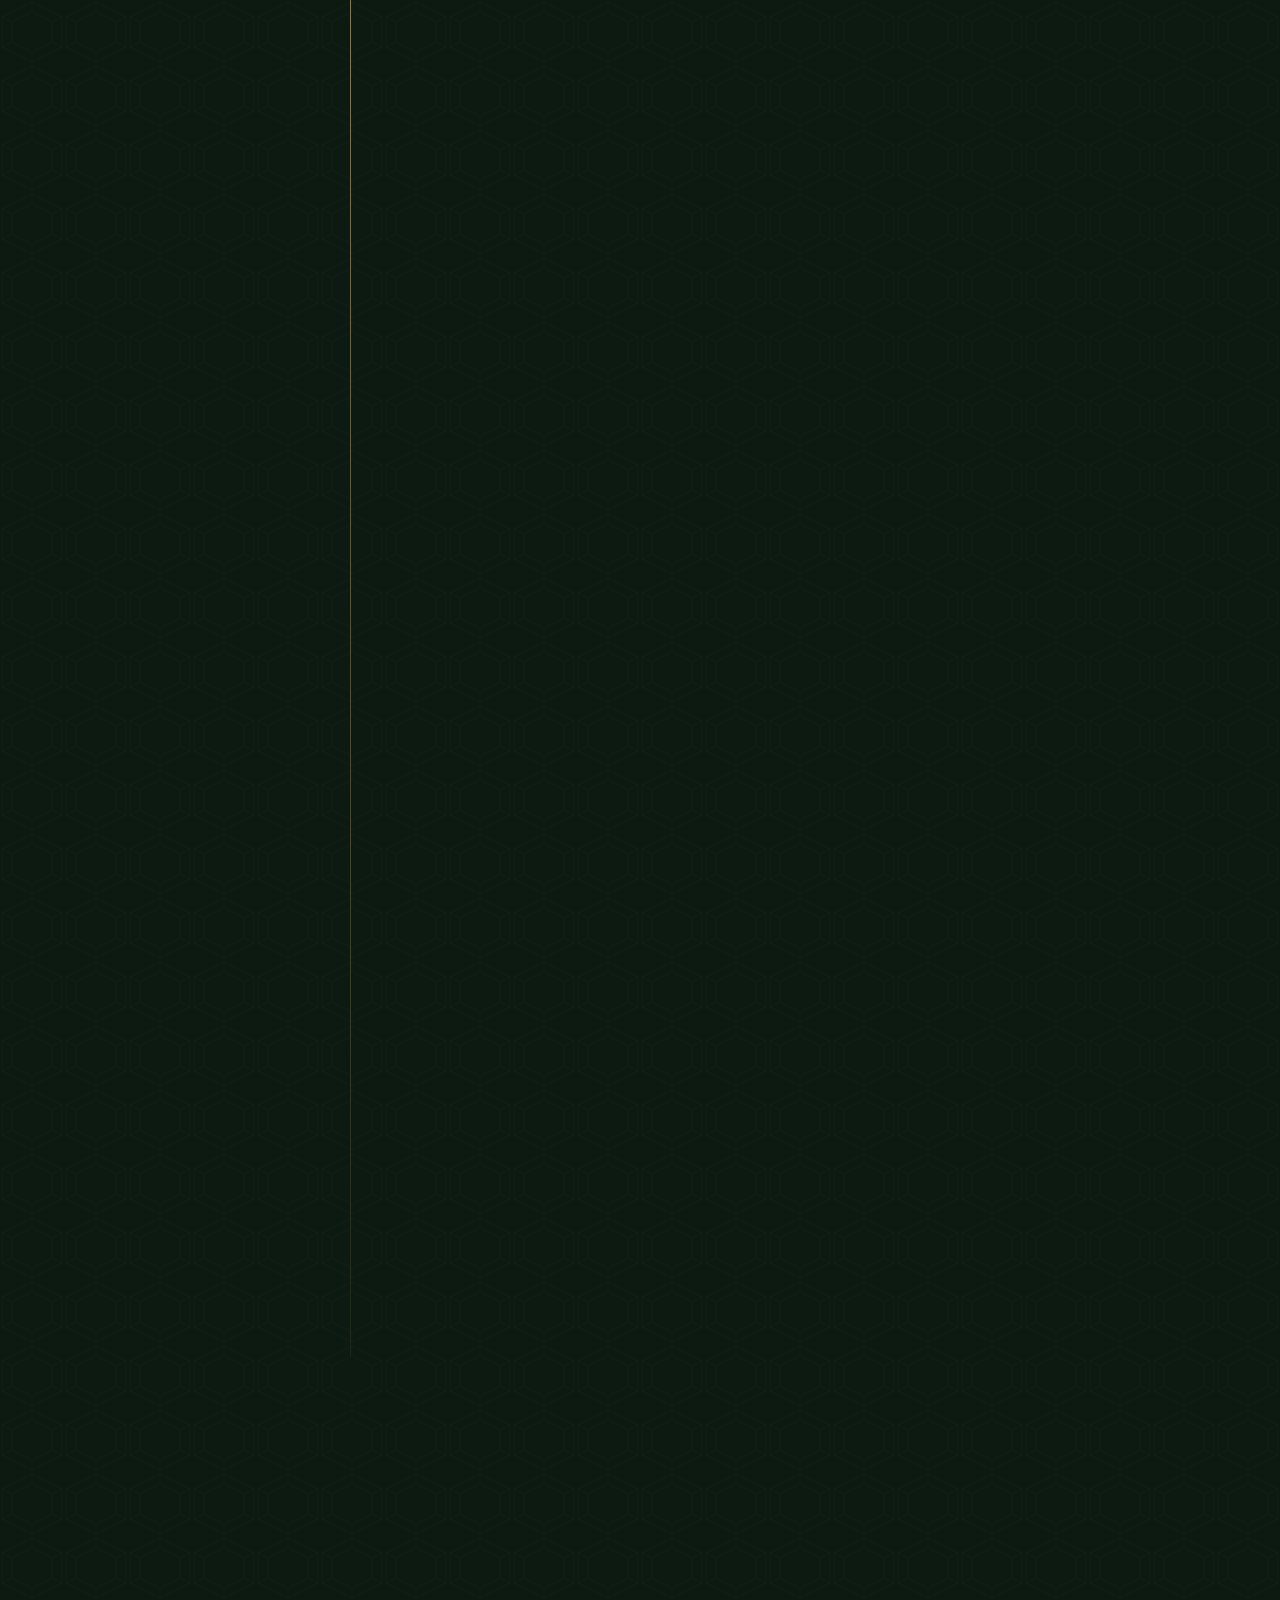
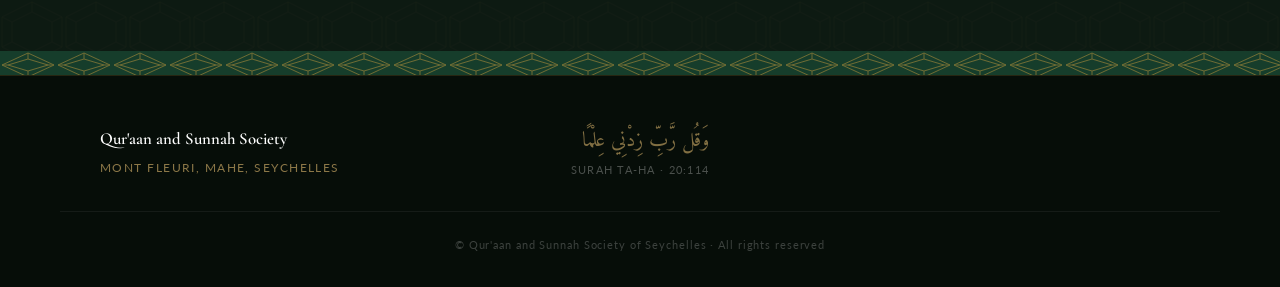
==== commit 8493aa85: "Add files via upload" ====
--- a/about.html
+++ b/about.html
@@ -6,9 +6,10 @@
     <meta name="viewport" content="width=device-width, initial-scale=1.0" />
     <title>About Us — QSS Seychelles</title>
     <link href="https://fonts.googleapis.com/css2?family=Cormorant+Garamond:ital,wght@0,300;0,400;0,600;0,700;1,300;1,400&family=Amiri:ital,wght@0,400;0,700;1,400&family=Lato:wght@300;400;700&display=swap" rel="stylesheet" />
-    <link rel="stylesheet" href="style.css?v=3" />
-    <script src="js/components/theme.js"></script>
-    <script type="module" src="js/components/nav.js"></script>
+    <link rel="stylesheet" href="style.css?v=4" />
+    <script src="js/components/theme.js?v=2"></script>
+    <script type="module" src="js/components/nav.js?v=2"></script>
+    <script type="module" src="js/components/reveal.js?v=2"></script>
   </head>
   <body class="geo-pattern">
     <a class="skip-link" href="#main-content">Skip to content</a>
@@ -27,7 +28,7 @@
         <li><a href="admin.html" class="nav-admin">Dashboard</a></li>
       </ul>
       <div class="nav-right">
-        <button id="theme-toggle" class="theme-toggle" aria-label="Switch to light mode" title="Switch to light mode">☀️</button>
+        <button id="theme-toggle" class="theme-toggle" aria-label="Switch to light mode" title="Switch to light mode"><svg class="icon" viewBox="0 0 24 24" fill="none" stroke="currentColor" stroke-width="1.8" stroke-linecap="round" stroke-linejoin="round" aria-hidden="true"><circle cx="12" cy="12" r="4"/><path d="M12 2v2M12 20v2M4.2 4.2l1.4 1.4M18.4 18.4l1.4 1.4M2 12h2M20 12h2M4.2 19.8l1.4-1.4M18.4 5.6l1.4-1.4"/></svg></button>
         <button class="nav-toggle" id="nav-toggle" aria-label="Open navigation menu" aria-expanded="false" aria-controls="nav-links"><span></span><span></span><span></span></button>
       </div>
     </nav>
@@ -70,13 +71,5 @@
       </div>
       <div class="container footer-bottom"><p>© Qur'aan and Sunnah Society of Seychelles · All rights reserved</p></div>
     </footer>
-    <script>
-      document.addEventListener("DOMContentLoaded", () => {
-        const io = new IntersectionObserver(entries => {
-          entries.forEach(e => { if (e.isIntersecting) { e.target.classList.add("visible"); io.unobserve(e.target) } });
-        }, { threshold: 0.06 });
-        document.querySelectorAll(".reveal").forEach(el => io.observe(el));
-      });
-    </script>
   </body>
 </html>
--- a/style.css
+++ b/style.css
@@ -38,9 +38,16 @@
 
   --focus-ring: 0 0 0 3px rgba(184, 146, 58, 0.45);
   --transition: all 0.25s cubic-bezier(0.4, 0, 0.2, 1);
+  --transition-slow: all 0.45s cubic-bezier(0.22, 1, 0.36, 1);
 
   --geo-stroke: rgba(184, 146, 58, 0.13);
   --geo-bg: var(--bg);
+
+  --glass-bg: rgba(255, 255, 255, 0.55);
+  --glass-bg-strong: rgba(255, 255, 255, 0.72);
+  --glass-border: rgba(184, 146, 58, 0.28);
+  --glass-blur: blur(18px) saturate(160%);
+  --glass-shadow: 0 8px 32px rgba(15, 28, 21, 0.1), inset 0 1px 0 rgba(255, 255, 255, 0.4);
 }
 
 /* ══════════════════════════════════════════════════════════════════════════
@@ -68,6 +75,12 @@
 
   --geo-stroke: rgba(184, 146, 58, 0.08);
   --gilt-pale: rgba(184, 146, 58, 0.12);
+
+  --glass-bg: rgba(22, 34, 24, 0.5);
+  --glass-bg-strong: rgba(22, 34, 24, 0.68);
+  --glass-border: rgba(184, 146, 58, 0.22);
+  --glass-blur: blur(18px) saturate(160%);
+  --glass-shadow: 0 8px 32px rgba(0, 0, 0, 0.35), inset 0 1px 0 rgba(255, 255, 255, 0.04);
 }
 
 @media (prefers-color-scheme: dark) {
@@ -88,6 +101,11 @@
     --nav-bg: rgba(13, 26, 18, 0.97);
     --geo-stroke: rgba(184, 146, 58, 0.08);
     --gilt-pale: rgba(184, 146, 58, 0.12);
+    --glass-bg: rgba(22, 34, 24, 0.5);
+    --glass-bg-strong: rgba(22, 34, 24, 0.68);
+    --glass-border: rgba(184, 146, 58, 0.22);
+    --glass-blur: blur(18px) saturate(160%);
+    --glass-shadow: 0 8px 32px rgba(0, 0, 0, 0.35), inset 0 1px 0 rgba(255, 255, 255, 0.04);
   }
 }
 
@@ -125,6 +143,36 @@
   transition: background 0.3s ease, color 0.3s ease;
 }
 
+body::before,
+body::after {
+  content: "";
+  position: fixed;
+  border-radius: 50%;
+  filter: blur(80px);
+  pointer-events: none;
+  z-index: -1;
+  opacity: 0.5;
+}
+
+body::before {
+  top: -10%;
+  right: -10%;
+  width: 40vw;
+  height: 40vw;
+  background: radial-gradient(circle, rgba(184, 146, 58, 0.16), transparent 70%);
+}
+
+body::after {
+  bottom: -15%;
+  left: -10%;
+  width: 45vw;
+  height: 45vw;
+  background: radial-gradient(circle, rgba(22, 61, 43, 0.22), transparent 70%);
+}
+
+[data-theme="dark"] body::before { opacity: 0.35; }
+[data-theme="dark"] body::after { opacity: 0.45; }
+
 img {
   max-width: 100%;
   height: auto;
@@ -135,6 +183,24 @@
 button { font-family: inherit; cursor: pointer; }
 
 a, button { -webkit-tap-highlight-color: transparent; }
+
+.icon {
+  width: 1.15em;
+  height: 1.15em;
+  flex-shrink: 0;
+  vertical-align: -0.2em;
+}
+
+.icon-inline {
+  display: inline-flex;
+  color: var(--gilt);
+  margin-right: 0.35rem;
+}
+
+@keyframes cardFadeIn {
+  from { opacity: 0; transform: translateY(14px); }
+  to   { opacity: 1; transform: translateY(0); }
+}
 
 /* ══════════════════════════════════════════════════════════════════════════
    LAYOUT
@@ -178,10 +244,10 @@
   left: 0;
   right: 0;
   height: var(--nav-h);
-  background: var(--nav-bg);
-  backdrop-filter: blur(16px);
-  -webkit-backdrop-filter: blur(16px);
-  border-bottom: 1px solid var(--border);
+  background: var(--glass-bg-strong);
+  backdrop-filter: var(--glass-blur);
+  -webkit-backdrop-filter: var(--glass-blur);
+  border-bottom: 1px solid var(--glass-border);
   display: grid;
   grid-template-columns: auto 1fr auto;
   grid-template-areas: "logo links right";
@@ -194,16 +260,6 @@
   transition: background 0.3s ease, border-color 0.3s ease;
 }
 
-[data-theme="light"] nav {
-  background: rgba(255, 255, 255, 0.95);
-  border-bottom-color: rgba(15, 28, 21, 0.14);
-}
-
-[data-theme="dark"] nav {
-  background: rgba(13, 26, 18, 0.95);
-  border-bottom-color: rgba(184, 146, 58, 0.24);
-}
-
 .nav-logo {
   grid-area: logo;
   display: flex;
@@ -254,19 +310,37 @@
   justify-content: center;
 }
 
-/* Mobile: hidden by default, full-screen overlay when .open */
+/* Mobile: slide-in glass drawer from the right */
+.nav-scrim {
+  position: fixed;
+  inset: 0;
+  background: rgba(6, 13, 8, 0.45);
+  backdrop-filter: blur(2px);
+  z-index: 997;
+  opacity: 0;
+  pointer-events: none;
+  transition: opacity 0.3s ease;
+}
+
+.nav-scrim.open {
+  opacity: 1;
+  pointer-events: auto;
+}
+
 @media (max-width: 768px) {
   .nav-links {
-    display: none;
     position: fixed;
     top: var(--nav-h);
-    left: 0;
     right: 0;
     bottom: 0;
+    left: auto;
+    width: min(320px, 82vw);
     flex-direction: column;
-    background: var(--nav-bg);
-    backdrop-filter: blur(20px);
-    -webkit-backdrop-filter: blur(20px);
+    background: var(--glass-bg-strong);
+    backdrop-filter: var(--glass-blur);
+    -webkit-backdrop-filter: var(--glass-blur);
+    border-left: 1px solid var(--glass-border);
+    box-shadow: -12px 0 40px rgba(0, 0, 0, 0.25);
     -webkit-overflow-scrolling: touch;
     padding: 1.5rem 1.25rem 2rem;
     padding-bottom: max(2rem, env(safe-area-inset-bottom));
@@ -274,9 +348,11 @@
     z-index: 998;
     overflow-y: auto;
     list-style: none;
+    transform: translateX(100%);
+    transition: transform 0.35s cubic-bezier(0.22, 1, 0.36, 1);
   }
   .nav-links.open {
-    display: flex;
+    transform: translateX(0);
   }
 }
 
@@ -357,35 +433,38 @@
 
 .theme-toggle {
   display: flex;
-  background: var(--surface);
-  border: 1px solid var(--border-strong);
+  background: var(--glass-bg);
+  backdrop-filter: var(--glass-blur);
+  -webkit-backdrop-filter: var(--glass-blur);
+  border: 1px solid var(--glass-border);
   border-radius: 10px;
   width: 44px;
   height: 40px;
   align-items: center;
   justify-content: center;
   font-size: 1rem;
-  color: var(--text-primary);
+  color: var(--gilt);
   transition: var(--transition);
   flex-shrink: 0;
   cursor: pointer;
 }
 
 .theme-toggle:hover {
-  background: var(--bg-mid);
-  border-color: var(--forest);
-}
-
-[data-theme="dark"] .theme-toggle { background: var(--surface-raised); }
-[data-theme="dark"] .theme-toggle:hover { background: var(--surface); }
+  background: var(--glass-bg-strong);
+  border-color: var(--gilt);
+  transform: translateY(-2px);
+}
+
 .theme-toggle:focus-visible { outline: none; box-shadow: var(--focus-ring); }
 
 .nav-toggle {
   display: none;
   flex-direction: column;
   gap: 5px;
-  background: var(--surface);
-  border: 1px solid var(--border);
+  background: var(--glass-bg);
+  backdrop-filter: var(--glass-blur);
+  -webkit-backdrop-filter: var(--glass-blur);
+  border: 1px solid var(--glass-border);
   border-radius: 10px;
   cursor: pointer;
   padding: 8px;
@@ -393,7 +472,10 @@
   min-height: 44px;
   align-items: center;
   justify-content: center;
-}
+  transition: var(--transition);
+}
+
+.nav-toggle:hover { border-color: var(--gilt); }
 
 .nav-toggle span {
   display: block;
@@ -402,11 +484,6 @@
   background: var(--text-primary);
   transition: var(--transition);
   border-radius: 2px;
-}
-
-[data-theme="dark"] .nav-toggle {
-  background: var(--surface-raised);
-  border-color: var(--border-strong);
 }
 
 .nav-toggle[aria-expanded="true"] span:nth-child(1) { transform: translateY(7px) rotate(45deg); }
@@ -821,17 +898,20 @@
    CONTENT CARDS
    ══════════════════════════════════════════════════════════════════════════ */
 .content-card {
-  background: var(--surface);
-  border: 1px solid var(--border);
+  background: var(--glass-bg);
+  backdrop-filter: var(--glass-blur);
+  -webkit-backdrop-filter: var(--glass-blur);
+  border: 1px solid var(--glass-border);
   border-radius: 12px;
-  box-shadow: var(--shadow-sm);
+  box-shadow: var(--glass-shadow);
   padding: clamp(1.5rem, 3vw, 2.5rem);
-  transition: background 0.3s ease, border-color 0.3s ease, box-shadow 0.25s ease;
+  transition: var(--transition-slow);
 }
 
 .content-card:hover {
   box-shadow: var(--shadow-md);
-  border-color: var(--border-strong);
+  border-color: var(--gilt);
+  transform: translateY(-3px);
 }
 
 /* ══════════════════════════════════════════════════════════════════════════
@@ -944,13 +1024,15 @@
 }
 
 .prayer-card {
-  background: var(--surface);
-  border: 1px solid var(--border);
+  background: var(--glass-bg);
+  backdrop-filter: var(--glass-blur);
+  -webkit-backdrop-filter: var(--glass-blur);
+  border: 1px solid var(--glass-border);
   border-radius: 12px;
   padding: clamp(1rem, 2.5vw, 1.6rem) clamp(0.5rem, 1.5vw, 0.75rem);
   text-align: center;
-  box-shadow: var(--shadow-sm);
-  transition: var(--transition);
+  box-shadow: var(--glass-shadow);
+  transition: var(--transition-slow);
   position: relative;
   overflow: hidden;
 }
@@ -1040,17 +1122,22 @@
 }
 
 .jumuah-card {
-  background: var(--surface);
-  border: 1px solid var(--border-strong);
+  background: var(--glass-bg);
+  backdrop-filter: var(--glass-blur);
+  -webkit-backdrop-filter: var(--glass-blur);
+  border: 1px solid var(--glass-border);
   border-radius: 12px;
   padding: clamp(1.5rem, 3vw, 2rem) clamp(1.5rem, 4vw, 2.5rem);
   display: flex;
   align-items: center;
   gap: clamp(1rem, 3vw, 2rem);
-  box-shadow: var(--shadow-sm);
+  box-shadow: var(--glass-shadow);
+  transition: var(--transition-slow);
   position: relative;
   overflow: hidden;
 }
+
+.jumuah-card:hover { transform: translateY(-3px); border-color: var(--gilt); }
 
 .jumuah-card::before {
   content: "";
@@ -1128,13 +1215,15 @@
 .reminders-section { padding: clamp(3rem, 6vw, 5rem) 0; }
 
 .reminder-box {
-  background: var(--surface);
+  background: var(--glass-bg);
+  backdrop-filter: var(--glass-blur);
+  -webkit-backdrop-filter: var(--glass-blur);
   max-width: 860px;
   margin: 0 auto;
   padding: clamp(2rem, 5vw, 3.5rem) clamp(1.5rem, 5vw, 4rem);
   border-radius: 16px;
-  border: 1px solid var(--border);
-  box-shadow: var(--shadow-sm);
+  border: 1px solid var(--glass-border);
+  box-shadow: var(--glass-shadow);
   position: relative;
   overflow: hidden;
   text-align: center;
@@ -1377,21 +1466,24 @@
 
 .event-card,
 .class-card {
-  background: var(--surface);
+  background: var(--glass-bg);
+  backdrop-filter: var(--glass-blur);
+  -webkit-backdrop-filter: var(--glass-blur);
   border-radius: 12px;
-  border: 1px solid var(--border);
+  border: 1px solid var(--glass-border);
   overflow: hidden;
-  box-shadow: var(--shadow-sm);
-  transition: var(--transition);
+  box-shadow: var(--glass-shadow);
+  transition: var(--transition-slow);
   display: flex;
   flex-direction: column;
+  animation: cardFadeIn 0.5s ease-out both;
 }
 
 .event-card:hover,
 .class-card:hover {
   transform: translateY(-4px);
   box-shadow: var(--shadow-md);
-  border-color: var(--border-strong);
+  border-color: var(--gilt);
 }
 
 .event-header-date {
@@ -1484,18 +1576,21 @@
 }
 
 .gallery-item {
-  background: var(--surface);
+  background: var(--glass-bg);
+  backdrop-filter: var(--glass-blur);
+  -webkit-backdrop-filter: var(--glass-blur);
   border-radius: 12px;
   overflow: hidden;
-  border: 1px solid var(--border);
-  box-shadow: var(--shadow-sm);
-  transition: var(--transition);
+  border: 1px solid var(--glass-border);
+  box-shadow: var(--glass-shadow);
+  transition: var(--transition-slow);
+  animation: cardFadeIn 0.5s ease-out both;
 }
 
 .gallery-item:hover {
-  transform: scale(1.015);
+  transform: scale(1.02) translateY(-3px);
   box-shadow: var(--shadow-md);
-  border-color: var(--border-strong);
+  border-color: var(--gilt);
 }
 
 .gallery-image-render {
@@ -1579,8 +1674,10 @@
   font-size: 0.88rem;
   padding: 0.75rem 1rem;
   border-radius: 8px;
-  border: 1px solid var(--border);
-  background: var(--bg-mid);
+  border: 1px solid var(--glass-border);
+  background: var(--glass-bg);
+  backdrop-filter: var(--glass-blur);
+  -webkit-backdrop-filter: var(--glass-blur);
   transition: var(--transition);
   font-weight: 600;
   min-height: 44px;
@@ -1719,9 +1816,11 @@
 select {
   width: 100%;
   padding: 0.75rem 1rem;
-  border: 1.5px solid var(--border-strong);
+  border: 1.5px solid var(--glass-border);
   border-radius: 8px;
-  background: var(--surface);
+  background: var(--glass-bg);
+  backdrop-filter: var(--glass-blur);
+  -webkit-backdrop-filter: var(--glass-blur);
   color: var(--text-primary);
   font-family: "Lato", sans-serif;
   font-size: 0.95rem;
@@ -1731,8 +1830,9 @@
 
 input:focus, textarea:focus, select:focus {
   outline: none;
-  border-color: var(--forest);
+  border-color: var(--gilt);
   box-shadow: var(--focus-ring);
+  background: var(--glass-bg-strong);
 }
 
 input::placeholder, textarea::placeholder { color: var(--text-muted); }
@@ -1749,21 +1849,23 @@
 }
 
 .donate-way-card {
-  background: var(--surface);
+  background: var(--glass-bg);
+  backdrop-filter: var(--glass-blur);
+  -webkit-backdrop-filter: var(--glass-blur);
   border-radius: 12px;
-  border: 1px solid var(--border);
-  box-shadow: var(--shadow-sm);
+  border: 1px solid var(--glass-border);
+  box-shadow: var(--glass-shadow);
   padding: clamp(1.5rem, 3vw, 2rem) clamp(1.25rem, 3vw, 1.75rem);
   display: flex;
   flex-direction: column;
   gap: 0.9rem;
-  transition: var(--transition);
+  transition: var(--transition-slow);
 }
 
 .donate-way-card:hover {
   box-shadow: var(--shadow-md);
-  border-color: var(--border-strong);
-  transform: translateY(-3px);
+  border-color: var(--gilt);
+  transform: translateY(-4px);
 }
 
 .donate-way-icon {
@@ -1808,8 +1910,10 @@
   font-size: 0.87rem;
   padding: 0.7rem 1rem;
   border-radius: 8px;
-  border: 1px solid var(--border);
-  background: var(--bg-mid);
+  border: 1px solid var(--glass-border);
+  background: var(--glass-bg);
+  backdrop-filter: var(--glass-blur);
+  -webkit-backdrop-filter: var(--glass-blur);
   transition: var(--transition);
   font-weight: 600;
   font-family: "Lato", sans-serif;
@@ -1823,11 +1927,13 @@
   text-align: center;
   margin-top: 3rem;
   padding: clamp(2rem, 5vw, 3rem) clamp(1.25rem, 4vw, 2.5rem);
-  background: var(--surface);
-  border: 1px solid var(--border);
+  background: var(--glass-bg);
+  backdrop-filter: var(--glass-blur);
+  -webkit-backdrop-filter: var(--glass-blur);
+  border: 1px solid var(--glass-border);
   border-top: 3px solid var(--gilt);
   border-radius: 12px;
-  box-shadow: var(--shadow-sm);
+  box-shadow: var(--glass-shadow);
 }
 
 .quran-quote-arabic {
@@ -2116,14 +2222,16 @@
 }
 
 .admin-sidebar-menu {
-  background: var(--surface);
-  border: 1px solid var(--border);
+  background: var(--glass-bg);
+  backdrop-filter: var(--glass-blur);
+  -webkit-backdrop-filter: var(--glass-blur);
+  border: 1px solid var(--glass-border);
   border-radius: 12px;
   padding: 1rem;
   display: flex;
   flex-direction: column;
   gap: 0.2rem;
-  box-shadow: var(--shadow-sm);
+  box-shadow: var(--glass-shadow);
   position: sticky;
   top: calc(var(--nav-h) + 1rem);
 }
@@ -2345,8 +2453,6 @@
     align-items: center;
     justify-content: center;
   }
-
-  /* Full-screen overlay — display controlled by the earlier block */
 
   .nav-links li { width: 100%; }
 
